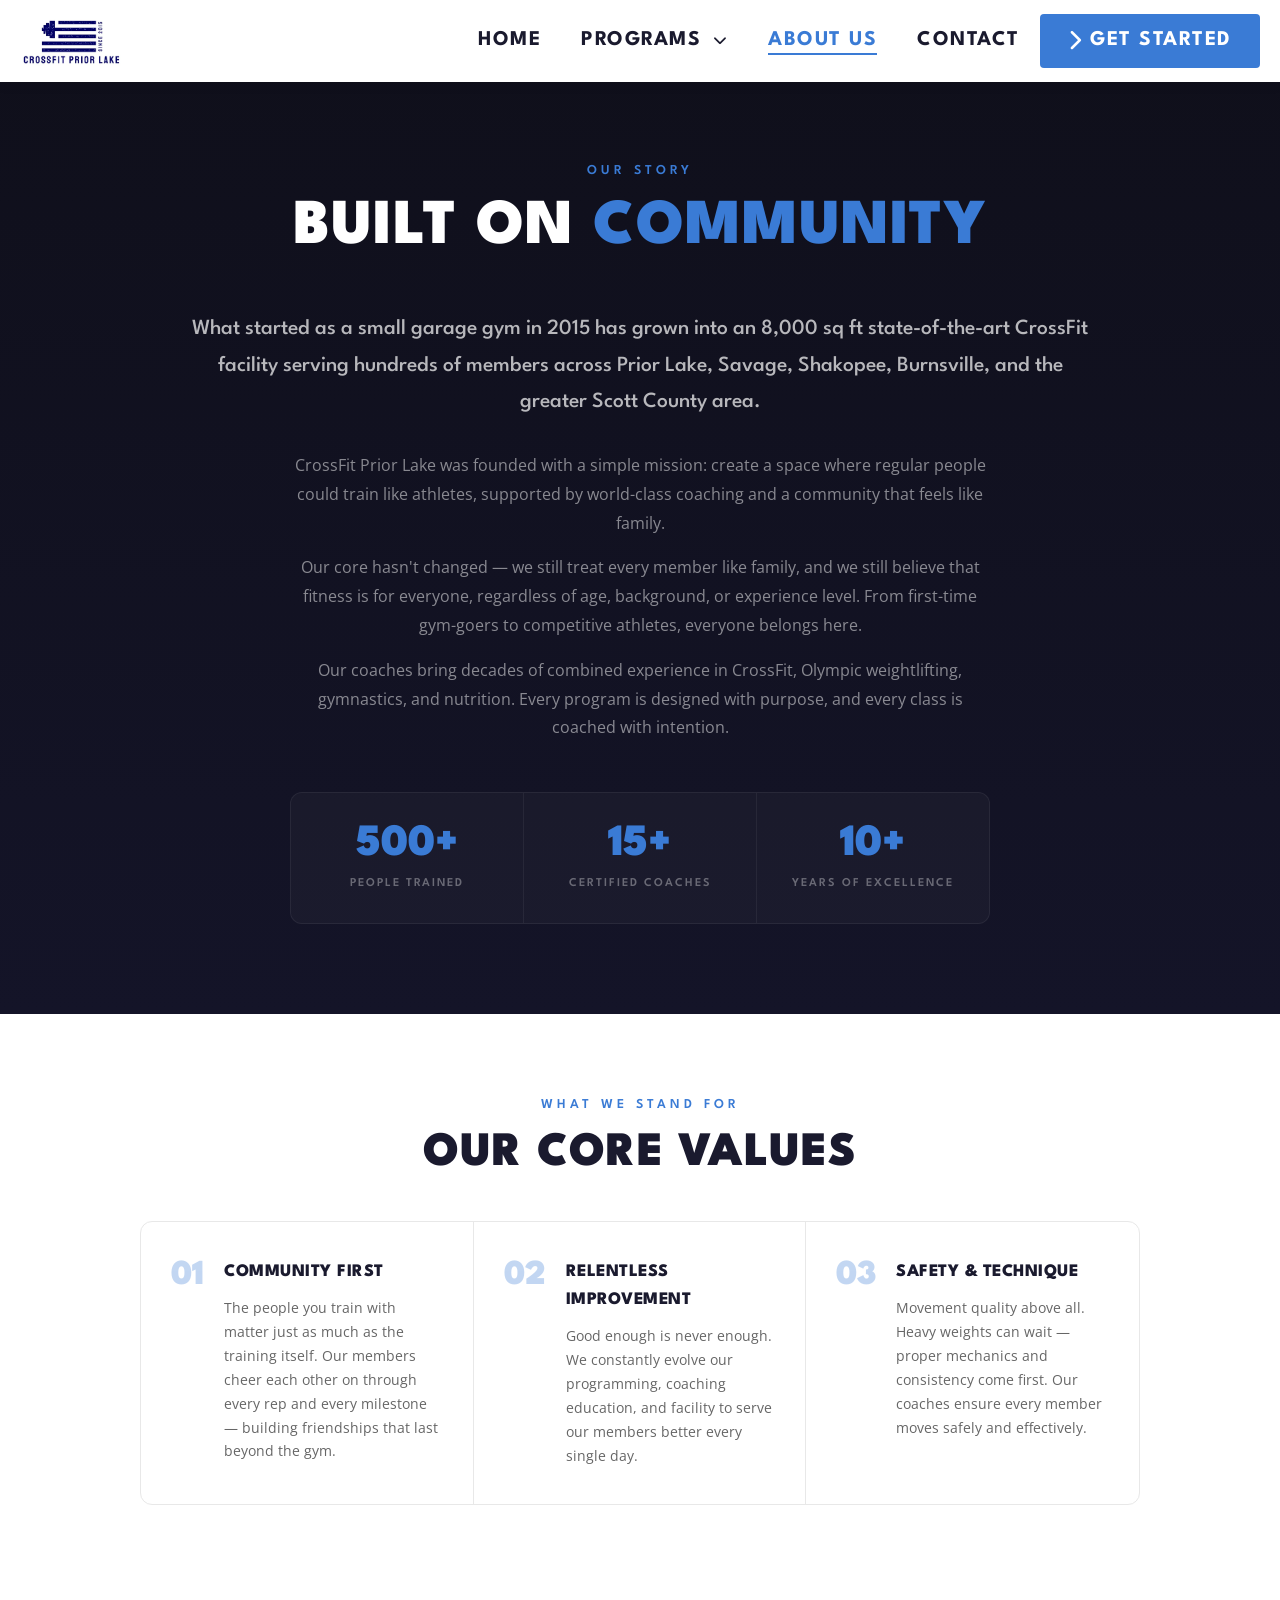
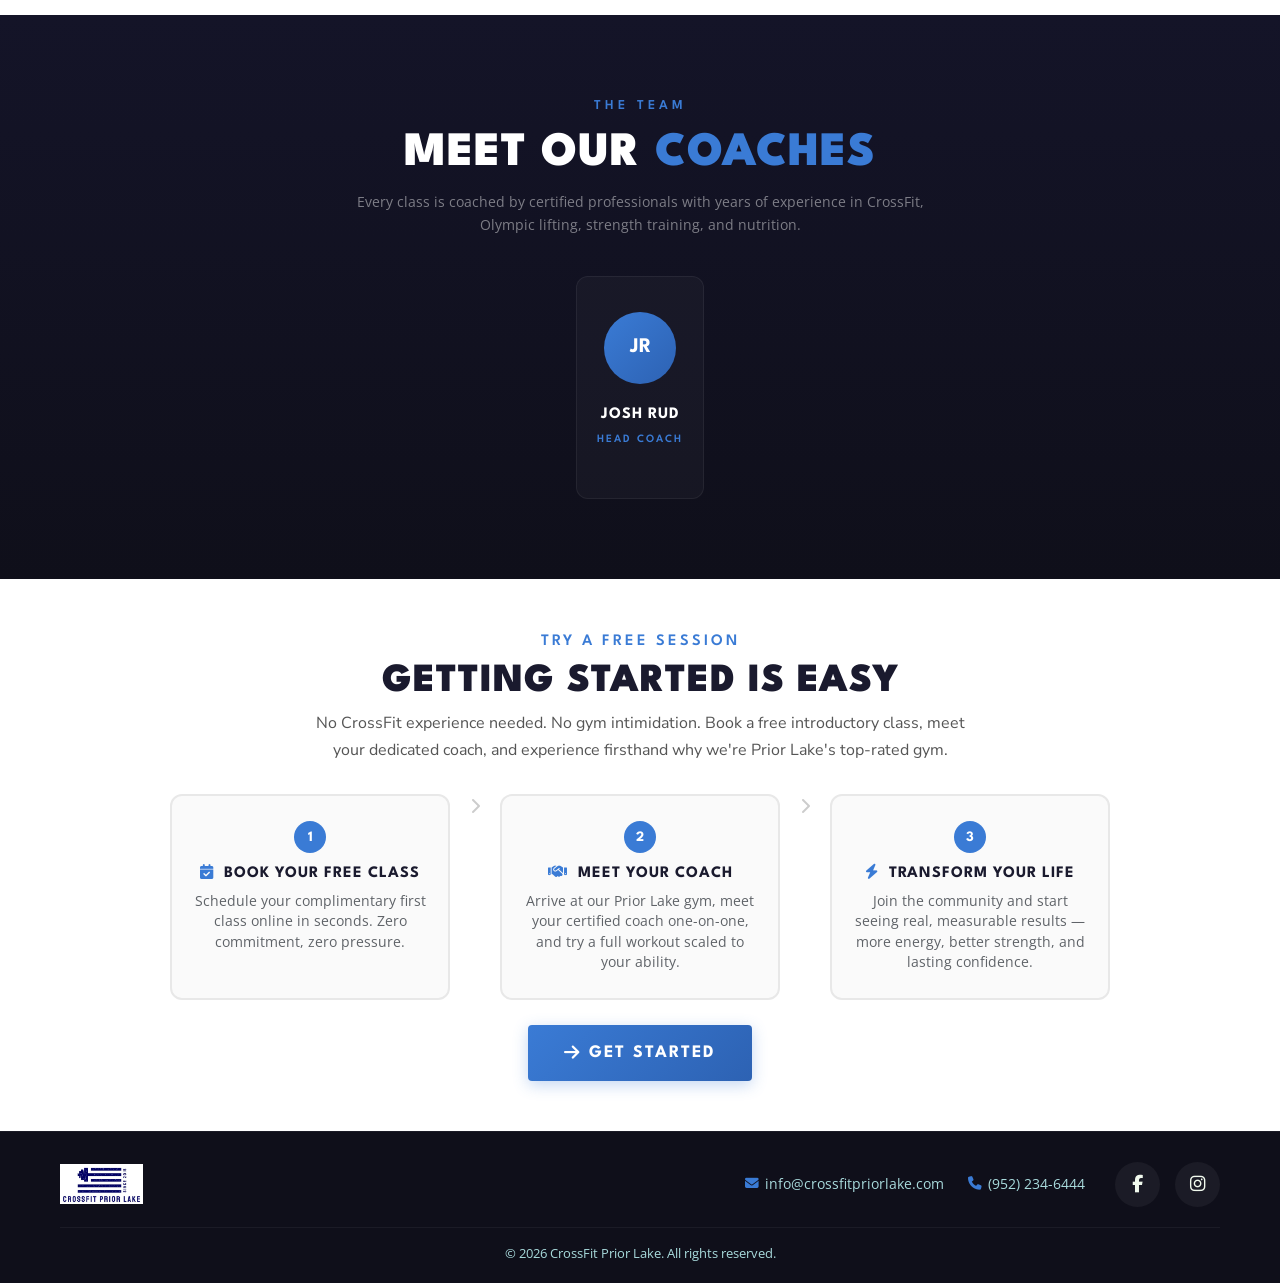
==== about.html @ 155ee69e "Initial commit" ====
<!DOCTYPE html>
<html lang="en">
<head>
  <meta charset="UTF-8">
  <meta name="viewport" content="width=device-width, initial-scale=1.0">
  <meta name="description" content="Meet the coaches and community behind CrossFit Prior Lake. Our story, training philosophy & why we're the top-rated gym in Prior Lake, MN.">
  <title>About Us | CrossFit Prior Lake</title>

  <!-- Preconnect to external origins -->
  <link rel="preconnect" href="https://fonts.googleapis.com">
  <link rel="preconnect" href="https://fonts.gstatic.com" crossorigin>
  <link rel="preconnect" href="https://cdnjs.cloudflare.com" crossorigin>

  <!-- Critical CSS -->
  <link rel="preload" href="css/style.css?v=2" as="style">
  <link rel="stylesheet" href="css/style.css?v=2">

  <!-- Google Fonts (non-render-blocking) -->
  <link rel="preload" as="style" href="https://fonts.googleapis.com/css2?family=League+Spartan:wght@400;500;600;700&family=Nunito+Sans:wght@400;500;600;700&family=Oswald:wght@400;500;600;700&family=Open+Sans:wght@400;500;600&display=swap">
  <link rel="stylesheet" href="https://fonts.googleapis.com/css2?family=League+Spartan:wght@400;500;600;700&family=Nunito+Sans:wght@400;500;600;700&family=Oswald:wght@400;500;600;700&family=Open+Sans:wght@400;500;600&display=swap" media="print" onload="this.media='all'">

  <!-- Font Awesome (non-render-blocking) -->
  <link rel="preload" as="style" href="https://cdnjs.cloudflare.com/ajax/libs/font-awesome/6.5.1/css/all.min.css">
  <link rel="stylesheet" href="https://cdnjs.cloudflare.com/ajax/libs/font-awesome/6.5.1/css/all.min.css" media="print" onload="this.media='all'">

  <!-- Fallback for no-JS -->
  <noscript>
    <link rel="stylesheet" href="https://fonts.googleapis.com/css2?family=League+Spartan:wght@400;500;600;700&family=Nunito+Sans:wght@400;500;600;700&family=Oswald:wght@400;500;600;700&family=Open+Sans:wght@400;500;600&display=swap">
    <link rel="stylesheet" href="https://cdnjs.cloudflare.com/ajax/libs/font-awesome/6.5.1/css/all.min.css">
  </noscript>

  <!-- Favicon -->
  <link rel="icon" type="image/webp" sizes="32x32" href="images/favicon-32x32.webp">
  <link rel="icon" type="image/webp" sizes="16x16" href="images/favicon-16x16.webp">
  <link rel="apple-touch-icon" sizes="180x180" href="images/apple-touch-icon.webp">
  <link rel="manifest" href="site.webmanifest">

  <!-- Canonical -->
  <link rel="canonical" href="https://crossfitpriorlake.com/about.html">

  <!-- Open Graph -->
  <meta property="og:type" content="website">
  <meta property="og:url" content="https://crossfitpriorlake.com/about.html">
  <meta property="og:title" content="About Us | CrossFit Prior Lake">
  <meta property="og:description" content="Meet the coaches and community behind CrossFit Prior Lake. Learn our story, our training philosophy, and why we're the top-rated CrossFit gym in Prior Lake, Savage & Shakopee, MN.">
  <meta property="og:image" content="https://crossfitpriorlake.com/images/Personal%20Training.webp">
  <meta property="og:locale" content="en_US">
  <meta property="og:site_name" content="CrossFit Prior Lake">

  <!-- Twitter Card -->
  <meta name="twitter:card" content="summary_large_image">
  <meta name="twitter:title" content="About Us | CrossFit Prior Lake">
  <meta name="twitter:description" content="Meet the coaches and community behind CrossFit Prior Lake. Learn our story, our training philosophy, and why we're the top-rated CrossFit gym in Prior Lake, Savage & Shakopee, MN.">
  <meta name="twitter:image" content="https://crossfitpriorlake.com/images/Personal%20Training.webp">
</head>
<body>

  <!-- ===== NAVIGATION ===== -->
  <nav class="navbar">
    <div class="container">
      <a href="index.html" class="logo"><img src="images/logo.webp" alt="CrossFit Prior Lake"></a>
      <ul class="nav-links">
        <li><a href="index.html">Home</a></li>
        <li class="nav-dropdown">
          <a href="#">Programs <i class="fas fa-chevron-down nav-dropdown-arrow"></i></a>
          <ul class="dropdown-menu">
            <li><a href="group-training.html">Group Training (CrossFit)</a></li>
            <li><a href="personal-training.html">Personal Training</a></li>
          </ul>
        </li>
        <li><a href="about.html" class="active">About Us</a></li>
        <li><a href="contact.html">Contact</a></li>
      </ul>
      <a href="contact.html" class="btn btn-nav-cta"><i class="fas fa-chevron-right"></i> Get Started</a>
      <div class="hamburger">
        <span></span>
        <span></span>
        <span></span>
      </div>
    </div>
  </nav>

  <!-- ===== OUR STORY ===== -->
  <section class="about-story">
    <div class="container">
      <div class="about-story-header">
        <p class="about-story-label">Our Story</p>
        <h2 class="about-story-heading">Built On <span>Community</span></h2>
      </div>
      <div class="about-story-body">
        <div class="about-story-lead">
          <p>What started as a small garage gym in 2015 has grown into an 8,000 sq ft state-of-the-art CrossFit facility serving hundreds of members across Prior Lake, Savage, Shakopee, Burnsville, and the greater Scott County area.</p>
        </div>
        <div class="about-story-text">
          <p>CrossFit Prior Lake was founded with a simple mission: create a space where regular people could train like athletes, supported by world-class coaching and a community that feels like family.</p>
          <p>Our core hasn't changed — we still treat every member like family, and we still believe that fitness is for everyone, regardless of age, background, or experience level. From first-time gym-goers to competitive athletes, everyone belongs here.</p>
          <p>Our coaches bring decades of combined experience in CrossFit, Olympic weightlifting, gymnastics, and nutrition. Every program is designed with purpose, and every class is coached with intention.</p>
        </div>
      </div>
      <div class="about-stats-bar">
        <div class="about-stat-item">
          <div class="about-stat-number">500+</div>
          <div class="about-stat-label">People Trained</div>
        </div>
        <div class="about-stat-item">
          <div class="about-stat-number">15+</div>
          <div class="about-stat-label">Certified Coaches</div>
        </div>
        <div class="about-stat-item">
          <div class="about-stat-number">10+</div>
          <div class="about-stat-label">Years of Excellence</div>
        </div>
      </div>
    </div>
  </section>

  <!-- ===== OUR VALUES ===== -->
  <section class="about-values">
    <div class="container">
      <p class="about-values-label">What We Stand For</p>
      <h2 class="about-values-heading">Our Core Values</h2>
      <div class="about-values-grid">
        <div class="about-value-card">
          <div class="about-value-number">01</div>
          <div class="about-value-content">
            <p class="about-value-title">Community First</p>
            <p class="about-value-desc">The people you train with matter just as much as the training itself. Our members cheer each other on through every rep and every milestone — building friendships that last beyond the gym.</p>
          </div>
        </div>
        <div class="about-value-card">
          <div class="about-value-number">02</div>
          <div class="about-value-content">
            <p class="about-value-title">Relentless Improvement</p>
            <p class="about-value-desc">Good enough is never enough. We constantly evolve our programming, coaching education, and facility to serve our members better every single day.</p>
          </div>
        </div>
        <div class="about-value-card">
          <div class="about-value-number">03</div>
          <div class="about-value-content">
            <p class="about-value-title">Safety &amp; Technique</p>
            <p class="about-value-desc">Movement quality above all. Heavy weights can wait — proper mechanics and consistency come first. Our coaches ensure every member moves safely and effectively.</p>
          </div>
        </div>
      </div>
    </div>
  </section>

  <!-- ===== COACHES ===== -->
  <section class="about-coaches">
    <div class="container">
      <p class="about-coaches-label">The Team</p>
      <h2 class="about-coaches-heading">Meet Our <span>Coaches</span></h2>
      <p class="about-coaches-sub">Every class is coached by certified professionals with years of experience in CrossFit, Olympic lifting, strength training, and nutrition.</p>
      <div class="about-coaches-grid">
        <div class="about-coach-card">
          <div class="about-coach-avatar">JR</div>
          <h3>Josh Rud</h3>
          <p class="about-coach-role">Head Coach</p>
        </div>
      </div>
    </div>
  </section>

  <!-- ===== HOW IT WORKS ===== -->
  <section class="how-it-works">
    <div class="container">
      <p class="how-it-works-label">Try A Free Session</p>
      <h2 class="how-it-works-heading">Getting Started Is Easy</h2>
      <p class="seo-blurb">No CrossFit experience needed. No gym intimidation. Book a free introductory class, meet your dedicated coach, and experience firsthand why we're Prior Lake's top-rated gym.</p>
      <div class="how-it-works-steps">
        <div class="how-it-works-step">
          <div class="how-it-works-number">1</div>
          <h3><i class="fas fa-calendar-check"></i> Book Your Free Class</h3>
          <p>Schedule your complimentary first class online in seconds. Zero commitment, zero pressure.</p>
        </div>
        <div class="how-it-works-connector"><i class="fas fa-chevron-right"></i></div>
        <div class="how-it-works-step">
          <div class="how-it-works-number">2</div>
          <h3><i class="fas fa-handshake"></i> Meet Your Coach</h3>
          <p>Arrive at our Prior Lake gym, meet your certified coach one-on-one, and try a full workout scaled to your ability.</p>
        </div>
        <div class="how-it-works-connector"><i class="fas fa-chevron-right"></i></div>
        <div class="how-it-works-step">
          <div class="how-it-works-number">3</div>
          <h3><i class="fas fa-bolt"></i> Transform Your Life</h3>
          <p>Join the community and start seeing real, measurable results — more energy, better strength, and lasting confidence.</p>
        </div>
      </div>
      <a href="contact.html" class="btn btn-blue how-it-works-btn"><i class="fas fa-arrow-right"></i> Get Started</a>
    </div>
  </section>

  <!-- ===== MOBILE STICKY CTA BAR ===== -->
  <div class="mobile-sticky-bar" id="mobileStickyBar">
    <a href="members.html" class="mobile-sticky-btn mobile-sticky-members">
      <i class="fas fa-user"></i>
      <span>Members</span>
    </a>
    <a href="contact.html" class="mobile-sticky-btn mobile-sticky-schedule">
      <i class="fas fa-calendar-alt"></i>
      <span>Schedule</span>
    </a>
    <a href="contact.html" class="mobile-sticky-btn mobile-sticky-free">
      <i class="fas fa-award"></i>
      <span>Free Session</span>
    </a>
  </div>

  <!-- ===== FOOTER ===== -->
  <footer class="footer">
    <div class="container">
      <div class="footer-compact">
        <a href="index.html" class="logo"><img src="images/logo.webp" alt="CrossFit Prior Lake"></a>
        <div class="footer-contact">
          <a href="mailto:info@crossfitpriorlake.com"><i class="fas fa-envelope"></i> info@crossfitpriorlake.com</a>
          <a href="tel:+19522346444"><i class="fas fa-phone"></i> (952) 234-6444</a>
        </div>
        <div class="social-links">
          <a href="https://www.facebook.com/p/CrossFit-Prior-Lake-100094153952353/"><i class="fab fa-facebook-f"></i></a>
          <a href="https://www.instagram.com/crossfitpriorlake/"><i class="fab fa-instagram"></i></a>
        </div>
      </div>
      <div class="footer-bottom">
        <p>&copy; 2026 CrossFit Prior Lake. All rights reserved.</p>
      </div>
    </div>
  </footer>

  <!-- ===== POPUP ===== -->
  <div class="popup-overlay" id="popupOverlay">
    <div class="popup-modal">
      <button class="popup-close" id="popupClose" aria-label="Close popup">&times;</button>
      <div class="popup-badge"><i class="fas fa-gift"></i> FREE CLASS — Limited Spots</div>
      <h2 class="popup-heading">Claim Free Class & See Schedule</h2>
      <p class="popup-sub">Try a workout on us — zero cost, zero commitment. Just show up and experience the best gym in Prior Lake.</p>
      <form class="popup-form" id="popupForm">
        <div class="popup-form-row">
          <input type="text" name="firstName" placeholder="First Name" required>
          <input type="text" name="lastName" placeholder="Last Name" required>
        </div>
        <input type="email" name="email" placeholder="Email Address" required>
        <input type="tel" name="phone" placeholder="Phone Number" required>
        <button type="submit" class="popup-submit"><i class="fas fa-bolt"></i> Reserve My Free Class</button>
      </form>
      <div class="popup-trust">
        <span><i class="fas fa-lock"></i> Your info is 100% private</span>
        <span><i class="fas fa-star"></i> 5-star rated gym</span>
      </div>
    </div>
  </div>

  <script src="js/main.js?v=2" defer></script>
  <script src="https://widgets.leadconnectorhq.com/loader.js" data-resources-url="https://widgets.leadconnectorhq.com/chat-widget/loader.js" data-widget-id="67d07bcbf71a1a4a21e40b2a"></script>
</body>
</html>
---- css/style.css ----
/* Reset */
*,
*::before,
*::after {
  margin: 0;
  padding: 0;
  box-sizing: border-box;
}

/* Variables */
:root {
  --primary: #e63946;
  --primary-dark: #c1121f;
  --dark: #1a1a2e;
  --darker: #0f0f1a;
  --light: #f1faee;
  --gray: #a8dadc;
  --white: #fff;
  --blue: #3a7bd5;
  --blue-dark: #2d62b3;
  --font-heading: 'Oswald', sans-serif;
  --font-body: 'Open Sans', sans-serif;
  --font-display: 'League Spartan', sans-serif;
  --shadow: 0 4px 20px rgba(0, 0, 0, 0.3);
  --transition: all .3s ease;
}

/* Base */
html {
  scroll-behavior: smooth;
  font-size: 16px;
}

body {
  font-family: var(--font-body);
  background-color: var(--darker);
  color: var(--light);
  line-height: 1.6;
  overflow-x: hidden;
}

a {
  text-decoration: none;
  color: inherit;
}

ul {
  list-style: none;
}

img {
  max-width: 100%;
  display: block;
}

/* Layout */
.container {
  max-width: 1200px;
  margin: 0 auto;
  padding: 0 20px;
}

/* Typography */
h1, h2, h3, h4 {
  font-family: var(--font-heading);
  text-transform: uppercase;
  letter-spacing: 1px;
}

h1 { font-size: 3.5rem; }
h2 { font-size: 2.5rem; }
h3 { font-size: 1.5rem; }

.section-title {
  text-align: center;
  margin-bottom: 60px;
  position: relative;
}

.section-title h2 {
  display: inline-block;
  position: relative;
  padding-bottom: 15px;
}

.section-title h2::after {
  content: '';
  position: absolute;
  bottom: 0;
  left: 50%;
  transform: translateX(-50%);
  width: 80px;
  height: 4px;
  background: var(--primary);
}

.section-title p {
  color: var(--gray);
  margin-top: 15px;
  font-size: 1.1rem;
}

/* Section Labels */
.tired-of-label,
.group-fitness-label,
.programs-label,
.how-it-works-label,
.reviews-label,
.faq-label {
  font-family: var(--font-display);
  font-size: 1rem;
  font-weight: 600;
  text-transform: uppercase;
  letter-spacing: 3px;
  margin-bottom: 5px;
}

.tired-of-label { color: var(--dark); margin-bottom: 10px; }
.group-fitness-label,
.programs-label { color: var(--dark); }
.how-it-works-label { color: var(--blue); }
.reviews-label { color: var(--gray); }
.faq-label { color: var(--blue); text-align: center; margin-bottom: 12px; }

/* Section Headings */
.tired-of-heading,
.group-fitness-heading,
.programs-heading,
.how-it-works-heading,
.reviews-heading,
.faq-heading {
  font-family: var(--font-display);
  font-weight: 900;
  text-transform: uppercase;
  line-height: 1.1;
}

.tired-of-heading {
  font-size: clamp(2rem, 4vw, 3rem);
  color: var(--dark);
  margin-bottom: 16px;
}

.group-fitness-heading {
  font-size: clamp(1.8rem, 4vw, 2.5rem);
  color: var(--blue);
  margin-bottom: 5px;
}

.programs-heading {
  font-size: clamp(2rem, 4vw, 3rem);
  color: var(--blue);
  margin-bottom: 5px;
}

.how-it-works-heading {
  font-size: clamp(1.8rem, 3.5vw, 2.5rem);
  color: var(--dark);
  margin-bottom: 6px;
}

.reviews-heading {
  font-size: clamp(2rem, 4vw, 3rem);
  color: var(--white);
  margin-bottom: 15px;
}

.faq-heading {
  font-size: clamp(1.8rem, 3.5vw, 2.5rem);
  color: var(--white);
  text-align: center;
  margin-bottom: 16px;
  line-height: 1.15;
}

/* Buttons */
.btn {
  display: inline-block;
  padding: 14px 36px;
  font-family: var(--font-heading);
  font-size: 1rem;
  text-transform: uppercase;
  letter-spacing: 2px;
  border: none;
  border-radius: 4px;
  cursor: pointer;
  transition: var(--transition);
  font-weight: 600;
  position: relative;
  overflow: hidden;
}

.btn::after {
  content: '';
  position: absolute;
  top: -50%;
  left: -75%;
  width: 50%;
  height: 200%;
  background: linear-gradient(90deg, transparent, rgba(255, 255, 255, 0.2), transparent);
  transform: skewX(-20deg);
  transition: left .6s ease;
  pointer-events: none;
}

.btn:hover::after {
  left: 125%;
}

.btn-primary {
  background: var(--primary);
  color: var(--white);
}

.btn-primary:hover {
  background: var(--primary-dark);
  transform: translateY(-2px);
  box-shadow: 0 6px 20px rgba(230, 57, 70, 0.4);
}

.btn-outline {
  background: transparent;
  color: var(--white);
  border: 2px solid var(--primary);
}

.btn-outline:hover {
  background: var(--primary);
  color: var(--white);
  transform: translateY(-2px);
}

.btn-blue {
  display: inline-flex;
  align-items: center;
  gap: 8px;
  padding: 14px 36px;
  font-family: var(--font-display);
  font-size: 1.1rem;
  font-weight: 700;
  text-transform: uppercase;
  letter-spacing: 2px;
  background: linear-gradient(135deg, var(--blue), var(--blue-dark));
  color: var(--white);
  border-radius: 4px;
  transition: var(--transition);
  box-shadow: 0 4px 15px rgba(58, 123, 213, 0.3);
}

.btn-blue:hover {
  background: linear-gradient(135deg, var(--blue-dark), #1e4d8e);
  transform: translateY(-3px);
  box-shadow: 0 8px 30px rgba(58, 123, 213, 0.5);
}

.how-it-works-btn {
  margin-top: 25px;
}

.btn-hero {
  display: inline-flex;
  align-items: center;
  gap: 12px;
  padding: 10px 28px;
  font-family: var(--font-display);
  font-size: 1.6rem;
  font-weight: 700;
  text-transform: uppercase;
  letter-spacing: 3px;
  background: var(--white);
  color: var(--blue);
  border: 2px solid var(--blue);
  transform: skewX(-5deg);
  transition: var(--transition);
}

.btn-hero span,
.btn-hero i {
  display: inline-block;
  transform: skewX(5deg);
}

.btn-hero:hover {
  background: var(--blue);
  color: var(--white);
  transform: skewX(-5deg) translateY(-2px);
  box-shadow: 0 6px 20px rgba(58, 123, 213, 0.4);
}

/* SEO Blurb */
.seo-blurb {
  font-family: 'Nunito Sans', sans-serif;
  font-size: 1rem;
  font-weight: 400;
  line-height: 1.7;
  color: #555;
  max-width: 680px;
  margin: 0 auto 30px;
  text-align: center;
}

.seo-blurb-light {
  color: rgba(255, 255, 255, 0.75);
}

.seo-blurb a {
  color: var(--blue);
  text-decoration: underline;
  text-underline-offset: 2px;
  transition: color .2s ease;
}

.seo-blurb a:hover {
  color: var(--blue-dark);
}

.seo-blurb-light a {
  color: rgba(255, 255, 255, 0.9);
}

.seo-blurb-light a:hover {
  color: #fff;
}

/* Navigation */
.navbar {
  position: fixed;
  top: 0;
  left: 0;
  width: 100%;
  z-index: 1000;
  padding: 14px 0;
  background: var(--white);
  box-shadow: 0 2px 12px rgba(0, 0, 0, 0.08);
  transition: var(--transition);
}

.navbar.scrolled {
  padding: 10px 0;
  box-shadow: 0 2px 20px rgba(0, 0, 0, 0.12);
}

.navbar .container {
  display: flex;
  align-items: center;
  max-width: 100%;
}

.logo {
  font-family: var(--font-heading);
  font-size: 1.8rem;
  font-weight: 700;
  text-transform: uppercase;
  letter-spacing: 2px;
  color: var(--dark);
  display: flex;
  align-items: center;
  margin-right: auto;
}

.logo img {
  height: 50px;
  width: auto;
}

.logo span {
  color: var(--primary);
}

.nav-links {
  display: flex;
  gap: 40px;
  align-items: center;
  margin-left: auto;
}

.nav-links a {
  font-family: var(--font-display);
  font-size: 21px;
  font-weight: 700;
  text-transform: uppercase;
  letter-spacing: 1.5px;
  color: var(--dark);
  position: relative;
  padding: 5px 0;
  transition: var(--transition);
}

.nav-links a::after {
  content: '';
  position: absolute;
  bottom: 0;
  left: 0;
  width: 0;
  height: 2px;
  background: var(--blue);
  transition: var(--transition);
}

.nav-links a:hover::after,
.nav-links a.active::after {
  width: 100%;
}

.nav-links a:hover,
.nav-links a.active {
  color: var(--blue);
}

.nav-dropdown {
  position: relative;
}

.nav-dropdown-arrow {
  font-size: .65em;
  margin-left: 4px;
  transition: transform .3s ease;
}

.nav-dropdown:hover .nav-dropdown-arrow {
  transform: rotate(180deg);
}

.dropdown-menu {
  position: absolute;
  top: 100%;
  left: 50%;
  transform: translateX(-50%) translateY(10px);
  background: var(--white);
  min-width: 260px;
  border-radius: 8px;
  box-shadow: 0 8px 30px rgba(0, 0, 0, 0.12);
  padding: 10px 0;
  opacity: 0;
  visibility: hidden;
  transition: opacity .25s ease, visibility .25s ease, transform .25s ease;
  z-index: 1001;
}

.nav-dropdown:hover .dropdown-menu {
  opacity: 1;
  visibility: visible;
  transform: translateX(-50%) translateY(0);
}

.dropdown-menu li {
  padding: 0;
}

.dropdown-menu li a {
  display: block;
  padding: 10px 20px;
  font-family: var(--font-display);
  font-size: 16px;
  font-weight: 600;
  text-transform: none;
  letter-spacing: .5px;
  color: var(--dark);
  transition: background .2s ease, color .2s ease;
  white-space: nowrap;
}

.dropdown-menu li a::after {
  display: none;
}

.dropdown-menu li a:hover {
  background: #f0f4ff;
  color: var(--blue);
}

.btn-nav-members {
  position: absolute;
  top: 90px;
  right: 20px;
  display: inline-flex;
  align-items: center;
  gap: 6px;
  font-family: var(--font-display);
  font-size: 13px;
  font-weight: 700;
  text-transform: uppercase;
  letter-spacing: 1.5px;
  color: rgba(255, 255, 255, 0.7);
  transition: var(--transition);
  white-space: nowrap;
  z-index: 10;
  padding: 5px 14px;
  border: 1px solid rgba(255, 255, 255, 0.3);
  border-radius: 4px;
}

.btn-nav-members:hover {
  color: #fff;
  border-color: rgba(255, 255, 255, 0.7);
  background: rgba(255, 255, 255, 0.1);
}

.btn-nav-cta {
  display: inline-flex;
  align-items: center;
  gap: 8px;
  padding: 10px 28px;
  font-family: var(--font-display);
  font-size: 21px;
  text-transform: uppercase;
  letter-spacing: 1.5px;
  font-weight: 700;
  background: var(--blue);
  color: var(--white);
  border-radius: 4px;
  transition: var(--transition);
  white-space: nowrap;
  margin-left: 20px;
  flex-shrink: 0;
}

.btn-nav-cta:hover {
  background: var(--blue-dark);
  transform: translateY(-1px);
  box-shadow: 0 4px 15px rgba(58, 123, 213, 0.4);
}

.hamburger {
  display: none;
  flex-direction: column;
  gap: 5px;
  cursor: pointer;
  z-index: 1001;
}

.hamburger span {
  display: block;
  width: 28px;
  height: 3px;
  background: var(--dark);
  transition: var(--transition);
  border-radius: 2px;
}

.hamburger.active span:nth-child(1) {
  transform: rotate(45deg) translate(5px, 6px);
}

.hamburger.active span:nth-child(2) {
  opacity: 0;
}

.hamburger.active span:nth-child(3) {
  transform: rotate(-45deg) translate(5px, -6px);
}

/* Hero */
.hero {
  min-height: 85vh;
  display: flex;
  align-items: center;
  position: relative;
  padding-top: 180px;
  padding-bottom: 140px;
  background: linear-gradient(to right, rgba(0, 0, 0, 0.7), rgba(0, 0, 0, 0.5)), url('../images/background.webp') center/cover no-repeat fixed;
}

.hero-mountain {
  position: absolute;
  bottom: 0;
  left: 0;
  width: 100%;
  overflow: hidden;
  line-height: 0;
}

.hero-mountain svg {
  position: relative;
  display: block;
  width: 100%;
  height: 80px;
}

.hero-container {
  max-width: 1200px;
  width: 100%;
  margin: 0 auto;
  padding: 0 20px;
}

.hero-content {
  position: relative;
  z-index: 1;
  max-width: 900px;
  padding: 0 20px 0 40px;
}

.hero-subtitle {
  font-family: var(--font-display);
  font-size: 1.1rem;
  font-weight: 700;
  text-transform: uppercase;
  letter-spacing: 3px;
  color: var(--white);
  margin-bottom: 20px;
}

.hero-content h1 {
  font-family: var(--font-display);
  font-size: clamp(3rem, 8vw, 6rem);
  font-weight: 900;
  line-height: 1.05;
  color: var(--white);
  text-transform: uppercase;
  margin-bottom: 30px;
}

.hero-content h1 .hero-rotate {
  color: var(--blue);
  display: inline-block;
}

.hero-tagline {
  font-family: var(--font-display);
  font-size: 1.3rem;
  font-weight: 500;
  color: rgba(255, 255, 255, 0.85);
  letter-spacing: 1.5px;
  text-transform: uppercase;
  margin-bottom: 30px;
  max-width: 600px;
}

.hero-rotate .letter {
  display: inline-block;
  transform: rotateY(-90deg);
  animation: letterFlip .45s ease-in-out forwards;
}

/* Tired Of */
.tired-of {
  position: relative;
  margin-top: -1px;
  padding: 20px 0 40px;
  background: var(--white);
  text-align: center;
}

.tired-of-grid {
  display: grid;
  grid-template-columns: repeat(3, 1fr);
  gap: 20px;
  max-width: 800px;
  margin: 0 auto 30px;
}

.tired-of-card {
  text-align: center;
}

.tired-of-icon {
  width: 60px;
  height: 60px;
  border-radius: 50%;
  background: linear-gradient(135deg, #1a1a2e, #2c3e50);
  display: flex;
  align-items: center;
  justify-content: center;
  margin: 0 auto 12px;
  transition: transform .3s ease, box-shadow .3s ease;
}

.tired-of-card:hover .tired-of-icon {
  transform: translateY(-3px) scale(1.08);
  box-shadow: 0 8px 25px rgba(58, 123, 213, 0.25);
}

.tired-of-icon i {
  font-size: 1.4rem;
  color: var(--white);
}

.tired-of-small,
.group-fitness-small {
  font-family: var(--font-display);
  font-size: .75rem;
  font-weight: 500;
  text-transform: uppercase;
  letter-spacing: 2px;
  margin-bottom: 2px;
}

.tired-of-small { color: #777; }
.group-fitness-small { color: rgba(255, 255, 255, 0.6); margin-bottom: 4px; }

.tired-of-bold,
.group-fitness-bold {
  font-family: var(--font-display);
  font-weight: 800;
  text-transform: uppercase;
  letter-spacing: 1px;
}

.tired-of-bold { font-size: .85rem; color: var(--dark); }
.group-fitness-bold { font-size: 16px; color: #fff; margin-bottom: 15px; }

/* Perfect Banner */
.perfect-banner {
  position: relative;
  margin-top: -1px;
  padding: 100px 0 120px;
  background: linear-gradient(to right, rgba(0, 0, 0, 0.6), rgba(0, 0, 0, 0.4)), url('../images/PERFECT%20PROGRAM.webp') center/cover no-repeat;
  text-align: center;
}

.perfect-banner-slant-top {
  position: absolute;
  top: -1px;
  left: 0;
  width: 100%;
  overflow: hidden;
  line-height: 0;
}

.perfect-banner-slant-top svg {
  display: block;
  width: 100%;
  height: 80px;
}

.perfect-banner-slant-bottom {
  position: absolute;
  bottom: -1px;
  left: 0;
  width: 100%;
  overflow: hidden;
  line-height: 0;
}

.perfect-banner-slant-bottom svg {
  display: block;
  width: 100%;
  height: 80px;
}

.perfect-banner-content {
  position: relative;
  z-index: 1;
}

.perfect-banner-sub {
  font-family: var(--font-display);
  font-size: clamp(1rem, 2vw, 1.3rem);
  font-weight: 600;
  text-transform: uppercase;
  letter-spacing: 3px;
  color: var(--white);
  text-shadow: 2px 2px 6px rgba(0, 0, 0, 0.7);
}

.perfect-banner-heading {
  font-family: var(--font-display);
  font-size: clamp(3rem, 6vw, 5rem);
  font-weight: 900;
  text-transform: uppercase;
  color: var(--white);
  line-height: 1.1;
  margin: 10px 0;
  text-shadow: 2px 3px 8px rgba(0, 0, 0, 0.7);
}

.perfect-banner-heading span {
  color: var(--blue);
}

/* Group Fitness */
.group-fitness {
  position: relative;
  margin-top: -1px;
  padding: 20px 0 30px;
  background: #fff;
  text-align: center;
}

.group-fitness-grid {
  display: grid;
  grid-template-columns: repeat(3, 1fr);
  gap: 20px;
  max-width: 1100px;
  margin: 0 auto 20px;
}

.group-fitness-card {
  background: linear-gradient(145deg, var(--blue), #1a4fa0);
  backdrop-filter: blur(20px);
  -webkit-backdrop-filter: blur(20px);
  border-radius: 16px;
  padding: 30px 24px;
  text-align: center;
  border: 1px solid rgba(255, 255, 255, 0.15);
  box-shadow: 0 8px 32px rgba(58, 123, 213, 0.25), inset 0 1px 0 rgba(255, 255, 255, 0.2);
  transition: transform .3s ease, box-shadow .3s ease, border-color .3s ease;
}

.group-fitness-card:hover {
  transform: translateY(-5px);
  border-color: rgba(255, 255, 255, 0.3);
  box-shadow: 0 20px 50px rgba(58, 123, 213, 0.35), inset 0 1px 0 rgba(255, 255, 255, 0.25);
}

.group-fitness-icon {
  width: 60px;
  height: 60px;
  border-radius: 50%;
  background: rgba(255, 255, 255, 0.15);
  border: 1px solid rgba(255, 255, 255, 0.2);
  display: flex;
  align-items: center;
  justify-content: center;
  margin: 0 auto 20px;
  transition: transform .3s ease, background .3s ease;
}

.group-fitness-card:hover .group-fitness-icon {
  transform: translateY(-3px) scale(1.08);
  background: rgba(255, 255, 255, 0.25);
}

.group-fitness-icon i {
  font-size: 1.5rem;
  color: var(--white);
}

.group-fitness-desc {
  font-family: var(--font-body);
  font-size: 14px;
  line-height: 1.7;
  color: rgba(255, 255, 255, 0.8);
}

/* Programs */
.programs {
  padding: 60px 0 80px;
  background: var(--white);
  text-align: center;
  border-top: 1px solid #e0e0e0;
}

.programs-grid {
  display: grid;
  grid-template-columns: repeat(2, 1fr);
  gap: 30px;
  max-width: 900px;
  margin: 0 auto;
}

.program-card {
  position: relative;
  border-radius: 12px;
  overflow: hidden;
  background: var(--dark);
  box-shadow: 0 10px 40px rgba(0, 0, 0, 0.2);
  transition: all .4s cubic-bezier(0.25, 0.46, 0.45, 0.94);
}

.program-card:hover {
  transform: translateY(-8px);
  box-shadow: 0 25px 60px rgba(0, 0, 0, 0.35);
}

.program-card-img {
  height: 100%;
  min-height: 450px;
  overflow: hidden;
  position: relative;
}

.program-card-img img {
  width: 100%;
  height: 100%;
  object-fit: cover;
  transition: transform .6s cubic-bezier(0.25, 0.46, 0.45, 0.94);
}

.program-card:hover .program-card-img img {
  transform: scale(1.08);
}

.program-card-content {
  position: absolute;
  bottom: 0;
  left: 0;
  right: 0;
  padding: 30px;
  background: linear-gradient(to top, rgba(15, 15, 26, 0.95) 0, rgba(15, 15, 26, 0.7) 50%, transparent 100%);
}

.program-card-content h3 {
  font-family: var(--font-display);
  font-size: 1.3rem;
  font-weight: 800;
  text-transform: uppercase;
  letter-spacing: 1px;
  color: var(--white);
  margin-bottom: 8px;
  text-shadow: 1px 1px 4px rgba(0, 0, 0, 0.5);
}

.program-card-content p {
  color: rgba(255, 255, 255, 0.85);
  font-size: .9rem;
  line-height: 1.5;
  margin-bottom: 15px;
}

.program-link {
  font-family: var(--font-display);
  font-size: .85rem;
  font-weight: 700;
  text-transform: uppercase;
  letter-spacing: 1px;
  color: var(--blue);
  transition: var(--transition);
}

.program-link:hover {
  color: #5a9bef;
  letter-spacing: 2px;
}

.program-link i {
  margin-left: 5px;
  font-size: .75rem;
}

/* Reviews */
.reviews {
  padding: 80px 0 60px;
  background: var(--darker);
  text-align: center;
  overflow: hidden;
  position: relative;
}

.reviews::before {
  content: '';
  position: absolute;
  width: 500px;
  height: 500px;
  background: radial-gradient(circle, rgba(58, 123, 213, 0.06) 0, transparent 70%);
  top: -100px;
  right: -100px;
  border-radius: 50%;
  pointer-events: none;
  animation: floatOrb 8s ease-in-out infinite;
}

.reviews-google {
  display: inline-flex;
  align-items: center;
  justify-content: center;
  gap: 14px;
  margin-bottom: 40px;
  vertical-align: middle;
}

.reviews-google .fa-google {
  font-size: 1.5rem;
  color: #4285f4;
  line-height: 1;
}

.reviews-rating {
  font-family: var(--font-display);
  font-size: 1.5rem;
  font-weight: 800;
  color: var(--white);
  line-height: 1;
}

.reviews-stars {
  display: inline-flex;
  align-items: center;
  gap: 2px;
  line-height: 1;
}

.reviews-stars i {
  color: #fbbc04;
  font-size: 1rem;
  line-height: 1;
}

.reviews-count {
  font-family: var(--font-body);
  font-size: .9rem;
  color: var(--gray);
  line-height: 1;
}

.reviews-carousel-wrapper {
  position: relative;
  width: 100%;
  padding: 20px 0;
  mask-image: linear-gradient(to right, transparent 0, black 10%, black 90%, transparent 100%);
  -webkit-mask-image: linear-gradient(to right, transparent 0, black 10%, black 90%, transparent 100%);
  cursor: grab;
}

.reviews-carousel-wrapper.dragging {
  cursor: grabbing;
}

.reviews-carousel-wrapper.dragging .reviews-carousel {
  transition: none;
}

.reviews-carousel {
  display: flex;
  gap: 20px;
  transition: transform .8s cubic-bezier(0.25, 0.46, 0.45, 0.94);
  will-change: transform;
  padding: 10px 0;
}

.review-card {
  flex: 0 0 320px;
  background: #fff;
  border: 1px solid #e0e0e0;
  border-radius: 8px;
  padding: 20px 22px;
  text-align: left;
  opacity: .4;
  transform: scale(0.92);
  transition: opacity .8s ease, transform .8s ease, box-shadow .8s ease;
}

.review-card.active {
  opacity: 1;
  transform: scale(1.02);
  box-shadow: 0 4px 20px rgba(0, 0, 0, 0.15);
}

.review-card.near {
  opacity: .7;
  transform: scale(0.96);
}

.review-card-header {
  display: flex;
  align-items: center;
  gap: 12px;
  margin-bottom: 12px;
}

.review-card-google {
  margin-left: auto;
  font-size: 1.2rem;
  color: #4285f4;
}

.review-author-info {
  display: flex;
  flex-direction: column;
  gap: 2px;
}

.review-author-info strong {
  font-family: var(--font-body);
  font-size: .88rem;
  font-weight: 600;
  color: #202124;
  letter-spacing: 0;
}

.review-stars {
  display: flex;
  gap: 1px;
}

.review-stars i {
  color: #fbbc04;
  font-size: .75rem;
}

.review-text {
  font-family: var(--font-body);
  font-size: .88rem;
  line-height: 1.6;
  color: #3c4043;
  margin: 0;
  font-style: normal;
  display: -webkit-box;
  -webkit-line-clamp: 6;
  -webkit-box-orient: vertical;
  overflow: hidden;
}

.review-author-photo,
.review-author-initial {
  width: 36px;
  height: 36px;
  border-radius: 50%;
  flex-shrink: 0;
}

.review-author-photo {
  object-fit: cover;
  border: none;
}

.review-author-initial {
  display: flex;
  align-items: center;
  justify-content: center;
  background: #5f6368;
  color: #fff;
  font-family: var(--font-body);
  font-size: .9rem;
  font-weight: 600;
}

.reviews-cta {
  margin-top: 30px;
  text-align: center;
}

.reviews-cta-sub {
  font-family: var(--font-body);
  font-size: .8rem;
  color: var(--gray);
  margin-top: 8px;
  letter-spacing: .5px;
}

/* How It Works */
.how-it-works {
  padding: 50px 0;
  background: #fff;
  text-align: center;
}

.how-it-works-steps {
  display: flex;
  align-items: stretch;
  justify-content: center;
  gap: 20px;
}

.how-it-works-step {
  flex: 1 1 0;
  max-width: 280px;
  display: flex;
  flex-direction: column;
  align-items: center;
  text-align: center;
  padding: 25px 20px;
  border-radius: 12px;
  border: 2px solid #e8e8e8;
  background: #fafafa;
  animation: stepPulse 4.5s ease-in-out infinite;
}

.how-it-works-step:nth-child(1) { animation-delay: 0s; }
.how-it-works-step:nth-child(3) { animation-delay: 1.5s; }
.how-it-works-step:nth-child(5) { animation-delay: 3s; }

.how-it-works-number {
  width: 32px;
  height: 32px;
  border-radius: 50%;
  background: var(--blue);
  color: #fff;
  font-family: var(--font-display);
  font-size: .9rem;
  font-weight: 700;
  display: inline-flex;
  align-items: center;
  justify-content: center;
  margin-bottom: 8px;
}

.how-it-works-step h3 {
  font-family: var(--font-display);
  font-size: 1rem;
  font-weight: 700;
  color: var(--dark);
  text-transform: uppercase;
  margin-bottom: 4px;
}

.how-it-works-step h3 i {
  color: var(--blue);
  margin-right: 5px;
  font-size: .95rem;
}

.how-it-works-step p {
  font-family: var(--font-body);
  font-size: .85rem;
  color: #5f6368;
  line-height: 1.5;
}

.how-it-works-connector {
  color: #ccc;
  font-size: 1rem;
  flex-shrink: 0;
}

/* FAQ */
.faq {
  padding: 100px 0;
  background: linear-gradient(180deg, var(--darker) 0, #112 50%, var(--darker) 100%);
  position: relative;
  overflow: hidden;
}

.faq::before {
  content: '';
  position: absolute;
  width: 600px;
  height: 600px;
  background: radial-gradient(circle, rgba(58, 123, 213, 0.06) 0, transparent 70%);
  top: -200px;
  right: -200px;
  border-radius: 50%;
  pointer-events: none;
}

.faq::after {
  content: '';
  position: absolute;
  width: 500px;
  height: 500px;
  background: radial-gradient(circle, rgba(58, 123, 213, 0.04) 0, transparent 70%);
  bottom: -150px;
  left: -150px;
  border-radius: 50%;
  pointer-events: none;
}

.faq-subtext {
  font-family: var(--font-body);
  font-size: 1rem;
  line-height: 1.6;
  color: rgba(255, 255, 255, 0.45);
  text-align: center;
  max-width: 520px;
  margin: 0 auto 50px;
}

.faq-list {
  max-width: 760px;
  margin: 0 auto;
  display: flex;
  flex-direction: column;
  gap: 10px;
  counter-reset: faq-counter;
}

.faq-item {
  counter-increment: faq-counter;
  background: rgba(255, 255, 255, 0.035);
  backdrop-filter: blur(12px);
  -webkit-backdrop-filter: blur(12px);
  border-radius: 14px;
  border: 1px solid rgba(255, 255, 255, 0.07);
  padding: 0;
  box-shadow: 0 1px 4px rgba(0, 0, 0, 0.2);
  transition: box-shadow .35s ease, border-color .35s ease, background .35s ease, transform .35s ease;
}

.faq-item:hover {
  box-shadow: 0 8px 32px rgba(58, 123, 213, 0.1);
  border-color: rgba(58, 123, 213, 0.2);
  background: rgba(255, 255, 255, 0.055);
  transform: translateY(-2px);
}

.faq-item[open] {
  border-color: rgba(58, 123, 213, 0.3);
  box-shadow: 0 8px 32px rgba(58, 123, 213, 0.12), inset 0 1px 0 rgba(58, 123, 213, 0.08);
  background: rgba(255, 255, 255, 0.055);
}

.faq-item summary {
  font-family: var(--font-display);
  font-size: 1.05rem;
  font-weight: 600;
  color: rgba(255, 255, 255, 0.92);
  padding: 20px 22px;
  cursor: pointer;
  list-style: none;
  display: flex;
  align-items: center;
  gap: 16px;
  transition: color .25s ease;
}

.faq-item summary::-webkit-details-marker {
  display: none;
}

.faq-item summary::before {
  content: counter(faq-counter, decimal-leading-zero);
  font-family: var(--font-display);
  font-size: .75rem;
  font-weight: 700;
  letter-spacing: .5px;
  color: var(--blue);
  background: rgba(58, 123, 213, 0.08);
  border: 1px solid rgba(58, 123, 213, 0.15);
  width: 34px;
  height: 34px;
  border-radius: 10px;
  display: flex;
  align-items: center;
  justify-content: center;
  flex-shrink: 0;
  transition: background .3s ease, color .3s ease, border-color .3s ease;
}

.faq-item[open] summary::before {
  background: var(--blue);
  color: #fff;
  border-color: var(--blue);
}

.faq-item summary .faq-question-text {
  flex: 1;
  white-space: nowrap;
  overflow: hidden;
  text-overflow: ellipsis;
}

.faq-item summary::after {
  content: '\f078';
  font-family: 'Font Awesome 6 Free';
  font-weight: 900;
  font-size: .6rem;
  color: rgba(255, 255, 255, 0.25);
  width: 30px;
  height: 30px;
  display: flex;
  align-items: center;
  justify-content: center;
  border-radius: 50%;
  background: rgba(255, 255, 255, 0.04);
  border: 1px solid rgba(255, 255, 255, 0.08);
  transition: transform .35s ease, color .35s ease, background .35s ease, border-color .35s ease;
  flex-shrink: 0;
  margin-left: auto;
}

.faq-item:hover summary::after {
  color: var(--blue);
  background: rgba(58, 123, 213, 0.08);
  border-color: rgba(58, 123, 213, 0.2);
}

.faq-item[open] summary::after {
  transform: rotate(180deg);
  color: #fff;
  background: var(--blue);
  border-color: var(--blue);
}

.faq-item summary:hover {
  color: #fff;
}

.faq-item p {
  font-family: var(--font-body);
  font-size: .95rem;
  line-height: 1.75;
  color: rgba(255, 255, 255, 0.55);
  padding: 0 22px 22px 72px;
  border-top: 1px solid rgba(255, 255, 255, 0.05);
  padding-top: 16px;
  margin-top: -4px;
}

/* Program Detail Pages */
.program-detail {
  padding: 80px 0;
  background: var(--white);
  position: relative;
}

.program-hero {
  padding: 160px 0 80px;
  background: linear-gradient(180deg, #f0f4f8 0%, #ffffff 100%);
}

.program-hero .group-fitness-label {
  font-size: .95rem;
  letter-spacing: 3px;
}

.program-hero .group-fitness-heading {
  font-size: 2.8rem;
  line-height: 1.1;
  margin-bottom: 20px;
}

.program-hero .seo-blurb {
  font-size: 16px;
  max-width: 800px;
  margin-left: auto;
  margin-right: auto;
  margin-bottom: 40px;
}

.program-detail-grid {
  display: grid;
  grid-template-columns: 1fr 1fr;
  gap: 50px;
  align-items: start;
}

.program-detail-image img {
  width: 100%;
  border-radius: 12px;
  box-shadow: 0 8px 30px rgba(0, 0, 0, 0.12);
}

.program-detail-text {
  color: var(--dark);
}

.program-detail-text h2 {
  font-size: 2rem;
  margin-bottom: 20px;
  color: var(--dark);
}

.program-detail-text h2 span {
  color: var(--blue);
}

.program-detail-text h3 {
  font-size: 1.3rem;
  margin-top: 30px;
  margin-bottom: 15px;
  color: var(--dark);
}

.program-detail-text p {
  font-size: 16px;
  line-height: 1.7;
  color: #444;
  margin-bottom: 10px;
}

.program-detail-list {
  list-style: none;
  padding: 0;
  margin-bottom: 30px;
}

.program-detail-list li {
  padding: 8px 0;
  font-size: 16px;
  color: #444;
  display: flex;
  align-items: flex-start;
  gap: 10px;
}

.program-detail-list li i {
  color: var(--blue);
  margin-top: 4px;
  flex-shrink: 0;
}

/* Section Dividers */
.reviews + .faq::before {
  content: '';
  display: block;
  max-width: 200px;
  height: 4px;
  background: linear-gradient(135deg, var(--primary), #ff6b7a);
  margin: 0 auto 60px;
  border-radius: 2px;
}

.program-detail + .how-it-works::before,
.how-it-works + .group-fitness::before,
.program-detail + .group-fitness::before {
  content: '';
  display: block;
  width: 80px;
  height: 4px;
  background: linear-gradient(135deg, var(--blue), var(--blue-dark));
  margin: 0 auto 60px;
  border-radius: 2px;
}

.group-fitness + .reviews::before,
.how-it-works + .reviews::before {
  content: '';
  display: block;
  width: 80px;
  height: 4px;
  background: linear-gradient(135deg, var(--blue), var(--blue-dark));
  margin: 0 auto 60px;
  border-radius: 2px;
}

/* Pricing */
.pricing {
  padding: 100px 0;
  background: var(--dark);
}

.pricing-grid {
  display: grid;
  grid-template-columns: repeat(auto-fit, minmax(300px, 1fr));
  gap: 30px;
  align-items: stretch;
}

.pricing-card {
  background: var(--darker);
  border-radius: 12px;
  padding: 50px 35px;
  text-align: center;
  transition: var(--transition);
  border: 2px solid transparent;
  position: relative;
}

.pricing-card.featured {
  border-color: var(--primary);
  transform: scale(1.05);
}

.pricing-card.featured::before {
  content: 'MOST POPULAR';
  position: absolute;
  top: -1px;
  left: 50%;
  transform: translateX(-50%);
  background: var(--primary);
  color: var(--white);
  padding: 6px 24px;
  font-family: var(--font-heading);
  font-size: .75rem;
  letter-spacing: 2px;
  border-radius: 0 0 8px 8px;
}

.pricing-card:hover {
  transform: translateY(-10px);
  border-color: var(--primary);
}

.pricing-card.featured:hover {
  transform: scale(1.05) translateY(-10px);
}

.pricing-card h3 {
  font-size: 1.3rem;
  margin-bottom: 20px;
  color: var(--gray);
}

.pricing-card .price {
  font-family: var(--font-heading);
  font-size: 3.5rem;
  font-weight: 700;
  margin-bottom: 5px;
}

.pricing-card .price span {
  font-size: 1rem;
  color: var(--gray);
}

.pricing-card .period {
  color: var(--gray);
  margin-bottom: 30px;
  font-size: .9rem;
}

.pricing-card ul {
  margin-bottom: 35px;
  text-align: left;
}

.pricing-card ul li {
  padding: 10px 0;
  border-bottom: 1px solid rgba(255, 255, 255, 0.05);
  color: var(--gray);
  font-size: .95rem;
}

.pricing-card ul li i {
  color: var(--primary);
  margin-right: 10px;
}

/* CTA */
.cta {
  padding: 100px 0;
  text-align: center;
  background: linear-gradient(135deg, var(--primary-dark), var(--primary));
  position: relative;
  overflow: hidden;
}

.cta::before {
  content: '';
  position: absolute;
  top: -50%;
  left: -50%;
  width: 200%;
  height: 200%;
  background: radial-gradient(circle, rgba(255, 255, 255, 0.05) 0, transparent 60%);
}

.cta h2 {
  position: relative;
  margin-bottom: 20px;
}

.cta p {
  position: relative;
  font-size: 1.1rem;
  margin-bottom: 35px;
  opacity: .9;
  max-width: 600px;
  margin-left: auto;
  margin-right: auto;
}

.cta .btn {
  position: relative;
  background: var(--white);
  color: var(--primary);
}

.cta .btn:hover {
  background: var(--dark);
  color: var(--white);
}

/* Page Hero */
.page-hero {
  padding: 160px 0 80px;
  text-align: center;
  background: linear-gradient(135deg, rgba(15, 15, 26, 0.95), rgba(26, 26, 46, 0.9)), url('../images/hero-bg.webp') center/cover no-repeat;
}

.page-hero h1 {
  margin-bottom: 15px;
  font-size: 3.2rem;
}

.page-hero h1 span {
  color: var(--primary);
}

.page-hero p {
  color: var(--gray);
  font-size: 1.15rem;
  max-width: 700px;
  margin: 0 auto;
  line-height: 1.6;
}

.breadcrumb {
  margin-top: 20px;
  display: flex;
  justify-content: center;
  gap: 10px;
  font-size: .9rem;
}

.breadcrumb a {
  color: var(--gray);
  transition: var(--transition);
}

.breadcrumb a:hover {
  color: var(--primary);
}

.breadcrumb span {
  color: var(--primary);
}

/* About - Story */
.about-story {
  padding: 160px 0 60px;
  background: linear-gradient(180deg, #0f0f1a 0%, #141428 100%);
  text-align: center;
}

.about-story-header {
  margin-bottom: 50px;
}

.about-story-label {
  font-family: var(--font-display);
  font-size: .85rem;
  font-weight: 600;
  text-transform: uppercase;
  letter-spacing: 4px;
  color: var(--blue);
  margin-bottom: 12px;
}

.about-story-heading {
  font-family: var(--font-display);
  font-size: clamp(2.5rem, 5vw, 4rem);
  font-weight: 900;
  text-transform: uppercase;
  color: #fff;
  line-height: 1.05;
}

.about-story-heading span {
  color: var(--blue);
}

.about-story-body {
  max-width: 900px;
  margin: 0 auto;
}

.about-story-lead {
  margin-bottom: 30px;
}

.about-story-lead p {
  font-family: var(--font-display);
  font-size: clamp(1.1rem, 2vw, 1.35rem);
  font-weight: 500;
  line-height: 1.7;
  color: rgba(255, 255, 255, 0.7);
}

.about-story-text {
  max-width: 700px;
  margin: 0 auto;
}

.about-story-text p {
  font-size: 1rem;
  line-height: 1.8;
  color: rgba(255, 255, 255, 0.5);
  margin-bottom: 16px;
}

.about-stats-bar {
  display: flex;
  justify-content: center;
  gap: 0;
  margin: 50px auto 30px;
  max-width: 700px;
  background: rgba(255, 255, 255, 0.03);
  border: 1px solid rgba(255, 255, 255, 0.06);
  border-radius: 12px;
  overflow: hidden;
}

.about-stat-item {
  flex: 1;
  text-align: center;
  padding: 30px 20px;
  border-right: 1px solid rgba(255, 255, 255, 0.06);
}

.about-stat-item:last-child {
  border-right: none;
}

.about-stat-number {
  font-family: var(--font-display);
  font-size: 2.8rem;
  font-weight: 900;
  color: var(--blue);
  line-height: 1;
  margin-bottom: 6px;
}

.about-stat-label {
  font-family: var(--font-display);
  font-size: .75rem;
  font-weight: 600;
  text-transform: uppercase;
  letter-spacing: 2px;
  color: rgba(255, 255, 255, 0.35);
}

/* About - Values */
.about-values {
  padding: 80px 0;
  background: #fff;
  text-align: center;
}

.about-values-label {
  font-family: var(--font-display);
  font-size: .85rem;
  font-weight: 600;
  text-transform: uppercase;
  letter-spacing: 4px;
  color: var(--blue);
  margin-bottom: 12px;
}

.about-values-heading {
  font-family: var(--font-display);
  font-size: clamp(2rem, 4vw, 3rem);
  font-weight: 900;
  text-transform: uppercase;
  color: var(--dark);
  margin-bottom: 40px;
  line-height: 1.1;
}

.about-values-grid {
  display: grid;
  grid-template-columns: repeat(3, 1fr);
  gap: 0;
  max-width: 1000px;
  margin: 0 auto 30px;
  border: 1px solid #e8e8e8;
  border-radius: 12px;
  overflow: hidden;
}

.about-value-card {
  display: flex;
  align-items: flex-start;
  gap: 20px;
  padding: 36px 30px;
  text-align: left;
  border-right: 1px solid #e8e8e8;
  transition: background .3s ease;
}

.about-value-card:last-child {
  border-right: none;
}

.about-value-card:hover {
  background: #f8faff;
}

.about-value-number {
  font-family: var(--font-display);
  font-size: 2.2rem;
  font-weight: 900;
  color: var(--blue);
  line-height: 1;
  flex-shrink: 0;
  opacity: .3;
}

.about-value-content {
  flex: 1;
}

.about-value-title {
  font-family: var(--font-display);
  font-size: 1.1rem;
  font-weight: 800;
  text-transform: uppercase;
  letter-spacing: .5px;
  color: var(--dark);
  margin-bottom: 10px;
}

.about-value-desc {
  font-family: var(--font-body);
  font-size: .88rem;
  line-height: 1.7;
  color: #666;
}

/* About - Coaches */
.about-coaches {
  padding: 80px 0;
  background: linear-gradient(180deg, #141428 0%, #0f0f1a 100%);
  text-align: center;
}

.about-coaches-label {
  font-family: var(--font-display);
  font-size: .85rem;
  font-weight: 600;
  text-transform: uppercase;
  letter-spacing: 4px;
  color: var(--blue);
  margin-bottom: 12px;
}

.about-coaches-heading {
  font-family: var(--font-display);
  font-size: clamp(2rem, 4vw, 3rem);
  font-weight: 900;
  text-transform: uppercase;
  color: #fff;
  margin-bottom: 10px;
  line-height: 1.1;
}

.about-coaches-heading span {
  color: var(--blue);
}

.about-coaches-sub {
  font-family: var(--font-body);
  font-size: .875rem;
  color: rgba(255, 255, 255, 0.45);
  max-width: 600px;
  margin: 0 auto 40px;
  line-height: 1.6;
}

.about-coaches-grid {
  display: flex;
  justify-content: center;
  gap: 20px;
  max-width: 1100px;
  margin: 0 auto;
}

.about-coach-card {
  background: rgba(255, 255, 255, 0.03);
  border: 1px solid rgba(255, 255, 255, 0.06);
  border-radius: 12px;
  padding: 35px 20px;
  text-align: center;
  transition: var(--transition);
}

.about-coach-card:hover {
  background: rgba(58, 123, 213, 0.06);
  border-color: rgba(58, 123, 213, 0.15);
  transform: translateY(-4px);
}

.about-coach-avatar {
  width: 72px;
  height: 72px;
  border-radius: 50%;
  background: linear-gradient(135deg, var(--blue), var(--blue-dark));
  display: flex;
  align-items: center;
  justify-content: center;
  margin: 0 auto 18px;
  font-family: var(--font-display);
  font-size: 1.3rem;
  font-weight: 700;
  color: #fff;
}

.about-coach-card h3 {
  font-family: var(--font-display);
  font-size: 1rem;
  font-weight: 700;
  color: #fff;
  text-transform: uppercase;
  margin-bottom: 4px;
}

.about-coach-role {
  font-family: var(--font-display);
  font-size: .7rem;
  font-weight: 600;
  text-transform: uppercase;
  letter-spacing: 2px;
  color: var(--blue);
  margin-bottom: 14px;
}

/* Contact */
.contact-clean {
  padding: 160px 0 60px;
  background: #fff;
}

.contact-clean-grid {
  display: grid;
  grid-template-columns: 1fr 1fr;
  gap: 60px;
  align-items: start;
  max-width: 1000px;
  margin: 0 auto;
}

.contact-clean-info {
  padding: 20px 0;
}

.contact-clean-heading {
  font-family: var(--font-display);
  font-size: .95rem;
  font-weight: 800;
  text-transform: uppercase;
  letter-spacing: 1px;
  color: var(--dark);
  margin-bottom: 6px;
  margin-top: 28px;
}

.contact-clean-heading:first-child {
  margin-top: 0;
}

.contact-clean-text {
  font-family: var(--font-body);
  font-size: 1rem;
  color: #555;
  line-height: 1.6;
}

.contact-clean-text a {
  color: #555;
  transition: color .2s ease;
}

.contact-clean-text a:hover {
  color: var(--blue);
}

.contact-clean-social {
  display: flex;
  gap: 16px;
  margin-top: 30px;
}

.contact-clean-social a {
  font-size: 1.3rem;
  color: var(--dark);
  transition: color .2s ease;
}

.contact-clean-social a:hover {
  color: var(--blue);
}

.contact-clean-hours {
  padding: 20px 0;
}

.contact-hours-table {
  width: 100%;
  border-collapse: collapse;
  border: 1px solid #e0e0e0;
  border-radius: 8px;
  overflow: hidden;
}

.contact-hours-table tr {
  border-bottom: 1px solid #f0f0f0;
}

.contact-hours-table tr:last-child {
  border-bottom: none;
}

.contact-hours-table td {
  padding: 14px 20px;
  font-family: var(--font-display);
  font-size: .9rem;
}

.contact-hours-day {
  font-weight: 700;
  text-transform: uppercase;
  letter-spacing: .5px;
  color: var(--dark);
}

.contact-hours-time {
  text-align: right;
  color: #555;
  font-weight: 500;
}

.contact-map {
  line-height: 0;
}

.contact-map iframe {
  width: 100%;
  height: 450px;
  display: block;
}

/* Login */
.login-page {
  min-height: 100vh;
  display: flex;
  flex-direction: column;
  align-items: center;
  justify-content: center;
  background: #eef1f5;
  padding: 40px 20px;
}

.login-logo {
  margin-bottom: 40px;
}

.login-logo img {
  width: 140px;
  height: 140px;
  object-fit: contain;
  border-radius: 50%;
  background: var(--dark);
  padding: 10px;
  box-shadow: 0 4px 20px rgba(0, 0, 0, 0.15);
}

.login-card {
  background: #fff;
  border-radius: 12px;
  box-shadow: 0 2px 20px rgba(0, 0, 0, 0.08);
  padding: 48px 40px;
  max-width: 480px;
  width: 100%;
  text-align: center;
}

.login-heading {
  font-family: var(--font-display);
  font-size: 2rem;
  font-weight: 700;
  color: var(--dark);
  margin: 0 0 12px;
}

.login-sub {
  font-family: var(--font-body);
  font-size: .95rem;
  color: #666;
  line-height: 1.6;
  margin: 0 0 32px;
}

.login-form {
  display: flex;
  flex-direction: column;
  gap: 16px;
}

.login-form input[type="password"],
.login-form input[type="email"],
.login-form input[type="text"] {
  width: 100%;
  padding: 14px 16px;
  border: 1.5px solid #ddd;
  border-radius: 8px;
  font-family: var(--font-body);
  font-size: 1rem;
  color: #333;
  background: #fafafa;
  transition: border-color .3s ease;
  box-sizing: border-box;
}

.login-form input[type="password"]:focus,
.login-form input[type="email"]:focus,
.login-form input[type="text"]:focus {
  outline: none;
  border-color: var(--blue);
  box-shadow: 0 0 0 3px rgba(58, 123, 213, 0.1);
}

.login-error {
  display: none;
  color: #e74c3c;
  font-family: var(--font-body);
  font-size: .85rem;
  margin: 0;
  text-align: left;
}

.login-btn {
  width: 100%;
  padding: 14px;
  border: none;
  border-radius: 8px;
  background: linear-gradient(135deg, var(--blue), var(--blue-dark));
  color: #fff;
  font-family: var(--font-display);
  font-size: 1rem;
  font-weight: 700;
  text-transform: uppercase;
  letter-spacing: 2px;
  cursor: pointer;
  transition: var(--transition);
}

.login-btn:hover {
  background: linear-gradient(135deg, var(--blue-dark), #1e4d8e);
  transform: translateY(-1px);
  box-shadow: 0 4px 15px rgba(58, 123, 213, 0.4);
}

.login-hint {
  font-family: var(--font-body);
  font-size: .75rem;
  color: #999;
  text-transform: uppercase;
  letter-spacing: 1.5px;
  margin: 20px 0 0;
}

.login-return {
  margin-top: 32px;
  font-family: var(--font-display);
  font-size: .85rem;
  font-weight: 700;
  color: var(--dark);
  text-transform: uppercase;
  letter-spacing: 2px;
  text-decoration: none;
  transition: color .3s ease;
}

.login-return:hover {
  color: var(--blue);
}

.login-toggle {
  margin-top: 20px;
  font-family: var(--font-body);
  font-size: .9rem;
  color: #666;
}

.login-toggle-btn {
  background: none;
  border: none;
  color: var(--blue);
  font-family: var(--font-body);
  font-size: .9rem;
  font-weight: 600;
  cursor: pointer;
  text-decoration: underline;
  padding: 0;
}

.login-toggle-btn:hover {
  color: var(--blue-dark);
}

.login-forgot {
  margin-top: 12px;
}

.login-forgot-btn {
  background: none;
  border: none;
  color: #999;
  font-family: var(--font-body);
  font-size: .8rem;
  cursor: pointer;
  padding: 0;
}

.login-forgot-btn:hover {
  color: var(--blue);
  text-decoration: underline;
}

.members-signout-btn {
  background: none;
  border: 1.5px solid rgba(255,255,255,0.3);
  color: #fff;
  font-family: var(--font-display);
  font-size: .75rem;
  font-weight: 600;
  text-transform: uppercase;
  letter-spacing: 1.5px;
  padding: 8px 16px;
  border-radius: 6px;
  cursor: pointer;
  transition: var(--transition);
  margin-top: 12px;
}

.members-signout-btn:hover {
  background: rgba(255,255,255,0.1);
  border-color: rgba(255,255,255,0.6);
}

.members-signout-link {
  background: none;
  border: none;
  color: var(--dark);
  font-family: var(--font-display);
  font-size: .85rem;
  font-weight: 700;
  text-transform: uppercase;
  letter-spacing: 2px;
  cursor: pointer;
  transition: color .3s ease;
  padding: 0;
  margin-bottom: 12px;
}

.members-signout-link:hover {
  color: var(--blue);
}

.login-btn:disabled {
  opacity: 0.6;
  cursor: not-allowed;
  transform: none;
  box-shadow: none;
}

/* Members Area */
.members-area {
  min-height: 100vh;
  background: #eef1f5;
  display: flex;
  flex-direction: column;
  align-items: center;
  padding: 40px 20px;
}

.members-area-header {
  text-align: center;
  margin-bottom: 32px;
}

/* Refer a Friend Banner */
.refer-banner {
  display: block;
  width: 100%;
  max-width: 1100px;
  margin: 0 0 16px;
  padding: 10px 20px;
  border-radius: 10px;
  background: linear-gradient(135deg, #92400e 0%, #d97706 50%, #f59e0b 100%);
  cursor: pointer;
  position: relative;
  overflow: hidden;
  transition: transform 0.2s ease, box-shadow 0.2s ease;
}

.refer-banner:hover {
  transform: translateY(-2px);
  box-shadow: 0 12px 40px rgba(245, 158, 11, 0.3);
}

.refer-banner-glow {
  position: absolute;
  top: -50%;
  right: -20%;
  width: 300px;
  height: 300px;
  background: radial-gradient(circle, rgba(255,255,255,0.1) 0%, transparent 70%);
  pointer-events: none;
}

.refer-banner-content {
  display: flex;
  align-items: center;
  gap: 12px;
  position: relative;
  z-index: 1;
}

.refer-banner-icon {
  width: 32px;
  height: 32px;
  border-radius: 8px;
  background: rgba(255, 255, 255, 0.2);
  display: flex;
  align-items: center;
  justify-content: center;
  font-size: 0.9rem;
  color: #fff;
  flex-shrink: 0;
}

.refer-banner-text {
  flex: 1;
  display: flex;
  align-items: baseline;
  gap: 10px;
}

.refer-banner-text h2 {
  font-family: var(--font-display);
  font-size: 0.88rem;
  font-weight: 700;
  color: #fff;
  margin: 0;
  white-space: nowrap;
}

.refer-banner-text p {
  font-family: var(--font-body);
  font-size: 0.78rem;
  color: rgba(255, 255, 255, 0.8);
  margin: 0;
  white-space: nowrap;
}

.refer-banner-arrow {
  width: 28px;
  height: 28px;
  border-radius: 50%;
  background: rgba(255, 255, 255, 0.15);
  display: flex;
  align-items: center;
  justify-content: center;
  color: #fff;
  font-size: 0.7rem;
  flex-shrink: 0;
  transition: transform 0.2s ease, background 0.2s ease;
}

.refer-banner:hover .refer-banner-arrow {
  background: rgba(255, 255, 255, 0.25);
  transform: translateX(3px);
}

/* Refer Modal */
.refer-modal-overlay {
  display: none;
  position: fixed;
  inset: 0;
  background: rgba(0, 0, 0, 0.5);
  z-index: 9999;
  align-items: center;
  justify-content: center;
  padding: 20px;
}

.refer-modal-overlay.is-open {
  display: flex;
}

.refer-modal {
  background: #fff;
  border-radius: 16px;
  padding: 32px;
  max-width: 440px;
  width: 100%;
  position: relative;
  box-shadow: 0 20px 60px rgba(0, 0, 0, 0.2);
  animation: referModalIn 0.25s ease;
}

@keyframes referModalIn {
  from { opacity: 0; transform: scale(0.95) translateY(10px); }
  to { opacity: 1; transform: scale(1) translateY(0); }
}

.refer-modal-close {
  position: absolute;
  top: 12px;
  right: 12px;
  width: 32px;
  height: 32px;
  border-radius: 50%;
  border: none;
  background: #f0f0f0;
  color: #555;
  cursor: pointer;
  display: flex;
  align-items: center;
  justify-content: center;
  font-size: 0.9rem;
  transition: background 0.2s ease;
}

.refer-modal-close:hover {
  background: #e0e0e0;
}

.refer-modal h2 {
  font-family: var(--font-display);
  font-size: 1.3rem;
  font-weight: 700;
  color: var(--dark);
  margin: 0 0 8px;
  display: flex;
  align-items: center;
  gap: 8px;
}

.refer-modal h2 i {
  color: var(--blue);
}

.refer-modal > p {
  font-family: var(--font-body);
  font-size: 0.88rem;
  color: #666;
  line-height: 1.5;
  margin: 0 0 20px;
}

.refer-form {
  display: flex;
  flex-direction: column;
  gap: 14px;
}

.refer-name-row {
  display: grid;
  grid-template-columns: 1fr 1fr;
  gap: 14px;
}

.refer-section-label {
  font-family: var(--font-display);
  font-size: 0.72rem;
  font-weight: 700;
  color: var(--blue);
  text-transform: uppercase;
  letter-spacing: 1.5px;
  padding-bottom: 4px;
  border-bottom: 2px solid rgba(58, 123, 213, 0.15);
  margin-top: 6px;
  display: flex;
  align-items: center;
  gap: 6px;
}

.refer-section-label i {
  font-size: 0.68rem;
}

.refer-form label {
  font-family: var(--font-display);
  font-size: 0.78rem;
  font-weight: 600;
  color: var(--dark);
  display: flex;
  flex-direction: column;
  gap: 4px;
}

.refer-optional {
  font-weight: 400;
  color: #999;
  font-size: 0.72rem;
}

.refer-form input {
  padding: 10px 12px;
  border: 1px solid #ddd;
  border-radius: 8px;
  font-family: var(--font-body);
  font-size: 0.88rem;
  transition: border-color 0.2s ease, box-shadow 0.2s ease;
}

.refer-form input:focus {
  outline: none;
  border-color: var(--blue);
  box-shadow: 0 0 0 3px rgba(58, 123, 213, 0.12);
}

.refer-form-submit {
  padding: 12px;
  background: linear-gradient(135deg, var(--blue) 0%, var(--blue-dark) 100%);
  color: #fff;
  border: none;
  border-radius: 8px;
  font-family: var(--font-display);
  font-size: 0.9rem;
  font-weight: 600;
  cursor: pointer;
  display: flex;
  align-items: center;
  justify-content: center;
  gap: 8px;
  transition: transform 0.2s ease, box-shadow 0.2s ease;
  margin-top: 4px;
}

.refer-form-submit:hover {
  transform: translateY(-1px);
  box-shadow: 0 4px 16px rgba(58, 123, 213, 0.4);
}

.members-area-logo {
  display: inline-block;
  margin-bottom: 24px;
}

.members-area-logo img {
  width: 80px;
  height: 80px;
  object-fit: contain;
  border-radius: 50%;
  background: var(--dark);
  padding: 8px;
}

.members-area-heading {
  font-family: var(--font-display);
  font-size: 2.2rem;
  font-weight: 700;
  color: var(--dark);
  margin: 0 0 8px;
}

.members-area-sub {
  font-family: var(--font-body);
  font-size: 1rem;
  color: #666;
  margin: 0;
}

.members-area-calendar {
  width: 100%;
  max-width: 1100px;
  background: #fff;
  border-radius: 12px;
  box-shadow: 0 2px 20px rgba(0, 0, 0, 0.08);
  overflow: hidden;
}

.members-area-calendar iframe {
  width: 100%;
  height: 700px;
  border: none;
  display: block;
}

/* ── Tracker & Challenge Banners ── */
.tracker-banner {
  display: block;
  width: 100%;
  max-width: 1100px;
  margin: 0 0 16px;
  padding: 10px 20px;
  border-radius: 10px;
  background: linear-gradient(135deg, #065f46 0%, #10b981 100%);
  cursor: pointer;
  position: relative;
  overflow: hidden;
  transition: transform 0.2s ease, box-shadow 0.2s ease;
  text-decoration: none;
}

.tracker-banner:hover {
  transform: translateY(-2px);
  box-shadow: 0 12px 40px rgba(16, 185, 129, 0.3);
}

.tracker-banner-icon {
  width: 32px;
  height: 32px;
  border-radius: 8px;
  background: rgba(255, 255, 255, 0.2);
  display: flex;
  align-items: center;
  justify-content: center;
  font-size: 0.9rem;
  color: #fff;
  flex-shrink: 0;
}

.tracker-back {
  font-family: var(--font-display);
  font-size: 0.82rem;
  font-weight: 600;
  color: var(--blue);
  text-decoration: none;
  display: inline-flex;
  align-items: center;
  gap: 6px;
  margin-bottom: 24px;
  transition: color 0.2s ease;
}

.tracker-back:hover { color: var(--blue-dark); }

/* ── Goal & Accountability Tracker ── */
.tracker-section {
  width: 100%;
  max-width: 1100px;
  margin: 48px auto 0;
}

.tracker-heading {
  font-family: var(--font-display);
  font-size: 1.5rem;
  font-weight: 700;
  color: var(--dark);
  margin: 0 0 20px;
  display: flex;
  align-items: center;
  gap: 10px;
}

.tracker-heading i { color: var(--blue); }

.tracker-setup-text {
  font-family: var(--font-body);
  font-size: 0.9rem;
  color: #666;
  margin-bottom: 16px;
}

.tracker-setup-form { max-width: 500px; }
.tracker-setup-form label {
  font-family: var(--font-display);
  font-size: 0.78rem;
  font-weight: 600;
  color: var(--dark);
  display: flex;
  flex-direction: column;
  gap: 4px;
  margin-bottom: 12px;
}

.tracker-setup-form input {
  padding: 10px 12px;
  border: 1px solid #ddd;
  border-radius: 8px;
  font-family: var(--font-body);
  font-size: 0.88rem;
  transition: border-color 0.2s ease;
}

.tracker-setup-form input:focus {
  outline: none;
  border-color: var(--blue);
  box-shadow: 0 0 0 3px rgba(58, 123, 213, 0.12);
}

.tracker-setup-form select {
  padding: 10px 12px;
  border: 1px solid #ddd;
  border-radius: 8px;
  font-family: var(--font-body);
  font-size: 0.88rem;
  background: #fff;
  transition: border-color 0.2s ease;
}

.tracker-setup-form select:focus {
  outline: none;
  border-color: var(--blue);
  box-shadow: 0 0 0 3px rgba(58, 123, 213, 0.12);
}

.tracker-welcome {
  font-family: var(--font-display);
  font-size: 1rem;
  font-weight: 600;
  color: var(--dark);
  margin-bottom: 20px;
}

.tracker-card {
  background: #fff;
  border: 1px solid #e5e7eb;
  border-radius: 14px;
  padding: 20px 24px;
  margin-bottom: 16px;
}

.tracker-card-header {
  display: flex;
  align-items: center;
  justify-content: space-between;
  margin-bottom: 16px;
}

.tracker-card-header h3 {
  font-family: var(--font-display);
  font-size: 0.95rem;
  font-weight: 700;
  color: var(--dark);
  margin: 0;
  display: flex;
  align-items: center;
  gap: 8px;
}

.tracker-card-header h3 i { color: var(--blue); font-size: 0.85rem; }

.tracker-btn-primary {
  display: flex;
  align-items: center;
  justify-content: center;
  gap: 8px;
  width: 100%;
  padding: 12px;
  background: linear-gradient(135deg, var(--blue) 0%, var(--blue-dark) 100%);
  color: #fff;
  border: none;
  border-radius: 8px;
  font-family: var(--font-display);
  font-size: 0.88rem;
  font-weight: 600;
  cursor: pointer;
  transition: transform 0.2s ease, box-shadow 0.2s ease;
}

.tracker-btn-primary:hover {
  transform: translateY(-1px);
  box-shadow: 0 4px 16px rgba(58, 123, 213, 0.35);
}

.tracker-btn-small {
  background: none;
  border: 1px solid #ddd;
  border-radius: 6px;
  padding: 4px 10px;
  font-family: var(--font-display);
  font-size: 0.68rem;
  font-weight: 600;
  color: #999;
  cursor: pointer;
  transition: color 0.2s ease, border-color 0.2s ease;
}

.tracker-btn-small:hover { color: #dc2626; border-color: #dc2626; }

.tracker-btn-goal {
  background: linear-gradient(135deg, var(--blue), var(--blue-dark));
  border: none;
  border-radius: 20px;
  padding: 6px 14px;
  font-family: var(--font-display);
  font-size: 0.7rem;
  font-weight: 700;
  color: #fff;
  cursor: pointer;
  letter-spacing: 0.3px;
  transition: transform 0.2s ease, box-shadow 0.2s ease;
  display: inline-flex;
  align-items: center;
  gap: 5px;
}

.tracker-btn-goal:hover {
  transform: translateY(-1px);
  box-shadow: 0 4px 12px rgba(58, 123, 213, 0.35);
}

.tracker-btn-goal i {
  font-size: 0.6rem;
}

/* Attendance dots */

.tracker-week-visual {
  display: flex;
  align-items: center;
  gap: 20px;
  margin-bottom: 16px;
}

.tracker-ring-wrap {
  position: relative;
  width: 80px;
  height: 80px;
  flex-shrink: 0;
}

.tracker-ring { width: 100%; height: 100%; }
.tracker-ring-bg { stroke: #e5e7eb; }
.tracker-ring-fill { stroke: #16a34a; transition: stroke-dashoffset 0.6s ease; }

.tracker-ring-label {
  position: absolute;
  inset: 0;
  display: flex;
  flex-direction: column;
  align-items: center;
  justify-content: center;
}

.tracker-ring-num {
  font-family: var(--font-display);
  font-size: 1.4rem;
  font-weight: 700;
  color: var(--dark);
  line-height: 1;
}

.tracker-ring-goal {
  font-family: var(--font-display);
  font-size: 0.65rem;
  font-weight: 600;
  color: #999;
}

.tracker-week-dots {
  display: flex;
  flex: 1;
  gap: 6px;
}

.tracker-dot {
  flex: 1;
  height: 40px;
  border-radius: 8px;
  background: #f3f4f6;
  border: 2px solid #e5e7eb;
  display: flex;
  align-items: center;
  justify-content: center;
  transition: all 0.2s ease;
}

.tracker-dot span {
  font-family: var(--font-display);
  font-size: 0.62rem;
  font-weight: 600;
  color: #aaa;
  text-transform: uppercase;
  letter-spacing: 0.5px;
}

.tracker-dot.filled {
  background: linear-gradient(135deg, #16a34a, #22c55e);
  border-color: #16a34a;
}

.tracker-dot.filled span { color: #fff; }

/* Stats dashboard */
.tracker-stats-row {
  display: grid;
  grid-template-columns: repeat(3, 1fr);
  gap: 12px;
  margin-bottom: 20px;
}

.tracker-stat-box {
  background: #f9fafb;
  border: 1px solid #e5e7eb;
  border-radius: 12px;
  padding: 16px 10px;
  text-align: center;
}

.tracker-stat-box.accent {
  background: linear-gradient(135deg, #fef3c7, #fde68a);
  border-color: #f59e0b;
}

.tracker-stat-value {
  font-family: var(--font-display);
  font-size: 1.6rem;
  font-weight: 700;
  color: var(--dark);
  line-height: 1;
  margin-bottom: 4px;
}

.tracker-stat-box.accent .tracker-stat-value { color: #92400e; }

.tracker-stat-label {
  font-family: var(--font-display);
  font-size: 0.65rem;
  font-weight: 600;
  color: #999;
  text-transform: uppercase;
  letter-spacing: 0.5px;
}

.tracker-stat-box.accent .tracker-stat-label { color: #92400e; }

/* Weight journey */
.tracker-weight-summary {
  display: flex;
  align-items: center;
  justify-content: center;
  gap: 12px;
  padding: 8px 0 16px;
  flex-wrap: wrap;
}

.tracker-weight-stat {
  display: flex;
  flex-direction: column;
  align-items: center;
  text-align: center;
}

.tracker-weight-stat.change { margin-left: auto; }
.tracker-weight-stat.goal .tracker-weight-value { color: #f59e0b; }

.tracker-weight-label {
  font-family: var(--font-display);
  font-size: 0.62rem;
  font-weight: 600;
  color: #999;
  text-transform: uppercase;
  letter-spacing: 0.5px;
  margin-bottom: 2px;
}

.tracker-weight-value {
  font-family: var(--font-display);
  font-size: 1.1rem;
  font-weight: 700;
  color: var(--dark);
}

.tracker-weight-value.down { color: #16a34a; }
.tracker-weight-value.up { color: #ef4444; }

.tracker-weight-arrow {
  color: #ccc;
  font-size: 0.8rem;
}

/* Weight chart */
.tracker-chart-wrap {
  width: 100%;
  overflow: hidden;
  border-radius: 8px;
}

.tracker-chart-wrap canvas {
  display: block;
  width: 100%;
}

.tracker-chart-empty {
  text-align: center;
  padding: 32px 16px;
  color: #ccc;
}

.tracker-chart-empty i {
  font-size: 2rem;
  margin-bottom: 8px;
  display: block;
}

.tracker-chart-empty p {
  font-family: var(--font-body);
  font-size: 0.82rem;
  color: #aaa;
  margin: 0;
}

/* Motivational quote */
.tracker-quote {
  font-family: var(--font-body);
  font-size: 0.78rem;
  font-style: italic;
  color: #999;
  text-align: center;
  margin: -8px 0 20px;
  line-height: 1.5;
}

/* Milestones */
.tracker-milestones-card { border: 1px solid #fde68a; }

.tracker-milestones {
  display: flex;
  flex-direction: column;
  gap: 10px;
  margin-bottom: 16px;
}

.tracker-milestone {
  display: flex;
  align-items: center;
  gap: 12px;
  padding: 10px 14px;
  border-radius: 10px;
  background: #f9fafb;
  border: 1px solid #e5e7eb;
  transition: all 0.3s ease;
}

.tracker-milestone.reached {
  background: linear-gradient(135deg, #fefce8, #fef9c3);
  border-color: #fde68a;
}

.tracker-milestone-icon {
  width: 36px;
  height: 36px;
  border-radius: 50%;
  display: flex;
  align-items: center;
  justify-content: center;
  flex-shrink: 0;
  color: #fff;
  font-size: 0.85rem;
  transition: all 0.3s ease;
}

.tracker-milestone:not(.reached) .tracker-milestone-icon {
  filter: grayscale(1);
  opacity: 0.5;
}

.tracker-milestone-info { flex: 1; min-width: 0; }

.tracker-milestone-label {
  font-family: var(--font-display);
  font-size: 0.75rem;
  font-weight: 700;
  color: var(--dark);
}

.tracker-milestone-reward {
  font-family: var(--font-body);
  font-size: 0.72rem;
  color: #666;
}

.tracker-milestone-reward i { color: #16a34a; margin-left: 4px; }

.tracker-milestone-badge {
  font-family: var(--font-display);
  font-size: 0.58rem;
  font-weight: 700;
  color: #f59e0b;
  background: rgba(245, 158, 11, 0.1);
  padding: 3px 8px;
  border-radius: 20px;
  text-transform: uppercase;
  letter-spacing: 1px;
  flex-shrink: 0;
}

.tracker-milestone-remaining {
  font-family: var(--font-display);
  font-size: 0.65rem;
  font-weight: 600;
  color: #bbb;
  flex-shrink: 0;
}

.tracker-milestone-next {
  margin-top: 4px;
}

.tracker-next-bar {
  width: 100%;
  height: 8px;
  background: #f3f4f6;
  border-radius: 4px;
  overflow: hidden;
  margin-bottom: 6px;
}

.tracker-next-fill {
  height: 100%;
  background: linear-gradient(90deg, #f59e0b, #fbbf24);
  border-radius: 4px;
  transition: width 0.5s ease;
}

.tracker-next-text {
  font-family: var(--font-display);
  font-size: 0.7rem;
  font-weight: 600;
  color: #999;
  text-align: center;
}

/* Personal Records */
.tracker-records-grid {
  display: grid;
  grid-template-columns: repeat(auto-fill, minmax(130px, 1fr));
  gap: 10px;
}

.tracker-record {
  text-align: center;
  padding: 14px 8px;
  background: #f9fafb;
  border-radius: 10px;
  border: 1px solid #f3f4f6;
}

.tracker-record-icon {
  width: 32px;
  height: 32px;
  border-radius: 50%;
  display: flex;
  align-items: center;
  justify-content: center;
  margin: 0 auto 8px;
  color: #fff;
  font-size: 0.75rem;
}

.tracker-record-value {
  font-family: var(--font-display);
  font-size: 1rem;
  font-weight: 700;
  color: var(--dark);
  line-height: 1;
  margin-bottom: 2px;
}

.tracker-record-label {
  font-family: var(--font-display);
  font-size: 0.6rem;
  font-weight: 600;
  color: #999;
  text-transform: uppercase;
  letter-spacing: 0.5px;
}

.tracker-checkin-hint {
  font-size: 0.72rem;
  color: #94a3b8;
  text-align: center;
  margin: 0 0 8px;
}
.tracker-checkin-hint i {
  margin-right: 4px;
}

.tracker-btn-checkin {
  display: flex;
  align-items: center;
  justify-content: center;
  gap: 8px;
  width: 100%;
  padding: 14px;
  background: linear-gradient(135deg, #16a34a, #22c55e);
  color: #fff;
  border: none;
  border-radius: 10px;
  font-family: var(--font-display);
  font-size: 0.95rem;
  font-weight: 700;
  cursor: pointer;
  transition: transform 0.2s ease, box-shadow 0.2s ease;
}

.tracker-btn-checkin:hover {
  transform: translateY(-1px);
  box-shadow: 0 4px 16px rgba(22, 163, 74, 0.4);
}

.tracker-btn-checkin.checked {
  background: #e5e7eb;
  color: #16a34a;
  cursor: default;
}

.tracker-btn-checkin:disabled { opacity: 0.9; }

/* Log form */
.tracker-log-form label {
  font-family: var(--font-display);
  font-size: 0.78rem;
  font-weight: 600;
  color: var(--dark);
  display: flex;
  flex-direction: column;
  gap: 4px;
}

.tracker-log-form input {
  padding: 10px 12px;
  border: 1px solid #ddd;
  border-radius: 8px;
  font-family: var(--font-body);
  font-size: 0.88rem;
  transition: border-color 0.2s ease;
}

.tracker-log-form input:focus {
  outline: none;
  border-color: var(--blue);
  box-shadow: 0 0 0 3px rgba(58, 123, 213, 0.12);
}

.tracker-log-form .refer-name-row { margin-bottom: 14px; }

/* History */
.tracker-history { max-height: 300px; overflow-y: auto; }

.tracker-history-item {
  display: flex;
  align-items: center;
  gap: 10px;
  padding: 10px 0;
  border-bottom: 1px solid #f3f4f6;
  font-family: var(--font-body);
  font-size: 0.82rem;
  color: var(--dark);
}

.tracker-history-item:last-child { border-bottom: none; }

.tracker-history-icon {
  width: 28px;
  height: 28px;
  border-radius: 50%;
  display: flex;
  align-items: center;
  justify-content: center;
  font-size: 0.7rem;
  flex-shrink: 0;
}

.tracker-history-item.checkin .tracker-history-icon { background: #dcfce7; color: #16a34a; }
.tracker-history-item.log .tracker-history-icon { background: #dbeafe; color: var(--blue); }

.tracker-history-date {
  margin-left: auto;
  color: #999;
  font-size: 0.72rem;
  flex-shrink: 0;
}

.tracker-empty {
  font-family: var(--font-body);
  font-size: 0.82rem;
  color: #aaa;
  text-align: center;
  padding: 20px 0;
}

/* Inline goal editors */
.tracker-inline-editor {
  background: #f9fafb;
  border: 1px solid #e5e7eb;
  border-radius: 8px;
  padding: 10px 14px;
  margin-bottom: 12px;
  animation: trackerSlideDown 0.2s ease;
}

@keyframes trackerSlideDown {
  from { opacity: 0; transform: translateY(-8px); }
  to { opacity: 1; transform: translateY(0); }
}

.tracker-inline-label {
  font-family: var(--font-display);
  font-size: 0.68rem;
  font-weight: 600;
  color: #999;
  text-transform: uppercase;
  letter-spacing: 0.5px;
  margin-bottom: 6px;
  display: block;
}

.tracker-inline-row {
  display: flex;
  align-items: center;
  gap: 8px;
}

.tracker-inline-select,
.tracker-inline-input {
  flex: 1;
  padding: 8px 10px;
  border: 1px solid #ddd;
  border-radius: 6px;
  font-family: var(--font-body);
  font-size: 0.85rem;
  background: #fff;
  transition: border-color 0.2s ease;
}

.tracker-inline-select:focus,
.tracker-inline-input:focus {
  outline: none;
  border-color: var(--blue);
  box-shadow: 0 0 0 3px rgba(58, 123, 213, 0.12);
}

.tracker-inline-save {
  width: 34px;
  height: 34px;
  border-radius: 50%;
  border: none;
  background: #16a34a;
  color: #fff;
  font-size: 0.75rem;
  cursor: pointer;
  display: flex;
  align-items: center;
  justify-content: center;
  transition: background 0.2s ease, transform 0.2s ease;
  flex-shrink: 0;
}

.tracker-inline-save:hover {
  background: #15803d;
  transform: scale(1.05);
}

.tracker-inline-cancel {
  width: 34px;
  height: 34px;
  border-radius: 50%;
  border: 1px solid #ddd;
  background: #fff;
  color: #999;
  font-size: 0.75rem;
  cursor: pointer;
  display: flex;
  align-items: center;
  justify-content: center;
  transition: all 0.2s ease;
  flex-shrink: 0;
}

.tracker-inline-cancel:hover {
  color: #ef4444;
  border-color: #ef4444;
}

/* Delete last weight entry */
.tracker-btn-delete-entry {
  display: flex;
  align-items: center;
  justify-content: center;
  gap: 6px;
  width: 100%;
  padding: 8px;
  margin-top: 10px;
  background: none;
  border: 1px dashed #e5e7eb;
  border-radius: 8px;
  font-family: var(--font-display);
  font-size: 0.68rem;
  font-weight: 600;
  color: #bbb;
  cursor: pointer;
  transition: all 0.2s ease;
}

.tracker-btn-delete-entry:hover {
  color: #ef4444;
  border-color: #ef4444;
}

/* Inline editor stacked fields */
.tracker-inline-row-stack {
  display: flex;
  gap: 10px;
}

.tracker-inline-field {
  flex: 1;
  display: flex;
  flex-direction: column;
  gap: 4px;
}

/* AI Coach Insight */
.tracker-ai-insight {
  margin-top: 14px;
  padding: 16px;
  background: linear-gradient(135deg, #f0f9ff, #e0f2fe);
  border: 1px solid #bae6fd;
  border-radius: 12px;
  animation: trackerSlideDown 0.3s ease;
}

.tracker-ai-header {
  font-family: var(--font-display);
  font-size: 0.78rem;
  font-weight: 700;
  color: #0369a1;
  margin-bottom: 10px;
  display: flex;
  align-items: center;
  gap: 6px;
}

.tracker-ai-header i {
  font-size: 0.9rem;
}

.tracker-ai-status {
  display: inline-flex;
  align-items: center;
  gap: 6px;
  padding: 5px 12px;
  border-radius: 20px;
  font-family: var(--font-display);
  font-size: 0.72rem;
  font-weight: 700;
  margin-bottom: 10px;
}

.tracker-ai-status.on-track {
  background: #dcfce7;
  color: #166534;
}

.tracker-ai-status.behind {
  background: #fef3c7;
  color: #92400e;
}

.tracker-ai-status.neutral {
  background: #e0e7ff;
  color: #3730a3;
}

.tracker-ai-body {
  font-family: var(--font-body);
  font-size: 0.82rem;
  color: #334155;
  line-height: 1.6;
}

.tracker-ai-body strong {
  color: #0f172a;
}

.tracker-ai-body em {
  background: linear-gradient(135deg, var(--blue), var(--blue-dark));
  -webkit-background-clip: text;
  -webkit-text-fill-color: transparent;
  font-style: normal;
  font-weight: 700;
}

.tracker-ai-tips {
  margin-top: 12px;
  padding-top: 12px;
  border-top: 1px solid #bae6fd;
}

.tracker-ai-tip-header {
  font-family: var(--font-display);
  font-size: 0.7rem;
  font-weight: 700;
  color: #0369a1;
  margin-bottom: 8px;
  display: flex;
  align-items: center;
  gap: 6px;
}

.tracker-ai-tip-header i {
  color: #f59e0b;
}

.tracker-ai-tip {
  font-family: var(--font-body);
  font-size: 0.78rem;
  color: #475569;
  padding: 6px 0;
  display: flex;
  align-items: flex-start;
  gap: 8px;
  line-height: 1.4;
}

.tracker-ai-tip i {
  color: #3b82f6;
  width: 16px;
  text-align: center;
  flex-shrink: 0;
  margin-top: 2px;
  font-size: 0.7rem;
}

/* Check-in Popup */
.checkin-overlay {
  position: fixed;
  inset: 0;
  background: rgba(0, 0, 0, 0.6);
  z-index: 9998;
  display: flex;
  align-items: center;
  justify-content: center;
  padding: 16px;
}
.checkin-popup {
  background: #fff;
  border-radius: 16px;
  width: 100%;
  max-width: 400px;
  box-shadow: 0 20px 60px rgba(0, 0, 0, 0.3);
  overflow: hidden;
}
.checkin-popup-header {
  display: flex;
  align-items: center;
  justify-content: space-between;
  padding: 16px 20px;
  background: var(--blue);
  color: #fff;
}
.checkin-popup-header h3 {
  margin: 0;
  font-family: var(--font-display);
  font-size: 1rem;
  display: flex;
  align-items: center;
  gap: 8px;
}
.checkin-popup-close {
  background: rgba(255, 255, 255, 0.2);
  border: none;
  color: #fff;
  width: 32px;
  height: 32px;
  border-radius: 50%;
  cursor: pointer;
  font-size: 0.85rem;
  display: flex;
  align-items: center;
  justify-content: center;
}
.checkin-popup-close:hover { background: rgba(255, 255, 255, 0.35); }
.checkin-popup-body {
  padding: 20px;
}
.checkin-popup-label {
  display: block;
  font-family: var(--font-display);
  font-size: 0.8rem;
  font-weight: 600;
  color: var(--dark);
  margin-bottom: 6px;
}
.checkin-popup-label:not(:first-child) { margin-top: 14px; }
.checkin-required { color: #ef4444; }
.checkin-optional { font-weight: 400; color: #94a3b8; font-size: 0.72rem; }
.checkin-popup-input {
  width: 100%;
  padding: 10px 12px;
  border: 1.5px solid #e2e8f0;
  border-radius: 10px;
  font-size: 0.9rem;
  font-family: var(--font-body);
  box-sizing: border-box;
}
.checkin-popup-input:focus { border-color: var(--blue); outline: none; }
.checkin-popup-textarea {
  width: 100%;
  padding: 10px 12px;
  border: 1.5px solid #e2e8f0;
  border-radius: 10px;
  font-size: 0.85rem;
  font-family: var(--font-body);
  resize: vertical;
  box-sizing: border-box;
}
.checkin-popup-textarea:focus { border-color: var(--blue); outline: none; }
.checkin-popup-actions {
  padding: 0 20px 20px;
}
.checkin-popup-submit {
  width: 100%;
  padding: 12px;
  font-size: 0.9rem;
  border-radius: 10px;
}

/* AI Mood Summary */
.tracker-ai-mood {
  margin-top: 16px;
  padding-top: 16px;
  border-top: 1px solid #e2e8f0;
}
.tracker-ai-mood-header {
  font-family: var(--font-display);
  font-size: 0.78rem;
  font-weight: 700;
  color: var(--dark);
  margin-bottom: 8px;
  display: flex;
  align-items: center;
  gap: 6px;
}
.tracker-ai-mood-header i { color: #a855f7; }
.tracker-ai-mood-body {
  font-size: 0.78rem;
  color: #475569;
  line-height: 1.5;
}
.tracker-ai-mood-body strong { color: var(--dark); }

/* Activity Heatmap */
.tracker-heatmap-nav {
  display: flex;
  align-items: center;
  gap: 8px;
}

.tracker-heatmap-month {
  font-family: var(--font-display);
  font-size: 0.72rem;
  font-weight: 600;
  color: var(--dark);
  min-width: 100px;
  text-align: center;
}

.tracker-heatmap-grid {
  display: grid;
  grid-template-columns: repeat(7, 1fr);
  gap: 3px;
  margin-bottom: 10px;
}

.tracker-heatmap-label {
  font-family: var(--font-display);
  font-size: 0.55rem;
  font-weight: 600;
  color: #bbb;
  text-align: center;
  padding: 2px 0;
  text-transform: uppercase;
}

.tracker-heatmap-cell {
  aspect-ratio: 1;
  border-radius: 4px;
  display: flex;
  align-items: center;
  justify-content: center;
  font-family: var(--font-display);
  font-size: 0.6rem;
  font-weight: 500;
  transition: transform 0.15s ease;
}

.tracker-heatmap-cell:not(.empty):hover {
  transform: scale(1.15);
}

.tracker-heatmap-cell.empty {
  background: transparent;
}

.tracker-heatmap-cell.l0 {
  background: #f3f4f6;
  color: #bbb;
}

.tracker-heatmap-cell.l1 {
  background: #bbf7d0;
  color: #166534;
}

.tracker-heatmap-cell.l2 {
  background: #16a34a;
  color: #fff;
}

.tracker-heatmap-cell.today {
  outline: 2px solid var(--blue);
  outline-offset: -1px;
}

.tracker-heatmap-legend {
  display: flex;
  align-items: center;
  justify-content: flex-end;
  gap: 4px;
}

.tracker-heatmap-legend-label {
  font-family: var(--font-display);
  font-size: 0.55rem;
  font-weight: 600;
  color: #bbb;
  text-transform: uppercase;
}

.tracker-heatmap-legend-box {
  width: 14px;
  height: 14px;
  border-radius: 3px;
}

.tracker-heatmap-legend-box.l0 { background: #f3f4f6; }
.tracker-heatmap-legend-box.l1 { background: #bbf7d0; }
.tracker-heatmap-legend-box.l2 { background: #16a34a; }

/* Weekly Trend */
.tracker-trend-wrap {
  width: 100%;
  overflow: hidden;
  border-radius: 8px;
}

.tracker-trend-wrap canvas {
  display: block;
  width: 100%;
}

.tracker-trend-empty {
  text-align: center;
  padding: 32px 16px;
  color: #ccc;
}

.tracker-trend-empty i {
  font-size: 2rem;
  margin-bottom: 8px;
  display: block;
}

.tracker-trend-empty p {
  font-family: var(--font-body);
  font-size: 0.82rem;
  color: #aaa;
  margin: 0;
}

/* Member Profile Card */
.tracker-member-card {
  border: 1px solid #e0e7ff;
  background: linear-gradient(135deg, #f8faff, #fff);
}

.tracker-member-since {
  display: flex;
  align-items: center;
  gap: 8px;
  margin-bottom: 12px;
  padding: 8px 12px;
  background: linear-gradient(135deg, #eff6ff, #dbeafe);
  border-radius: 8px;
  font-family: var(--font-display);
  font-size: 0.72rem;
  font-weight: 600;
  color: #1d4ed8;
}

.tracker-member-since i {
  font-size: 0.85rem;
  color: #3b82f6;
}

.tracker-member-details {
  display: flex;
  flex-direction: column;
  gap: 6px;
}

.tracker-member-detail {
  font-family: var(--font-body);
  font-size: 0.8rem;
  color: #666;
}

.tracker-member-detail strong {
  color: var(--dark);
  font-weight: 600;
}

/* Edit profile form */
.tracker-edit-profile {
  margin-top: 12px;
  animation: trackerSlideDown 0.2s ease;
}

.tracker-edit-profile label {
  font-family: var(--font-display);
  font-size: 0.78rem;
  font-weight: 600;
  color: var(--dark);
  display: flex;
  flex-direction: column;
  gap: 4px;
  margin-bottom: 10px;
}

.tracker-edit-profile input {
  padding: 8px 10px;
  border: 1px solid #ddd;
  border-radius: 6px;
  font-family: var(--font-body);
  font-size: 0.85rem;
  transition: border-color 0.2s ease;
}

.tracker-edit-profile input:focus {
  outline: none;
  border-color: var(--blue);
  box-shadow: 0 0 0 3px rgba(58, 123, 213, 0.12);
}

.tracker-edit-actions {
  display: flex;
  gap: 8px;
  margin-top: 4px;
}

.tracker-edit-actions .tracker-btn-primary {
  flex: 1;
  padding: 10px;
  font-size: 0.82rem;
}

.tracker-btn-secondary {
  flex: 1;
  padding: 10px;
  background: #f3f4f6;
  border: 1px solid #e5e7eb;
  border-radius: 8px;
  font-family: var(--font-display);
  font-size: 0.82rem;
  font-weight: 600;
  color: #666;
  cursor: pointer;
  transition: all 0.2s ease;
}

.tracker-btn-secondary:hover {
  background: #e5e7eb;
}


.members-area-footer {
  margin-top: 32px;
}

/* Nutrition Kickstart — Banner */
.nk-banner {
  display: block;
  width: 100%;
  max-width: 1100px;
  margin: 0 0 16px;
  padding: 10px 20px;
  border-radius: 10px;
  background: linear-gradient(135deg, #1a1a2e 0%, #2d62b3 100%);
  cursor: pointer;
  position: relative;
  overflow: hidden;
  transition: transform 0.2s ease, box-shadow 0.2s ease;
  text-decoration: none;
}

.nk-banner:hover {
  transform: translateY(-2px);
  box-shadow: 0 12px 40px rgba(58, 123, 213, 0.3);
}

.nk-banner-glow {
  position: absolute;
  top: -50%;
  right: -20%;
  width: 300px;
  height: 300px;
  background: radial-gradient(circle, rgba(255,255,255,0.08) 0%, transparent 70%);
  pointer-events: none;
}

.nk-banner-content {
  display: flex;
  align-items: center;
  gap: 12px;
  position: relative;
  z-index: 1;
}

.nk-banner-icon {
  width: 32px;
  height: 32px;
  border-radius: 8px;
  background: rgba(255, 255, 255, 0.15);
  display: flex;
  align-items: center;
  justify-content: center;
  font-size: 0.9rem;
  color: #6ee7a0;
  flex-shrink: 0;
}

.nk-banner-text {
  flex: 1;
  display: flex;
  align-items: baseline;
  gap: 10px;
}

.nk-banner-text h2 {
  font-family: var(--font-display);
  font-size: 0.88rem;
  font-weight: 700;
  color: #fff;
  margin: 0;
  white-space: nowrap;
}

.nk-banner-text p {
  font-family: var(--font-body);
  font-size: 0.78rem;
  color: rgba(255, 255, 255, 0.7);
  margin: 0;
  white-space: nowrap;
}

.nk-banner-arrow {
  width: 28px;
  height: 28px;
  border-radius: 50%;
  background: rgba(255, 255, 255, 0.1);
  display: flex;
  align-items: center;
  justify-content: center;
  color: #fff;
  font-size: 0.7rem;
  flex-shrink: 0;
  transition: transform 0.2s ease, background 0.2s ease;
}

.nk-banner:hover .nk-banner-arrow {
  background: rgba(255, 255, 255, 0.2);
  transform: translateX(3px);
}

.nutrition-cards {
  display: grid;
  grid-template-columns: repeat(3, 1fr);
  gap: 24px;
  margin-top: 28px;
}

.nutrition-cards-vertical {
  grid-template-columns: 1fr;
  max-width: 960px;
}

.nutrition-card {
  background: #fff;
  border-radius: 14px;
  padding: 28px 24px;
  text-align: center;
  text-decoration: none;
  color: inherit;
  box-shadow: 0 2px 16px rgba(0, 0, 0, 0.06);
  border: 1px solid rgba(58, 123, 213, 0.08);
  transition: transform 0.25s ease, box-shadow 0.25s ease, border-color 0.25s ease;
  display: flex;
  flex-direction: column;
  align-items: center;
  position: relative;
}

.nutrition-card-wide {
  flex-direction: row;
  text-align: left;
  align-items: flex-start;
  gap: 20px;
  padding: 28px 28px;
}

.nutrition-card-wide .nutrition-card-icon {
  margin-bottom: 0;
  flex-shrink: 0;
}

.nutrition-card-wide .nutrition-card-body {
  flex: 1;
  min-width: 0;
}

.nutrition-card-wide .nutrition-card-body h3 {
  margin: 0 0 6px;
}

.nutrition-card-wide .nutrition-card-body p {
  margin: 0 0 12px;
}

.nutrition-card-wide .nutrition-card-link {
  flex-shrink: 0;
  align-self: center;
}

.nutrition-card-wide .meal-plan-links {
  margin-top: 12px;
}



.nutrition-card-wide.nutrition-card-meal-plans {
  flex-direction: row;
  align-items: flex-start;
}

.nutrition-card:hover {
  transform: translateY(-3px);
  box-shadow: 0 8px 32px rgba(58, 123, 213, 0.15), 0 2px 8px rgba(0, 0, 0, 0.06);
  border-color: rgba(58, 123, 213, 0.2);
}

.nutrition-card-icon {
  width: 56px;
  height: 56px;
  border-radius: 50%;
  background: var(--blue);
  color: #fff;
  display: flex;
  align-items: center;
  justify-content: center;
  font-size: 1.3rem;
  margin-bottom: 16px;
}

/* Recipe Book Thumbnail */
.nutrition-card-thumb {
  display: flex;
  width: 80px;
  height: 105px;
  border-radius: 3px 8px 8px 3px;
  overflow: hidden;
  box-shadow: 0 4px 16px rgba(0, 0, 0, 0.15), 2px 2px 6px rgba(0, 0, 0, 0.1);
  flex-shrink: 0;
  align-self: center;
  transition: transform 0.25s ease, box-shadow 0.25s ease;
}

.nutrition-card:hover .nutrition-card-thumb {
  transform: scale(1.03) rotate(-1deg);
  box-shadow: 0 8px 24px rgba(58, 123, 213, 0.25);
}

.nutrition-card-thumb-spine {
  width: 10px;
  background: var(--blue-dark);
  flex-shrink: 0;
}

.nutrition-card-thumb-cover {
  flex: 1;
  background: linear-gradient(145deg, var(--blue) 0%, var(--blue-dark) 100%);
  display: flex;
  flex-direction: column;
  align-items: center;
  justify-content: center;
  color: #fff;
  gap: 4px;
  padding: 8px;
}

.nutrition-card-thumb-cover i {
  font-size: 1.5rem;
  opacity: 0.9;
}

.nutrition-card-thumb-cover span {
  font-family: var(--font-display);
  font-size: 0.85rem;
  font-weight: 700;
  letter-spacing: 1px;
  text-transform: uppercase;
}

.nutrition-card-thumb-cover small {
  font-family: var(--font-body);
  font-size: 0.65rem;
  opacity: 0.8;
  letter-spacing: 0.5px;
}

.nutrition-card h3 {
  font-family: var(--font-display);
  font-size: 1.2rem;
  font-weight: 700;
  color: var(--dark);
  margin: 0 0 8px;
}

.nutrition-card p {
  font-family: var(--font-body);
  font-size: 0.9rem;
  color: #666;
  margin: 0 0 16px;
  line-height: 1.5;
}

.nutrition-card-link {
  font-family: var(--font-display);
  font-size: 0.85rem;
  font-weight: 600;
  color: var(--blue);
  margin-top: auto;
  display: inline-flex;
  align-items: center;
  gap: 6px;
}

.nutrition-card-meal-plans {
  cursor: default;
}

.meal-plan-links {
  display: flex;
  flex-direction: column;
  gap: 8px;
  width: 100%;
  margin-top: auto;
}

.meal-plan-links a {
  display: flex;
  align-items: center;
  justify-content: space-between;
  padding: 10px 16px;
  background: linear-gradient(135deg, #f0f4f8 0%, #e8edf4 100%);
  border-radius: 8px;
  font-family: var(--font-display);
  font-size: 0.85rem;
  font-weight: 600;
  color: var(--dark);
  text-decoration: none;
  border: 1px solid transparent;
  transition: all 0.2s ease;
}

.meal-plan-links a:hover {
  background: linear-gradient(135deg, var(--blue) 0%, var(--blue-dark) 100%);
  color: #fff;
  transform: translateX(3px);
  box-shadow: 0 3px 12px rgba(58, 123, 213, 0.2);
}

.meal-plan-links a i {
  font-size: 0.75rem;
  opacity: 0.6;
}

/* Nutrition Paired Row (two cards + connector arrow) */
.nutrition-paired-row {
  display: grid;
  grid-template-columns: 1fr auto 1fr;
  gap: 0;
  align-items: start;
  position: relative;
}

.nutrition-paired-row .nutrition-card,
.nutrition-paired-row .nutrition-howto {
  margin: 0;
}

.nutrition-paired-connector {
  display: flex;
  align-items: center;
  justify-content: center;
  width: 56px;
  position: relative;
  align-self: stretch;
}

.nutrition-paired-connector i {
  width: 36px;
  height: 36px;
  display: flex;
  align-items: center;
  justify-content: center;
  background: var(--blue);
  color: #fff;
  border-radius: 50%;
  font-size: 0.8rem;
  box-shadow: 0 4px 16px rgba(58, 123, 213, 0.3);
  animation: connectorPulse 2s ease-in-out infinite;
}

@keyframes connectorPulse {
  0%, 100% { box-shadow: 0 4px 16px rgba(58, 123, 213, 0.3); }
  50% { box-shadow: 0 4px 24px rgba(58, 123, 213, 0.5); }
}

.nutrition-paired-row .nutrition-card-wide {
  flex-direction: column;
  text-align: left;
  align-items: flex-start;
}

.nutrition-paired-row .nutrition-card-link {
  margin-top: auto;
}

.nutrition-card-videos {
  text-align: left;
  align-items: flex-start;
  padding: 16px;
}

.nutrition-card-videos .nutrition-videos-grid {
  width: 100%;
  margin-top: 4px;
}

.nutrition-card-videos .nutrition-video-placeholder {
  box-shadow: none;
  background: linear-gradient(135deg, #f0f4f8 0%, #e8edf4 100%);
  padding: 24px 16px;
  border-radius: 10px;
  border: 1px dashed rgba(58, 123, 213, 0.15);
}

/* Video Category Accordions */
.nutrition-video-category {
  width: 100%;
  margin-top: 6px;
}

.nutrition-video-category summary {
  display: flex;
  align-items: center;
  gap: 10px;
  padding: 12px 16px;
  background: linear-gradient(135deg, #f0f4f8 0%, #e4ebf5 100%);
  border-radius: 10px;
  border-left: 4px solid var(--blue);
  font-family: var(--font-display);
  font-size: 1rem;
  font-weight: 700;
  color: var(--dark);
  cursor: pointer;
  list-style: none;
  transition: background 0.2s ease, box-shadow 0.2s ease;
  box-shadow: 0 1px 4px rgba(0, 0, 0, 0.04);
}

.nutrition-video-category summary::-webkit-details-marker {
  display: none;
}

.nutrition-video-category summary::after {
  content: '\f078';
  font-family: 'Font Awesome 6 Free';
  font-weight: 900;
  font-size: 0.7rem;
  margin-left: auto;
  color: var(--blue);
  transition: transform 0.2s ease;
}

.nutrition-video-category[open] summary::after {
  transform: rotate(180deg);
}

.nutrition-video-category summary:hover {
  background: linear-gradient(135deg, #e4ebf5 0%, #d9e3f0 100%);
  box-shadow: 0 2px 8px rgba(58, 123, 213, 0.12);
}

.nutrition-video-category summary i {
  color: var(--blue);
  width: 20px;
  font-size: 1rem;
  text-align: center;
}

.nutrition-video-category .nutrition-videos-grid {
  margin-top: 4px;
  margin-bottom: 2px;
  padding: 0 4px;
}

/* Inline icons in card headings */
.nutrition-card h3 i,
.nutrition-card-videos h3 i {
  color: var(--blue);
  margin-right: 8px;
  font-size: 0.95em;
}

/* Nutrition How-To (compact) */
.nutrition-howto {
  background: #fff;
  border-radius: 14px;
  padding: 24px;
  box-shadow: 0 2px 16px rgba(0, 0, 0, 0.06);
  border: 1px solid rgba(58, 123, 213, 0.08);
  transition: border-color 0.25s ease, box-shadow 0.25s ease;
}

.nutrition-howto:hover {
  border-color: rgba(58, 123, 213, 0.2);
  box-shadow: 0 8px 32px rgba(58, 123, 213, 0.12);
}

.nutrition-howto > h3 {
  font-family: var(--font-display);
  font-size: 1.1rem;
  font-weight: 700;
  color: var(--dark);
  margin: 0 0 16px;
  display: flex;
  align-items: center;
  gap: 8px;
}

.nutrition-howto > h3 i {
  color: #f9a825;
}

.nutrition-howto-list {
  display: flex;
  flex-direction: column;
  gap: 10px;
}

.nutrition-howto-item {
  display: flex;
  align-items: center;
  gap: 10px;
  padding: 10px 12px;
  background: linear-gradient(135deg, #f8f9fb 0%, #f0f4f8 100%);
  border-radius: 8px;
  border-left: 3px solid var(--blue);
  transition: background 0.2s ease;
}

.nutrition-howto-item:hover {
  background: linear-gradient(135deg, #edf2f9 0%, #e4ebf5 100%);
}

.nutrition-howto-badge {
  font-family: var(--font-display);
  font-size: 0.65rem;
  font-weight: 700;
  letter-spacing: 0.3px;
  text-transform: uppercase;
  padding: 3px 8px;
  border-radius: 20px;
  white-space: nowrap;
  flex-shrink: 0;
}

.nutrition-howto-item div {
  line-height: 1.3;
}

.nutrition-howto-item strong {
  font-family: var(--font-display);
  font-size: 0.85rem;
  color: var(--dark);
}

.nutrition-howto-item span {
  font-family: var(--font-body);
  font-size: 0.78rem;
  color: #888;
  margin-left: 4px;
}

.nutrition-howto-tip {
  font-family: var(--font-body);
  font-size: 0.8rem;
  color: #777;
  line-height: 1.5;
  margin: 10px 0 0;
}

.nutrition-howto-tip i,
.nutrition-howto-note i {
  color: var(--blue);
  margin-right: 3px;
}

.nutrition-howto-note {
  font-family: var(--font-body);
  font-size: 0.8rem;
  color: #555;
  line-height: 1.5;
  background: #f8f9fb;
  border-radius: 8px;
  padding: 10px 14px;
  margin: 14px 0 0;
}

/* Additional Resources Grid */
.nutrition-resources-section {
  background: #fff;
  border-radius: 14px;
  padding: 28px;
  box-shadow: 0 2px 16px rgba(0, 0, 0, 0.06);
  border: 1px solid rgba(58, 123, 213, 0.08);
  transition: border-color 0.25s ease;
}

.nutrition-resources-section:hover {
  border-color: rgba(58, 123, 213, 0.15);
}

.nutrition-resources-heading {
  font-family: var(--font-display);
  font-size: 1.1rem;
  font-weight: 700;
  color: var(--dark);
  margin: 0 0 16px;
  display: flex;
  align-items: center;
  gap: 8px;
}

.nutrition-resources-heading i {
  color: var(--blue);
}

.nutrition-resources-grid {
  display: grid;
  grid-template-columns: repeat(2, 1fr);
  gap: 10px;
}

.nutrition-resource-item {
  display: flex;
  align-items: center;
  gap: 12px;
  padding: 13px 16px;
  background: linear-gradient(135deg, #f8f9fb 0%, #f0f4f8 100%);
  border-radius: 10px;
  text-decoration: none;
  color: var(--dark);
  border: 1px solid transparent;
  transition: all 0.25s ease;
}

.nutrition-resource-item:hover {
  background: linear-gradient(135deg, var(--blue) 0%, var(--blue-dark) 100%);
  color: #fff;
  transform: translateY(-2px);
  box-shadow: 0 4px 16px rgba(58, 123, 213, 0.25);
}

.nutrition-resource-item > i:first-child {
  font-size: 0.95rem;
  width: 20px;
  text-align: center;
  flex-shrink: 0;
}

.nutrition-resource-item span {
  flex: 1;
  font-family: var(--font-display);
  font-size: 0.85rem;
  font-weight: 600;
}

.nutrition-resource-dl {
  font-size: 0.7rem;
  opacity: 0.4;
  flex-shrink: 0;
}

.nutrition-videos-heading {
  font-family: var(--font-display);
  font-size: 1.5rem;
  font-weight: 700;
  color: var(--dark);
  margin: 48px 0 8px;
}

.nutrition-videos-grid {
  display: flex;
  flex-direction: column;
  gap: 0;
}

.nutrition-video-item {
  display: flex;
  align-items: center;
  padding: 4px 10px;
  cursor: pointer;
  border-radius: 0;
  border-bottom: 1px solid rgba(0, 0, 0, 0.04);
  transition: all 0.15s ease;
}

.nutrition-video-item::after {
  content: '\f054';
  font-family: 'Font Awesome 6 Free';
  font-weight: 900;
  font-size: 0.5rem;
  color: rgba(58, 123, 213, 0.35);
  margin-left: auto;
  padding-left: 8px;
  transition: color 0.15s ease, transform 0.15s ease;
}

.nutrition-video-item:hover::after {
  color: var(--blue);
  transform: translateX(2px);
}

.nutrition-video-item:last-child {
  border-bottom: none;
}

.nutrition-video-item:hover {
  background: rgba(58, 123, 213, 0.05);
}

.nutrition-video-item.is-playing {
  flex-direction: column;
  align-items: stretch;
  padding: 0;
  background: #fff;
  border-radius: 8px;
  border-bottom: none;
  box-shadow: 0 4px 20px rgba(0, 0, 0, 0.08);
  overflow: hidden;
  margin: 6px 0;
}

.nutrition-video-item.is-playing::after {
  display: none;
}

.nutrition-video-close {
  position: absolute;
  top: 8px;
  right: 8px;
  width: 28px;
  height: 28px;
  border-radius: 50%;
  background: rgba(0, 0, 0, 0.6);
  color: #fff;
  border: none;
  cursor: pointer;
  display: flex;
  align-items: center;
  justify-content: center;
  font-size: 0.75rem;
  z-index: 10;
  transition: background 0.2s ease;
}

.nutrition-video-close:hover {
  background: rgba(0, 0, 0, 0.85);
}

.nutrition-video-thumb-mini {
  display: none;
}

.nutrition-video-item:hover .nutrition-video-thumb-mini,
.nutrition-video-item.is-playing .nutrition-video-thumb-mini {
  display: none;
}

.nutrition-video-thumb-mini i {
  display: none;
}

.nutrition-video-wrap {
  position: relative;
  width: 100%;
  padding-bottom: 56.25%;
  border-radius: 8px 8px 0 0;
  overflow: hidden;
}

.nutrition-video-wrap video {
  position: absolute;
  top: 0;
  left: 0;
  width: 100%;
  height: 100%;
  border: none;
  object-fit: cover;
}

.nutrition-video-wrap iframe,
.nutrition-video-wrap video {
  position: absolute;
  top: 0;
  left: 0;
  width: 100%;
  height: 100%;
  border: none;
  border-radius: 8px 8px 0 0;
  object-fit: cover;
}

.nutrition-video-label {
  font-family: var(--font-display);
  font-size: 0.65rem;
  font-weight: 500;
  color: var(--dark);
  margin: 0;
  flex: 1;
}

.is-playing .nutrition-video-label {
  padding: 6px 10px;
  font-size: 0.75rem;
}

.nutrition-video-placeholder {
  grid-column: 1 / -1;
  background: #fff;
  border-radius: 12px;
  padding: 48px 24px;
  text-align: center;
  color: #999;
  box-shadow: 0 2px 20px rgba(0, 0, 0, 0.08);
}

.nutrition-video-placeholder i {
  font-size: 2rem;
  margin-bottom: 12px;
  display: block;
}

.nutrition-video-placeholder p {
  font-family: var(--font-body);
  font-size: 0.95rem;
  margin: 0;
}

/* Section Connector (Meal Plans → Progression) */
.nutrition-section-connector {
  display: flex;
  align-items: center;
  gap: 16px;
  padding: 8px 0;
}

.nutrition-section-connector-line {
  flex: 1;
  height: 1px;
  background: linear-gradient(90deg, transparent, rgba(58, 123, 213, 0.2), transparent);
}

.nutrition-section-connector-badge {
  font-family: var(--font-display);
  font-size: 0.78rem;
  font-weight: 600;
  color: var(--blue);
  background: rgba(58, 123, 213, 0.06);
  border: 1px solid rgba(58, 123, 213, 0.12);
  border-radius: 20px;
  padding: 6px 16px;
  white-space: nowrap;
  display: flex;
  align-items: center;
  gap: 6px;
}

.nutrition-section-connector-badge i {
  font-size: 0.7rem;
  animation: connectorBounce 2s ease-in-out infinite;
}

@keyframes connectorBounce {
  0%, 100% { transform: translateY(0); }
  50% { transform: translateY(3px); }
}

/* 4-Week Progression Card */
.nutrition-progression {
  background: #fff;
  border-radius: 14px;
  padding: 28px;
  box-shadow: 0 2px 16px rgba(0, 0, 0, 0.06);
  border: 1px solid rgba(58, 123, 213, 0.08);
  transition: border-color 0.25s ease;
}

.nutrition-progression:hover {
  border-color: rgba(58, 123, 213, 0.2);
}

.nutrition-progression > h3 {
  font-family: var(--font-display);
  font-size: 1.2rem;
  font-weight: 700;
  color: var(--dark);
  margin: 0 0 6px;
}

.nutrition-progression > h3 i {
  color: var(--blue);
  margin-right: 8px;
}

.nutrition-progression-sub {
  font-family: var(--font-body);
  font-size: 0.88rem;
  color: #666;
  margin: 0 0 24px;
  line-height: 1.5;
}

.nutrition-progression-steps {
  display: grid;
  grid-template-columns: 1fr auto 1fr auto 1fr;
  gap: 0;
  align-items: stretch;
}

.nutrition-progression-step {
  background: linear-gradient(135deg, #f8f9fb 0%, #f0f4f8 100%);
  border-radius: 12px;
  padding: 20px;
  text-align: center;
  border: 1px solid rgba(58, 123, 213, 0.06);
  transition: border-color 0.2s ease, box-shadow 0.2s ease;
}

.nutrition-progression-step:hover {
  border-color: rgba(58, 123, 213, 0.15);
  box-shadow: 0 4px 16px rgba(58, 123, 213, 0.1);
}

.nutrition-progression-step-num {
  font-family: var(--font-display);
  font-size: 2rem;
  font-weight: 700;
  color: var(--blue);
  line-height: 1;
}

.nutrition-progression-step-label {
  font-family: var(--font-body);
  font-size: 0.75rem;
  font-weight: 600;
  color: #999;
  text-transform: uppercase;
  letter-spacing: 1px;
  margin-bottom: 10px;
}

.nutrition-progression-step h4 {
  font-family: var(--font-display);
  font-size: 0.95rem;
  font-weight: 700;
  color: var(--dark);
  margin: 0 0 6px;
}

.nutrition-progression-step p {
  font-family: var(--font-body);
  font-size: 0.82rem;
  color: #666;
  line-height: 1.5;
  margin: 0;
}

.nutrition-progression-arrow {
  display: flex;
  align-items: center;
  justify-content: center;
  width: 40px;
}

.nutrition-progression-arrow i {
  width: 28px;
  height: 28px;
  display: flex;
  align-items: center;
  justify-content: center;
  background: var(--blue);
  color: #fff;
  border-radius: 50%;
  font-size: 0.65rem;
  box-shadow: 0 3px 12px rgba(58, 123, 213, 0.25);
}

/* Hand-measure portion guide */
.nutrition-progression-hands {
  display: grid;
  grid-template-columns: repeat(4, 1fr);
  gap: 8px;
  margin-top: 14px;
}

.nutrition-hand {
  display: flex;
  flex-direction: column;
  align-items: center;
  gap: 4px;
  padding: 10px 6px 8px;
  background: #fff;
  border-radius: 10px;
  border: 1px solid rgba(58, 123, 213, 0.08);
}

.nutrition-hand-macro {
  font-size: 0.6rem;
  font-weight: 600;
  margin-top: 2px;
  display: flex;
  align-items: center;
  gap: 4px;
  padding: 2px 8px;
  border-radius: 10px;
}

.nutrition-hand-macro i {
  font-size: 0.55rem;
}

.nutrition-hand-macro--protein { background: #fce4ec; color: #c62828; }
.nutrition-hand-macro--protein i { color: #c62828; }
.nutrition-hand-macro--fats { background: #e8f5e9; color: #2e7d32; }
.nutrition-hand-macro--fats i { color: #2e7d32; }
.nutrition-hand-macro--carbs { background: #e3f2fd; color: #1565c0; }
.nutrition-hand-macro--carbs i { color: #1565c0; }
.nutrition-hand-macro--veggies { background: #fff3e0; color: #e65100; }
.nutrition-hand-macro--veggies i { color: #e65100; }

.nutrition-hand-icon {
  width: 36px;
  height: 36px;
  border-radius: 50%;
  background: linear-gradient(135deg, rgba(58, 123, 213, 0.1) 0%, rgba(58, 123, 213, 0.05) 100%);
  display: flex;
  align-items: center;
  justify-content: center;
  color: var(--blue);
  font-size: 0.95rem;
}

.nutrition-hand strong {
  font-family: var(--font-display);
  font-size: 0.72rem;
  color: var(--dark);
}

.nutrition-hand span:not(.nutrition-hand-icon) {
  font-family: var(--font-body);
  font-size: 0.68rem;
  color: #888;
}

/* Footer */
.footer {
  padding: 30px 0 20px;
  background: var(--darker);
  border-top: 1px solid rgba(255, 255, 255, 0.05);
}

.footer-compact {
  display: flex;
  align-items: center;
  justify-content: space-between;
  gap: 30px;
  margin-bottom: 20px;
}

.footer-compact .logo img {
  height: 40px;
  width: auto;
}

.footer-contact {
  display: flex;
  align-items: center;
  gap: 24px;
}

.footer-contact a {
  color: var(--gray);
  font-size: .85rem;
  transition: var(--transition);
  display: inline-flex;
  align-items: center;
  gap: 6px;
}

.footer-contact a:hover {
  color: var(--blue);
}

.footer-contact i {
  color: var(--blue);
  font-size: .85rem;
}

.social-links {
  display: flex;
  gap: 15px;
}

.social-links a {
  width: 45px;
  height: 45px;
  background: rgba(255, 255, 255, 0.05);
  border-radius: 50%;
  display: flex;
  align-items: center;
  justify-content: center;
  font-size: 1.1rem;
  transition: var(--transition);
}

.social-links a:hover {
  background: var(--blue);
  transform: translateY(-3px);
  box-shadow: 0 6px 20px rgba(58, 123, 213, 0.4);
}

.footer .social-links {
  margin-top: 0;
}

.footer-bottom {
  text-align: center;
  padding-top: 15px;
  border-top: 1px solid rgba(255, 255, 255, 0.05);
}

.footer-bottom p {
  color: var(--gray);
  font-size: .8rem;
}

/* Mobile Sticky Bar */
.mobile-sticky-bar {
  display: none;
}

/* Popup */
.popup-overlay {
  position: fixed;
  top: 0;
  left: 0;
  width: 100%;
  height: 100%;
  background: rgba(10, 10, 20, 0.7);
  backdrop-filter: blur(8px);
  -webkit-backdrop-filter: blur(8px);
  z-index: 9999;
  display: flex;
  align-items: center;
  justify-content: center;
  opacity: 0;
  visibility: hidden;
  transition: opacity .3s ease, visibility .3s ease;
}

.popup-overlay.active {
  opacity: 1;
  visibility: visible;
}

.popup-modal {
  background: #fff;
  border-radius: 20px;
  padding: 44px 40px 36px;
  max-width: 440px;
  width: 90%;
  position: relative;
  transform: translateY(20px) scale(.97);
  transition: transform .3s ease;
  box-shadow: 0 24px 80px rgba(0, 0, 0, 0.25), 0 0 0 1px rgba(255, 255, 255, 0.05);
}

.popup-overlay.active .popup-modal {
  transform: translateY(0) scale(1);
}

.popup-close {
  position: absolute;
  top: 16px;
  right: 20px;
  background: none;
  border: none;
  font-size: 1.6rem;
  color: #ccc;
  cursor: pointer;
  line-height: 1;
  width: 32px;
  height: 32px;
  display: flex;
  align-items: center;
  justify-content: center;
  border-radius: 50%;
  transition: all .2s ease;
}

.popup-close:hover {
  color: #666;
  background: rgba(0, 0, 0, 0.05);
}

.popup-badge {
  display: flex;
  align-items: center;
  justify-content: center;
  gap: 8px;
  background: linear-gradient(135deg, #e8f4fd, #dbeafe);
  color: #2563eb;
  font-family: var(--font-display);
  font-size: .7rem;
  font-weight: 700;
  text-transform: uppercase;
  letter-spacing: 2px;
  padding: 8px 18px;
  border-radius: 50px;
  margin: 0 auto 20px;
  width: fit-content;
}

.popup-badge i {
  font-size: .65rem;
}

.popup-heading {
  font-family: var(--font-display);
  font-size: 1.65rem;
  font-weight: 800;
  text-transform: none;
  color: #111;
  margin: 0 0 8px;
  text-align: center;
  letter-spacing: -.02em;
  line-height: 1.2;
}

.popup-sub {
  font-family: var(--font-body);
  font-size: .85rem;
  color: #888;
  text-align: center;
  margin: 0 0 28px;
  line-height: 1.65;
}

.popup-form {
  display: flex;
  flex-direction: column;
  gap: 14px;
}

.popup-form-row {
  display: grid;
  grid-template-columns: 1fr 1fr;
  gap: 12px;
}

.popup-form input,
.popup-form select,
.popup-form textarea {
  width: 100%;
  padding: 14px 18px;
  border: 1.5px solid #e8e8e8;
  border-radius: 10px;
  font-family: var(--font-body);
  font-size: .9rem;
  color: #222;
  outline: none;
  transition: all .25s ease;
  background: #f8f9fa;
  box-sizing: border-box;
}

.popup-form input::placeholder,
.popup-form textarea::placeholder {
  color: #aaa;
  font-weight: 400;
}

.popup-form input:focus,
.popup-form select:focus,
.popup-form textarea:focus {
  border-color: var(--blue);
  background: #fff;
  box-shadow: 0 0 0 4px rgba(58, 123, 213, 0.08);
}

.popup-form textarea {
  resize: vertical;
  min-height: 80px;
}

.popup-submit {
  width: 100%;
  padding: 16px;
  border: none;
  border-radius: 10px;
  background: var(--blue);
  color: #fff;
  font-family: var(--font-display);
  font-size: 1rem;
  font-weight: 700;
  text-transform: uppercase;
  letter-spacing: 1.5px;
  cursor: pointer;
  transition: var(--transition);
  display: flex;
  align-items: center;
  justify-content: center;
  gap: 8px;
  margin-top: 4px;
  box-shadow: 0 4px 14px rgba(58, 123, 213, 0.3);
}

.popup-submit:hover {
  background: var(--blue-dark);
  transform: translateY(-1px);
  box-shadow: 0 6px 20px rgba(58, 123, 213, 0.4);
}

.popup-trust {
  display: flex;
  justify-content: center;
  gap: 24px;
  margin-top: 20px;
  padding-top: 18px;
  border-top: 1px solid #f0f0f0;
}

.popup-trust span {
  display: flex;
  align-items: center;
  gap: 6px;
  font-family: var(--font-body);
  font-size: .72rem;
  color: #aaa;
  letter-spacing: .3px;
}

.popup-trust i {
  font-size: .6rem;
  color: #ccc;
}

/* Keyframes */
@keyframes letterFlip {
  0% { transform: rotateY(-90deg); }
  100% { transform: rotateY(0deg); }
}

@keyframes stepPulse {
  0%, 100% {
    border-color: #e8e8e8;
    box-shadow: 0 2px 8px rgba(0, 0, 0, 0.04);
    background: #fafafa;
    transform: scale(1);
  }
  25% {
    border-color: var(--blue);
    box-shadow: 0 6px 30px rgba(58, 123, 213, 0.3), 0 0 0 4px rgba(58, 123, 213, 0.08);
    background: #f0f6ff;
    transform: scale(1.03);
  }
  50% {
    border-color: #e8e8e8;
    box-shadow: 0 2px 8px rgba(0, 0, 0, 0.04);
    background: #fafafa;
    transform: scale(1);
  }
}

@keyframes floatOrb {
  0%, 100% { transform: translate(0, 0); }
  50% { transform: translate(-40px, 30px); }
}

/* Media Queries */
@media (max-width: 992px) {
  h1 { font-size: 2.8rem; }
  h2 { font-size: 2rem; }

  .nav-links { gap: 24px; }
  .nav-links a { font-size: 17px; }
  .btn-nav-cta { font-size: 17px; padding: 8px 20px; margin-left: 12px; }

  .footer-compact { flex-wrap: wrap; justify-content: center; gap: 20px; }

  .pricing-card.featured { transform: scale(1); }
  .pricing-card.featured:hover { transform: translateY(-10px); }
}

@media (max-width: 768px) {
  h1 { font-size: 2.4rem; }

  .hero { min-height: 90vh; padding-top: 140px; padding-bottom: 100px; }
  .hero-content { padding: 0 20px; }
  .hero-subtitle { font-size: .85rem; letter-spacing: 2.5px; margin-bottom: 14px; text-shadow: 0 1px 3px rgba(0,0,0,0.4); }
  .hero-content h1 { font-size: clamp(2.8rem, 9vw, 4rem); line-height: 1.08; margin-bottom: 20px; text-shadow: 0 2px 8px rgba(0,0,0,0.35); }
  .hero-tagline { font-size: 1.1rem; line-height: 1.5; margin-bottom: 24px; text-shadow: 0 1px 3px rgba(0,0,0,0.3); }

  .tired-of-label,
  .group-fitness-label,
  .programs-label,
  .how-it-works-label,
  .reviews-label,
  .faq-label {
    font-size: .8rem;
    letter-spacing: 2px;
    margin-bottom: 6px;
  }

  .tired-of-heading,
  .group-fitness-heading,
  .programs-heading,
  .how-it-works-heading,
  .reviews-heading,
  .faq-heading {
    line-height: 1.1;
    margin-bottom: 12px;
  }

  .tired-of-heading,
  .programs-heading {
    font-size: clamp(1.6rem, 5.5vw, 2.2rem);
  }

  .seo-blurb { font-size: .9rem; margin-bottom: 20px; }
  .tired-of-grid { grid-template-columns: 1fr 1fr; }

  .nav-links {
    position: fixed;
    top: 0;
    right: -100%;
    width: 280px;
    height: 100vh;
    background: var(--white);
    flex-direction: column;
    justify-content: center;
    align-items: center;
    padding: 40px;
    transition: var(--transition);
    box-shadow: -5px 0 30px rgba(0, 0, 0, 0.15);
  }

  .nav-links a { font-size: 18px; }

  .nav-dropdown { position: relative; width: 100%; text-align: center; }

  .dropdown-menu {
    position: static;
    transform: none;
    opacity: 1;
    visibility: visible;
    box-shadow: none;
    background: transparent;
    min-width: auto;
    padding: 5px 0 0 0;
    max-height: 0;
    overflow: hidden;
    transition: max-height .3s ease;
  }

  .nav-dropdown.open .dropdown-menu { max-height: 200px; }
  .dropdown-menu li a { font-size: 15px; padding: 8px 15px; color: var(--dark); }
  .dropdown-menu li a:hover { background: transparent; color: var(--blue); }
  .nav-dropdown:hover .dropdown-menu { opacity: 1; visibility: visible; transform: none; }

  .program-detail-grid { grid-template-columns: 1fr; gap: 30px; }
  .btn-nav-cta { display: none; }
  .btn-nav-members { display: none; }
  .nav-links.active { right: 0; }
  .hamburger { display: flex; }

  .group-fitness-heading { font-size: 1.8rem; line-height: 1.1; }
  .group-fitness-grid { grid-template-columns: 1fr; gap: 15px; padding: 0 10px; }
  .programs-grid { grid-template-columns: 1fr; gap: 20px; }

  .how-it-works-step { flex: 1; padding: 15px; align-items: center; text-align: center; }
  .how-it-works-steps { flex-direction: column; gap: 10px; align-items: center; }
  .how-it-works-connector { display: none; }

  .faq { padding: 60px 0; }
  .faq-heading { font-size: 1.3rem; padding: 0 10px; }
  .faq-subtext { font-size: .85rem; margin-bottom: 30px; padding: 0 10px; }
  .faq-list { gap: 8px; }
  .faq-item summary { font-size: .88rem; padding: 16px 14px; gap: 10px; }
  .faq-item summary::before { width: 28px; height: 28px; font-size: .65rem; border-radius: 8px; }
  .faq-item summary::after { width: 26px; height: 26px; font-size: .5rem; }
  .faq-item p { font-size: .85rem; padding: 14px 14px 18px 52px; line-height: 1.65; }

  .features-grid { grid-template-columns: 1fr; }

  .footer-compact { flex-direction: column; text-align: center; gap: 16px; }
  .footer-contact { flex-direction: column; gap: 10px; }
  .footer .social-links { justify-content: center; }

  .navbar { transform: translateY(0); transition: transform .3s ease, padding .3s ease; }
  .navbar.hide-on-mobile { transform: translateY(-100%); }

  .mobile-sticky-bar {
    display: flex;
    position: fixed;
    top: 0;
    left: 0;
    width: 100%;
    z-index: 1001;
    background: var(--dark);
    box-shadow: 0 2px 10px rgba(0, 0, 0, 0.3);
    transform: translateY(-100%);
    transition: transform .3s ease;
  }

  .mobile-sticky-bar.visible { transform: translateY(0); }

  .mobile-sticky-btn {
    flex: 1;
    display: flex;
    flex-direction: column;
    align-items: center;
    justify-content: center;
    gap: 4px;
    padding: 10px 5px;
    color: #fff;
    font-family: var(--font-display);
    font-size: 11px;
    font-weight: 700;
    text-transform: uppercase;
    letter-spacing: 1px;
    transition: background .2s ease;
    text-align: center;
  }

  .mobile-sticky-btn i { font-size: 18px; }
  .mobile-sticky-btn + .mobile-sticky-btn { border-left: 1px solid rgba(255, 255, 255, 0.1); }
  .mobile-sticky-btn:active { background: rgba(255, 255, 255, 0.1); }

  .mobile-sticky-schedule,
  .mobile-sticky-free { background: var(--primary); }

  .mobile-sticky-schedule:active,
  .mobile-sticky-free:active { background: var(--primary-dark); }

  .mobile-sticky-members { flex: .7; background: var(--dark); }

  .about-story { padding: 120px 0 50px; }
  .about-story-lead p { font-size: 1.0625rem; }
  .about-story-text p { font-size: .875rem; }
  .about-values-grid { grid-template-columns: 1fr; border: none; gap: 12px; padding: 0 10px; }
  .about-value-card { border-right: none; border: 1px solid #e8e8e8; border-radius: 10px; padding: 24px 20px; }
  .about-coaches-grid { grid-template-columns: 1fr 1fr; gap: 14px; padding: 0 10px; }
  .about-stats-bar { flex-direction: row; margin: 30px auto 20px; }
  .about-stat-number { font-size: 2rem; }
  .about-stat-item { padding: 20px 12px; }

  .contact-clean { padding: 120px 0 40px; }
  .contact-clean-grid { grid-template-columns: 1fr; gap: 30px; }
  .contact-hours-table td { padding: 10px 14px; font-size: .82rem; }
  .contact-map iframe { height: 300px; }

  .members-area-heading { font-size: 1.8rem; }
  .members-area-calendar iframe { height: 500px; }
  .nutrition-cards { grid-template-columns: 1fr 1fr; }
  .nutrition-cards-vertical { grid-template-columns: 1fr; }
  .refer-banner,
  .nk-banner,
  .tracker-banner { padding: 10px 16px; }
  .refer-banner-text,
  .nk-banner-text { flex-direction: column; gap: 2px; }
  .refer-banner-text h2,
  .nk-banner-text h2 { font-size: 0.85rem; white-space: normal; }
  .refer-banner-text p,
  .nk-banner-text p { font-size: 0.75rem; white-space: normal; }
}

@media (max-width: 480px) {
  h1 { font-size: 2rem; }
  h2 { font-size: 1.5rem; }

  .hero { min-height: 92vh; padding-top: 120px; }
  .hero-subtitle { font-size: .78rem; letter-spacing: 2px; }
  .hero-content h1 { font-size: clamp(2.4rem, 10vw, 3.2rem); }
  .hero-tagline { font-size: 1.05rem; }

  .pricing-grid { grid-template-columns: 1fr; }

  .tired-of-label,
  .group-fitness-label,
  .programs-label,
  .how-it-works-label,
  .reviews-label,
  .faq-label {
    font-size: .75rem;
    letter-spacing: 1.5px;
  }

  .tired-of-heading,
  .group-fitness-heading,
  .programs-heading,
  .how-it-works-heading,
  .reviews-heading {
    font-size: clamp(1.4rem, 5.5vw, 1.8rem);
    line-height: 1.1;
  }

  .faq-item summary { font-size: .82rem; padding: 14px 12px; gap: 8px; }
  .faq-item summary::before { width: 26px; height: 26px; font-size: .6rem; border-radius: 7px; }
  .faq-item summary::after { width: 24px; height: 24px; font-size: .45rem; }
  .faq-item p { padding: 12px 12px 16px 46px; font-size: .82rem; }

  .about-coaches-grid { grid-template-columns: 1fr; }
  .about-stats-bar { flex-direction: column; }
  .about-stat-item { border-right: none; border-bottom: 1px solid rgba(255, 255, 255, 0.06); padding: 16px 20px; }
  .about-stat-item:last-child { border-bottom: none; }

  .members-area { padding: 24px 12px; }
  .members-area-heading { font-size: 1.5rem; }
  .members-area-calendar iframe { height: 400px; }
  .members-area-logo img { width: 60px; height: 60px; }
  .tracker-heading { font-size: 1.2rem; }
  .tracker-card { padding: 16px; }
  .tracker-dot { height: 34px; }
  .tracker-dot span { font-size: 0.55rem; }
  .tracker-stats-row { gap: 8px; }
  .tracker-stat-value { font-size: 1.3rem; }
  .tracker-stat-box { padding: 12px 8px; }
  .tracker-ring-wrap { width: 64px; height: 64px; }
  .tracker-ring-num { font-size: 1.1rem; }
  .tracker-weight-summary { gap: 8px; }
  .tracker-weight-value { font-size: 0.95rem; }
  .tracker-milestone { padding: 8px 10px; gap: 8px; }
  .tracker-milestone-icon { width: 30px; height: 30px; font-size: 0.7rem; }
  .tracker-milestone-label { font-size: 0.68rem; }
  .tracker-milestone-reward { font-size: 0.65rem; }
  .tracker-records-grid { grid-template-columns: repeat(2, 1fr); }
  .tracker-record { padding: 10px 6px; }
  .tracker-record-value { font-size: 0.88rem; }
  .tracker-quote { font-size: 0.72rem; }
  .tracker-heatmap-cell { font-size: 0.5rem; }
  .tracker-heatmap-month { font-size: 0.65rem; min-width: 80px; }
  .tracker-heatmap-label { font-size: 0.48rem; }
  .tracker-heatmap-grid { gap: 2px; }
  .tracker-member-since { font-size: 0.65rem; padding: 6px 10px; }
  .tracker-member-detail { font-size: 0.75rem; }
  .tracker-inline-select,
  .tracker-inline-input { font-size: 0.8rem; padding: 7px 8px; }
  .tracker-inline-save,
  .tracker-inline-cancel { width: 30px; height: 30px; font-size: 0.65rem; }
  .tracker-btn-goal { font-size: 0.62rem; padding: 5px 10px; }
  .tracker-inline-row-stack { flex-direction: column; gap: 8px; }
  .tracker-ai-insight { padding: 12px; }
  .tracker-ai-body { font-size: 0.78rem; }
  .tracker-ai-tip { font-size: 0.72rem; }
  .nutrition-cards { grid-template-columns: 1fr; }
  .nutrition-kickstart { margin-top: 40px; }
  .nutrition-card { padding: 24px 20px; }
  .nutrition-card-wide { flex-direction: column; text-align: center; align-items: center; }
  .nutrition-card-wide .nutrition-card-link { align-self: center; }
  .nutrition-paired-row { grid-template-columns: 1fr; }
  .nutrition-paired-connector { width: auto; height: 44px; }
  .nutrition-paired-connector i { transform: rotate(90deg); }
  .nutrition-howto-item span { display: block; margin-left: 0; }
  .nutrition-resources-grid { grid-template-columns: 1fr; }
  .nutrition-progression-steps { grid-template-columns: 1fr; gap: 0; }
  .nutrition-progression-arrow { width: auto; height: 36px; }
  .nutrition-progression-arrow i { transform: rotate(90deg); }
  .nutrition-progression-hands { grid-template-columns: repeat(2, 1fr); }
  .refer-banner,
  .nk-banner,
  .tracker-banner { padding: 10px 14px; border-radius: 10px; }
  .refer-banner-text,
  .nk-banner-text { flex-direction: column; gap: 2px; }
  .refer-banner-text h2,
  .nk-banner-text h2 { font-size: 0.82rem; white-space: normal; }
  .refer-banner-text p,
  .nk-banner-text p { font-size: 0.72rem; white-space: normal; }
  .refer-banner-content,
  .nk-banner-content { gap: 10px; }
  .refer-banner-icon,
  .nk-banner-icon,
  .tracker-banner-icon { width: 28px; height: 28px; font-size: 0.8rem; }
  .refer-banner-arrow,
  .nk-banner-arrow { width: 26px; height: 26px; font-size: 0.65rem; }

  .popup-modal { padding: 32px 24px 28px; border-radius: 16px; }
  .popup-heading { font-size: 1.4rem; }
  .popup-form-row { grid-template-columns: 1fr; }
  .popup-trust { gap: 16px; }
  .popup-trust span { font-size: .65rem; }

  .login-card { padding: 36px 24px; }
  .login-heading { font-size: 1.6rem; }
  .login-logo img { width: 110px; height: 110px; }
}
---- css/style.css ----
/* Reset */
*,
*::before,
*::after {
  margin: 0;
  padding: 0;
  box-sizing: border-box;
}

/* Variables */
:root {
  --primary: #e63946;
  --primary-dark: #c1121f;
  --dark: #1a1a2e;
  --darker: #0f0f1a;
  --light: #f1faee;
  --gray: #a8dadc;
  --white: #fff;
  --blue: #3a7bd5;
  --blue-dark: #2d62b3;
  --font-heading: 'Oswald', sans-serif;
  --font-body: 'Open Sans', sans-serif;
  --font-display: 'League Spartan', sans-serif;
  --shadow: 0 4px 20px rgba(0, 0, 0, 0.3);
  --transition: all .3s ease;
}

/* Base */
html {
  scroll-behavior: smooth;
  font-size: 16px;
}

body {
  font-family: var(--font-body);
  background-color: var(--darker);
  color: var(--light);
  line-height: 1.6;
  overflow-x: hidden;
}

a {
  text-decoration: none;
  color: inherit;
}

ul {
  list-style: none;
}

img {
  max-width: 100%;
  display: block;
}

/* Layout */
.container {
  max-width: 1200px;
  margin: 0 auto;
  padding: 0 20px;
}

/* Typography */
h1, h2, h3, h4 {
  font-family: var(--font-heading);
  text-transform: uppercase;
  letter-spacing: 1px;
}

h1 { font-size: 3.5rem; }
h2 { font-size: 2.5rem; }
h3 { font-size: 1.5rem; }

.section-title {
  text-align: center;
  margin-bottom: 60px;
  position: relative;
}

.section-title h2 {
  display: inline-block;
  position: relative;
  padding-bottom: 15px;
}

.section-title h2::after {
  content: '';
  position: absolute;
  bottom: 0;
  left: 50%;
  transform: translateX(-50%);
  width: 80px;
  height: 4px;
  background: var(--primary);
}

.section-title p {
  color: var(--gray);
  margin-top: 15px;
  font-size: 1.1rem;
}

/* Section Labels */
.tired-of-label,
.group-fitness-label,
.programs-label,
.how-it-works-label,
.reviews-label,
.faq-label {
  font-family: var(--font-display);
  font-size: 1rem;
  font-weight: 600;
  text-transform: uppercase;
  letter-spacing: 3px;
  margin-bottom: 5px;
}

.tired-of-label { color: var(--dark); margin-bottom: 10px; }
.group-fitness-label,
.programs-label { color: var(--dark); }
.how-it-works-label { color: var(--blue); }
.reviews-label { color: var(--gray); }
.faq-label { color: var(--blue); text-align: center; margin-bottom: 12px; }

/* Section Headings */
.tired-of-heading,
.group-fitness-heading,
.programs-heading,
.how-it-works-heading,
.reviews-heading,
.faq-heading {
  font-family: var(--font-display);
  font-weight: 900;
  text-transform: uppercase;
  line-height: 1.1;
}

.tired-of-heading {
  font-size: clamp(2rem, 4vw, 3rem);
  color: var(--dark);
  margin-bottom: 16px;
}

.group-fitness-heading {
  font-size: clamp(1.8rem, 4vw, 2.5rem);
  color: var(--blue);
  margin-bottom: 5px;
}

.programs-heading {
  font-size: clamp(2rem, 4vw, 3rem);
  color: var(--blue);
  margin-bottom: 5px;
}

.how-it-works-heading {
  font-size: clamp(1.8rem, 3.5vw, 2.5rem);
  color: var(--dark);
  margin-bottom: 6px;
}

.reviews-heading {
  font-size: clamp(2rem, 4vw, 3rem);
  color: var(--white);
  margin-bottom: 15px;
}

.faq-heading {
  font-size: clamp(1.8rem, 3.5vw, 2.5rem);
  color: var(--white);
  text-align: center;
  margin-bottom: 16px;
  line-height: 1.15;
}

/* Buttons */
.btn {
  display: inline-block;
  padding: 14px 36px;
  font-family: var(--font-heading);
  font-size: 1rem;
  text-transform: uppercase;
  letter-spacing: 2px;
  border: none;
  border-radius: 4px;
  cursor: pointer;
  transition: var(--transition);
  font-weight: 600;
  position: relative;
  overflow: hidden;
}

.btn::after {
  content: '';
  position: absolute;
  top: -50%;
  left: -75%;
  width: 50%;
  height: 200%;
  background: linear-gradient(90deg, transparent, rgba(255, 255, 255, 0.2), transparent);
  transform: skewX(-20deg);
  transition: left .6s ease;
  pointer-events: none;
}

.btn:hover::after {
  left: 125%;
}

.btn-primary {
  background: var(--primary);
  color: var(--white);
}

.btn-primary:hover {
  background: var(--primary-dark);
  transform: translateY(-2px);
  box-shadow: 0 6px 20px rgba(230, 57, 70, 0.4);
}

.btn-outline {
  background: transparent;
  color: var(--white);
  border: 2px solid var(--primary);
}

.btn-outline:hover {
  background: var(--primary);
  color: var(--white);
  transform: translateY(-2px);
}

.btn-blue {
  display: inline-flex;
  align-items: center;
  gap: 8px;
  padding: 14px 36px;
  font-family: var(--font-display);
  font-size: 1.1rem;
  font-weight: 700;
  text-transform: uppercase;
  letter-spacing: 2px;
  background: linear-gradient(135deg, var(--blue), var(--blue-dark));
  color: var(--white);
  border-radius: 4px;
  transition: var(--transition);
  box-shadow: 0 4px 15px rgba(58, 123, 213, 0.3);
}

.btn-blue:hover {
  background: linear-gradient(135deg, var(--blue-dark), #1e4d8e);
  transform: translateY(-3px);
  box-shadow: 0 8px 30px rgba(58, 123, 213, 0.5);
}

.how-it-works-btn {
  margin-top: 25px;
}

.btn-hero {
  display: inline-flex;
  align-items: center;
  gap: 12px;
  padding: 10px 28px;
  font-family: var(--font-display);
  font-size: 1.6rem;
  font-weight: 700;
  text-transform: uppercase;
  letter-spacing: 3px;
  background: var(--white);
  color: var(--blue);
  border: 2px solid var(--blue);
  transform: skewX(-5deg);
  transition: var(--transition);
}

.btn-hero span,
.btn-hero i {
  display: inline-block;
  transform: skewX(5deg);
}

.btn-hero:hover {
  background: var(--blue);
  color: var(--white);
  transform: skewX(-5deg) translateY(-2px);
  box-shadow: 0 6px 20px rgba(58, 123, 213, 0.4);
}

/* SEO Blurb */
.seo-blurb {
  font-family: 'Nunito Sans', sans-serif;
  font-size: 1rem;
  font-weight: 400;
  line-height: 1.7;
  color: #555;
  max-width: 680px;
  margin: 0 auto 30px;
  text-align: center;
}

.seo-blurb-light {
  color: rgba(255, 255, 255, 0.75);
}

.seo-blurb a {
  color: var(--blue);
  text-decoration: underline;
  text-underline-offset: 2px;
  transition: color .2s ease;
}

.seo-blurb a:hover {
  color: var(--blue-dark);
}

.seo-blurb-light a {
  color: rgba(255, 255, 255, 0.9);
}

.seo-blurb-light a:hover {
  color: #fff;
}

/* Navigation */
.navbar {
  position: fixed;
  top: 0;
  left: 0;
  width: 100%;
  z-index: 1000;
  padding: 14px 0;
  background: var(--white);
  box-shadow: 0 2px 12px rgba(0, 0, 0, 0.08);
  transition: var(--transition);
}

.navbar.scrolled {
  padding: 10px 0;
  box-shadow: 0 2px 20px rgba(0, 0, 0, 0.12);
}

.navbar .container {
  display: flex;
  align-items: center;
  max-width: 100%;
}

.logo {
  font-family: var(--font-heading);
  font-size: 1.8rem;
  font-weight: 700;
  text-transform: uppercase;
  letter-spacing: 2px;
  color: var(--dark);
  display: flex;
  align-items: center;
  margin-right: auto;
}

.logo img {
  height: 50px;
  width: auto;
}

.logo span {
  color: var(--primary);
}

.nav-links {
  display: flex;
  gap: 40px;
  align-items: center;
  margin-left: auto;
}

.nav-links a {
  font-family: var(--font-display);
  font-size: 21px;
  font-weight: 700;
  text-transform: uppercase;
  letter-spacing: 1.5px;
  color: var(--dark);
  position: relative;
  padding: 5px 0;
  transition: var(--transition);
}

.nav-links a::after {
  content: '';
  position: absolute;
  bottom: 0;
  left: 0;
  width: 0;
  height: 2px;
  background: var(--blue);
  transition: var(--transition);
}

.nav-links a:hover::after,
.nav-links a.active::after {
  width: 100%;
}

.nav-links a:hover,
.nav-links a.active {
  color: var(--blue);
}

.nav-dropdown {
  position: relative;
}

.nav-dropdown-arrow {
  font-size: .65em;
  margin-left: 4px;
  transition: transform .3s ease;
}

.nav-dropdown:hover .nav-dropdown-arrow {
  transform: rotate(180deg);
}

.dropdown-menu {
  position: absolute;
  top: 100%;
  left: 50%;
  transform: translateX(-50%) translateY(10px);
  background: var(--white);
  min-width: 260px;
  border-radius: 8px;
  box-shadow: 0 8px 30px rgba(0, 0, 0, 0.12);
  padding: 10px 0;
  opacity: 0;
  visibility: hidden;
  transition: opacity .25s ease, visibility .25s ease, transform .25s ease;
  z-index: 1001;
}

.nav-dropdown:hover .dropdown-menu {
  opacity: 1;
  visibility: visible;
  transform: translateX(-50%) translateY(0);
}

.dropdown-menu li {
  padding: 0;
}

.dropdown-menu li a {
  display: block;
  padding: 10px 20px;
  font-family: var(--font-display);
  font-size: 16px;
  font-weight: 600;
  text-transform: none;
  letter-spacing: .5px;
  color: var(--dark);
  transition: background .2s ease, color .2s ease;
  white-space: nowrap;
}

.dropdown-menu li a::after {
  display: none;
}

.dropdown-menu li a:hover {
  background: #f0f4ff;
  color: var(--blue);
}

.btn-nav-members {
  position: absolute;
  top: 90px;
  right: 20px;
  display: inline-flex;
  align-items: center;
  gap: 6px;
  font-family: var(--font-display);
  font-size: 13px;
  font-weight: 700;
  text-transform: uppercase;
  letter-spacing: 1.5px;
  color: rgba(255, 255, 255, 0.7);
  transition: var(--transition);
  white-space: nowrap;
  z-index: 10;
  padding: 5px 14px;
  border: 1px solid rgba(255, 255, 255, 0.3);
  border-radius: 4px;
}

.btn-nav-members:hover {
  color: #fff;
  border-color: rgba(255, 255, 255, 0.7);
  background: rgba(255, 255, 255, 0.1);
}

.btn-nav-cta {
  display: inline-flex;
  align-items: center;
  gap: 8px;
  padding: 10px 28px;
  font-family: var(--font-display);
  font-size: 21px;
  text-transform: uppercase;
  letter-spacing: 1.5px;
  font-weight: 700;
  background: var(--blue);
  color: var(--white);
  border-radius: 4px;
  transition: var(--transition);
  white-space: nowrap;
  margin-left: 20px;
  flex-shrink: 0;
}

.btn-nav-cta:hover {
  background: var(--blue-dark);
  transform: translateY(-1px);
  box-shadow: 0 4px 15px rgba(58, 123, 213, 0.4);
}

.hamburger {
  display: none;
  flex-direction: column;
  gap: 5px;
  cursor: pointer;
  z-index: 1001;
}

.hamburger span {
  display: block;
  width: 28px;
  height: 3px;
  background: var(--dark);
  transition: var(--transition);
  border-radius: 2px;
}

.hamburger.active span:nth-child(1) {
  transform: rotate(45deg) translate(5px, 6px);
}

.hamburger.active span:nth-child(2) {
  opacity: 0;
}

.hamburger.active span:nth-child(3) {
  transform: rotate(-45deg) translate(5px, -6px);
}

/* Hero */
.hero {
  min-height: 85vh;
  display: flex;
  align-items: center;
  position: relative;
  padding-top: 180px;
  padding-bottom: 140px;
  background: linear-gradient(to right, rgba(0, 0, 0, 0.7), rgba(0, 0, 0, 0.5)), url('../images/background.webp') center/cover no-repeat fixed;
}

.hero-mountain {
  position: absolute;
  bottom: 0;
  left: 0;
  width: 100%;
  overflow: hidden;
  line-height: 0;
}

.hero-mountain svg {
  position: relative;
  display: block;
  width: 100%;
  height: 80px;
}

.hero-container {
  max-width: 1200px;
  width: 100%;
  margin: 0 auto;
  padding: 0 20px;
}

.hero-content {
  position: relative;
  z-index: 1;
  max-width: 900px;
  padding: 0 20px 0 40px;
}

.hero-subtitle {
  font-family: var(--font-display);
  font-size: 1.1rem;
  font-weight: 700;
  text-transform: uppercase;
  letter-spacing: 3px;
  color: var(--white);
  margin-bottom: 20px;
}

.hero-content h1 {
  font-family: var(--font-display);
  font-size: clamp(3rem, 8vw, 6rem);
  font-weight: 900;
  line-height: 1.05;
  color: var(--white);
  text-transform: uppercase;
  margin-bottom: 30px;
}

.hero-content h1 .hero-rotate {
  color: var(--blue);
  display: inline-block;
}

.hero-tagline {
  font-family: var(--font-display);
  font-size: 1.3rem;
  font-weight: 500;
  color: rgba(255, 255, 255, 0.85);
  letter-spacing: 1.5px;
  text-transform: uppercase;
  margin-bottom: 30px;
  max-width: 600px;
}

.hero-rotate .letter {
  display: inline-block;
  transform: rotateY(-90deg);
  animation: letterFlip .45s ease-in-out forwards;
}

/* Tired Of */
.tired-of {
  position: relative;
  margin-top: -1px;
  padding: 20px 0 40px;
  background: var(--white);
  text-align: center;
}

.tired-of-grid {
  display: grid;
  grid-template-columns: repeat(3, 1fr);
  gap: 20px;
  max-width: 800px;
  margin: 0 auto 30px;
}

.tired-of-card {
  text-align: center;
}

.tired-of-icon {
  width: 60px;
  height: 60px;
  border-radius: 50%;
  background: linear-gradient(135deg, #1a1a2e, #2c3e50);
  display: flex;
  align-items: center;
  justify-content: center;
  margin: 0 auto 12px;
  transition: transform .3s ease, box-shadow .3s ease;
}

.tired-of-card:hover .tired-of-icon {
  transform: translateY(-3px) scale(1.08);
  box-shadow: 0 8px 25px rgba(58, 123, 213, 0.25);
}

.tired-of-icon i {
  font-size: 1.4rem;
  color: var(--white);
}

.tired-of-small,
.group-fitness-small {
  font-family: var(--font-display);
  font-size: .75rem;
  font-weight: 500;
  text-transform: uppercase;
  letter-spacing: 2px;
  margin-bottom: 2px;
}

.tired-of-small { color: #777; }
.group-fitness-small { color: rgba(255, 255, 255, 0.6); margin-bottom: 4px; }

.tired-of-bold,
.group-fitness-bold {
  font-family: var(--font-display);
  font-weight: 800;
  text-transform: uppercase;
  letter-spacing: 1px;
}

.tired-of-bold { font-size: .85rem; color: var(--dark); }
.group-fitness-bold { font-size: 16px; color: #fff; margin-bottom: 15px; }

/* Perfect Banner */
.perfect-banner {
  position: relative;
  margin-top: -1px;
  padding: 100px 0 120px;
  background: linear-gradient(to right, rgba(0, 0, 0, 0.6), rgba(0, 0, 0, 0.4)), url('../images/PERFECT%20PROGRAM.webp') center/cover no-repeat;
  text-align: center;
}

.perfect-banner-slant-top {
  position: absolute;
  top: -1px;
  left: 0;
  width: 100%;
  overflow: hidden;
  line-height: 0;
}

.perfect-banner-slant-top svg {
  display: block;
  width: 100%;
  height: 80px;
}

.perfect-banner-slant-bottom {
  position: absolute;
  bottom: -1px;
  left: 0;
  width: 100%;
  overflow: hidden;
  line-height: 0;
}

.perfect-banner-slant-bottom svg {
  display: block;
  width: 100%;
  height: 80px;
}

.perfect-banner-content {
  position: relative;
  z-index: 1;
}

.perfect-banner-sub {
  font-family: var(--font-display);
  font-size: clamp(1rem, 2vw, 1.3rem);
  font-weight: 600;
  text-transform: uppercase;
  letter-spacing: 3px;
  color: var(--white);
  text-shadow: 2px 2px 6px rgba(0, 0, 0, 0.7);
}

.perfect-banner-heading {
  font-family: var(--font-display);
  font-size: clamp(3rem, 6vw, 5rem);
  font-weight: 900;
  text-transform: uppercase;
  color: var(--white);
  line-height: 1.1;
  margin: 10px 0;
  text-shadow: 2px 3px 8px rgba(0, 0, 0, 0.7);
}

.perfect-banner-heading span {
  color: var(--blue);
}

/* Group Fitness */
.group-fitness {
  position: relative;
  margin-top: -1px;
  padding: 20px 0 30px;
  background: #fff;
  text-align: center;
}

.group-fitness-grid {
  display: grid;
  grid-template-columns: repeat(3, 1fr);
  gap: 20px;
  max-width: 1100px;
  margin: 0 auto 20px;
}

.group-fitness-card {
  background: linear-gradient(145deg, var(--blue), #1a4fa0);
  backdrop-filter: blur(20px);
  -webkit-backdrop-filter: blur(20px);
  border-radius: 16px;
  padding: 30px 24px;
  text-align: center;
  border: 1px solid rgba(255, 255, 255, 0.15);
  box-shadow: 0 8px 32px rgba(58, 123, 213, 0.25), inset 0 1px 0 rgba(255, 255, 255, 0.2);
  transition: transform .3s ease, box-shadow .3s ease, border-color .3s ease;
}

.group-fitness-card:hover {
  transform: translateY(-5px);
  border-color: rgba(255, 255, 255, 0.3);
  box-shadow: 0 20px 50px rgba(58, 123, 213, 0.35), inset 0 1px 0 rgba(255, 255, 255, 0.25);
}

.group-fitness-icon {
  width: 60px;
  height: 60px;
  border-radius: 50%;
  background: rgba(255, 255, 255, 0.15);
  border: 1px solid rgba(255, 255, 255, 0.2);
  display: flex;
  align-items: center;
  justify-content: center;
  margin: 0 auto 20px;
  transition: transform .3s ease, background .3s ease;
}

.group-fitness-card:hover .group-fitness-icon {
  transform: translateY(-3px) scale(1.08);
  background: rgba(255, 255, 255, 0.25);
}

.group-fitness-icon i {
  font-size: 1.5rem;
  color: var(--white);
}

.group-fitness-desc {
  font-family: var(--font-body);
  font-size: 14px;
  line-height: 1.7;
  color: rgba(255, 255, 255, 0.8);
}

/* Programs */
.programs {
  padding: 60px 0 80px;
  background: var(--white);
  text-align: center;
  border-top: 1px solid #e0e0e0;
}

.programs-grid {
  display: grid;
  grid-template-columns: repeat(2, 1fr);
  gap: 30px;
  max-width: 900px;
  margin: 0 auto;
}

.program-card {
  position: relative;
  border-radius: 12px;
  overflow: hidden;
  background: var(--dark);
  box-shadow: 0 10px 40px rgba(0, 0, 0, 0.2);
  transition: all .4s cubic-bezier(0.25, 0.46, 0.45, 0.94);
}

.program-card:hover {
  transform: translateY(-8px);
  box-shadow: 0 25px 60px rgba(0, 0, 0, 0.35);
}

.program-card-img {
  height: 100%;
  min-height: 450px;
  overflow: hidden;
  position: relative;
}

.program-card-img img {
  width: 100%;
  height: 100%;
  object-fit: cover;
  transition: transform .6s cubic-bezier(0.25, 0.46, 0.45, 0.94);
}

.program-card:hover .program-card-img img {
  transform: scale(1.08);
}

.program-card-content {
  position: absolute;
  bottom: 0;
  left: 0;
  right: 0;
  padding: 30px;
  background: linear-gradient(to top, rgba(15, 15, 26, 0.95) 0, rgba(15, 15, 26, 0.7) 50%, transparent 100%);
}

.program-card-content h3 {
  font-family: var(--font-display);
  font-size: 1.3rem;
  font-weight: 800;
  text-transform: uppercase;
  letter-spacing: 1px;
  color: var(--white);
  margin-bottom: 8px;
  text-shadow: 1px 1px 4px rgba(0, 0, 0, 0.5);
}

.program-card-content p {
  color: rgba(255, 255, 255, 0.85);
  font-size: .9rem;
  line-height: 1.5;
  margin-bottom: 15px;
}

.program-link {
  font-family: var(--font-display);
  font-size: .85rem;
  font-weight: 700;
  text-transform: uppercase;
  letter-spacing: 1px;
  color: var(--blue);
  transition: var(--transition);
}

.program-link:hover {
  color: #5a9bef;
  letter-spacing: 2px;
}

.program-link i {
  margin-left: 5px;
  font-size: .75rem;
}

/* Reviews */
.reviews {
  padding: 80px 0 60px;
  background: var(--darker);
  text-align: center;
  overflow: hidden;
  position: relative;
}

.reviews::before {
  content: '';
  position: absolute;
  width: 500px;
  height: 500px;
  background: radial-gradient(circle, rgba(58, 123, 213, 0.06) 0, transparent 70%);
  top: -100px;
  right: -100px;
  border-radius: 50%;
  pointer-events: none;
  animation: floatOrb 8s ease-in-out infinite;
}

.reviews-google {
  display: inline-flex;
  align-items: center;
  justify-content: center;
  gap: 14px;
  margin-bottom: 40px;
  vertical-align: middle;
}

.reviews-google .fa-google {
  font-size: 1.5rem;
  color: #4285f4;
  line-height: 1;
}

.reviews-rating {
  font-family: var(--font-display);
  font-size: 1.5rem;
  font-weight: 800;
  color: var(--white);
  line-height: 1;
}

.reviews-stars {
  display: inline-flex;
  align-items: center;
  gap: 2px;
  line-height: 1;
}

.reviews-stars i {
  color: #fbbc04;
  font-size: 1rem;
  line-height: 1;
}

.reviews-count {
  font-family: var(--font-body);
  font-size: .9rem;
  color: var(--gray);
  line-height: 1;
}

.reviews-carousel-wrapper {
  position: relative;
  width: 100%;
  padding: 20px 0;
  mask-image: linear-gradient(to right, transparent 0, black 10%, black 90%, transparent 100%);
  -webkit-mask-image: linear-gradient(to right, transparent 0, black 10%, black 90%, transparent 100%);
  cursor: grab;
}

.reviews-carousel-wrapper.dragging {
  cursor: grabbing;
}

.reviews-carousel-wrapper.dragging .reviews-carousel {
  transition: none;
}

.reviews-carousel {
  display: flex;
  gap: 20px;
  transition: transform .8s cubic-bezier(0.25, 0.46, 0.45, 0.94);
  will-change: transform;
  padding: 10px 0;
}

.review-card {
  flex: 0 0 320px;
  background: #fff;
  border: 1px solid #e0e0e0;
  border-radius: 8px;
  padding: 20px 22px;
  text-align: left;
  opacity: .4;
  transform: scale(0.92);
  transition: opacity .8s ease, transform .8s ease, box-shadow .8s ease;
}

.review-card.active {
  opacity: 1;
  transform: scale(1.02);
  box-shadow: 0 4px 20px rgba(0, 0, 0, 0.15);
}

.review-card.near {
  opacity: .7;
  transform: scale(0.96);
}

.review-card-header {
  display: flex;
  align-items: center;
  gap: 12px;
  margin-bottom: 12px;
}

.review-card-google {
  margin-left: auto;
  font-size: 1.2rem;
  color: #4285f4;
}

.review-author-info {
  display: flex;
  flex-direction: column;
  gap: 2px;
}

.review-author-info strong {
  font-family: var(--font-body);
  font-size: .88rem;
  font-weight: 600;
  color: #202124;
  letter-spacing: 0;
}

.review-stars {
  display: flex;
  gap: 1px;
}

.review-stars i {
  color: #fbbc04;
  font-size: .75rem;
}

.review-text {
  font-family: var(--font-body);
  font-size: .88rem;
  line-height: 1.6;
  color: #3c4043;
  margin: 0;
  font-style: normal;
  display: -webkit-box;
  -webkit-line-clamp: 6;
  -webkit-box-orient: vertical;
  overflow: hidden;
}

.review-author-photo,
.review-author-initial {
  width: 36px;
  height: 36px;
  border-radius: 50%;
  flex-shrink: 0;
}

.review-author-photo {
  object-fit: cover;
  border: none;
}

.review-author-initial {
  display: flex;
  align-items: center;
  justify-content: center;
  background: #5f6368;
  color: #fff;
  font-family: var(--font-body);
  font-size: .9rem;
  font-weight: 600;
}

.reviews-cta {
  margin-top: 30px;
  text-align: center;
}

.reviews-cta-sub {
  font-family: var(--font-body);
  font-size: .8rem;
  color: var(--gray);
  margin-top: 8px;
  letter-spacing: .5px;
}

/* How It Works */
.how-it-works {
  padding: 50px 0;
  background: #fff;
  text-align: center;
}

.how-it-works-steps {
  display: flex;
  align-items: stretch;
  justify-content: center;
  gap: 20px;
}

.how-it-works-step {
  flex: 1 1 0;
  max-width: 280px;
  display: flex;
  flex-direction: column;
  align-items: center;
  text-align: center;
  padding: 25px 20px;
  border-radius: 12px;
  border: 2px solid #e8e8e8;
  background: #fafafa;
  animation: stepPulse 4.5s ease-in-out infinite;
}

.how-it-works-step:nth-child(1) { animation-delay: 0s; }
.how-it-works-step:nth-child(3) { animation-delay: 1.5s; }
.how-it-works-step:nth-child(5) { animation-delay: 3s; }

.how-it-works-number {
  width: 32px;
  height: 32px;
  border-radius: 50%;
  background: var(--blue);
  color: #fff;
  font-family: var(--font-display);
  font-size: .9rem;
  font-weight: 700;
  display: inline-flex;
  align-items: center;
  justify-content: center;
  margin-bottom: 8px;
}

.how-it-works-step h3 {
  font-family: var(--font-display);
  font-size: 1rem;
  font-weight: 700;
  color: var(--dark);
  text-transform: uppercase;
  margin-bottom: 4px;
}

.how-it-works-step h3 i {
  color: var(--blue);
  margin-right: 5px;
  font-size: .95rem;
}

.how-it-works-step p {
  font-family: var(--font-body);
  font-size: .85rem;
  color: #5f6368;
  line-height: 1.5;
}

.how-it-works-connector {
  color: #ccc;
  font-size: 1rem;
  flex-shrink: 0;
}

/* FAQ */
.faq {
  padding: 100px 0;
  background: linear-gradient(180deg, var(--darker) 0, #112 50%, var(--darker) 100%);
  position: relative;
  overflow: hidden;
}

.faq::before {
  content: '';
  position: absolute;
  width: 600px;
  height: 600px;
  background: radial-gradient(circle, rgba(58, 123, 213, 0.06) 0, transparent 70%);
  top: -200px;
  right: -200px;
  border-radius: 50%;
  pointer-events: none;
}

.faq::after {
  content: '';
  position: absolute;
  width: 500px;
  height: 500px;
  background: radial-gradient(circle, rgba(58, 123, 213, 0.04) 0, transparent 70%);
  bottom: -150px;
  left: -150px;
  border-radius: 50%;
  pointer-events: none;
}

.faq-subtext {
  font-family: var(--font-body);
  font-size: 1rem;
  line-height: 1.6;
  color: rgba(255, 255, 255, 0.45);
  text-align: center;
  max-width: 520px;
  margin: 0 auto 50px;
}

.faq-list {
  max-width: 760px;
  margin: 0 auto;
  display: flex;
  flex-direction: column;
  gap: 10px;
  counter-reset: faq-counter;
}

.faq-item {
  counter-increment: faq-counter;
  background: rgba(255, 255, 255, 0.035);
  backdrop-filter: blur(12px);
  -webkit-backdrop-filter: blur(12px);
  border-radius: 14px;
  border: 1px solid rgba(255, 255, 255, 0.07);
  padding: 0;
  box-shadow: 0 1px 4px rgba(0, 0, 0, 0.2);
  transition: box-shadow .35s ease, border-color .35s ease, background .35s ease, transform .35s ease;
}

.faq-item:hover {
  box-shadow: 0 8px 32px rgba(58, 123, 213, 0.1);
  border-color: rgba(58, 123, 213, 0.2);
  background: rgba(255, 255, 255, 0.055);
  transform: translateY(-2px);
}

.faq-item[open] {
  border-color: rgba(58, 123, 213, 0.3);
  box-shadow: 0 8px 32px rgba(58, 123, 213, 0.12), inset 0 1px 0 rgba(58, 123, 213, 0.08);
  background: rgba(255, 255, 255, 0.055);
}

.faq-item summary {
  font-family: var(--font-display);
  font-size: 1.05rem;
  font-weight: 600;
  color: rgba(255, 255, 255, 0.92);
  padding: 20px 22px;
  cursor: pointer;
  list-style: none;
  display: flex;
  align-items: center;
  gap: 16px;
  transition: color .25s ease;
}

.faq-item summary::-webkit-details-marker {
  display: none;
}

.faq-item summary::before {
  content: counter(faq-counter, decimal-leading-zero);
  font-family: var(--font-display);
  font-size: .75rem;
  font-weight: 700;
  letter-spacing: .5px;
  color: var(--blue);
  background: rgba(58, 123, 213, 0.08);
  border: 1px solid rgba(58, 123, 213, 0.15);
  width: 34px;
  height: 34px;
  border-radius: 10px;
  display: flex;
  align-items: center;
  justify-content: center;
  flex-shrink: 0;
  transition: background .3s ease, color .3s ease, border-color .3s ease;
}

.faq-item[open] summary::before {
  background: var(--blue);
  color: #fff;
  border-color: var(--blue);
}

.faq-item summary .faq-question-text {
  flex: 1;
  white-space: nowrap;
  overflow: hidden;
  text-overflow: ellipsis;
}

.faq-item summary::after {
  content: '\f078';
  font-family: 'Font Awesome 6 Free';
  font-weight: 900;
  font-size: .6rem;
  color: rgba(255, 255, 255, 0.25);
  width: 30px;
  height: 30px;
  display: flex;
  align-items: center;
  justify-content: center;
  border-radius: 50%;
  background: rgba(255, 255, 255, 0.04);
  border: 1px solid rgba(255, 255, 255, 0.08);
  transition: transform .35s ease, color .35s ease, background .35s ease, border-color .35s ease;
  flex-shrink: 0;
  margin-left: auto;
}

.faq-item:hover summary::after {
  color: var(--blue);
  background: rgba(58, 123, 213, 0.08);
  border-color: rgba(58, 123, 213, 0.2);
}

.faq-item[open] summary::after {
  transform: rotate(180deg);
  color: #fff;
  background: var(--blue);
  border-color: var(--blue);
}

.faq-item summary:hover {
  color: #fff;
}

.faq-item p {
  font-family: var(--font-body);
  font-size: .95rem;
  line-height: 1.75;
  color: rgba(255, 255, 255, 0.55);
  padding: 0 22px 22px 72px;
  border-top: 1px solid rgba(255, 255, 255, 0.05);
  padding-top: 16px;
  margin-top: -4px;
}

/* Program Detail Pages */
.program-detail {
  padding: 80px 0;
  background: var(--white);
  position: relative;
}

.program-hero {
  padding: 160px 0 80px;
  background: linear-gradient(180deg, #f0f4f8 0%, #ffffff 100%);
}

.program-hero .group-fitness-label {
  font-size: .95rem;
  letter-spacing: 3px;
}

.program-hero .group-fitness-heading {
  font-size: 2.8rem;
  line-height: 1.1;
  margin-bottom: 20px;
}

.program-hero .seo-blurb {
  font-size: 16px;
  max-width: 800px;
  margin-left: auto;
  margin-right: auto;
  margin-bottom: 40px;
}

.program-detail-grid {
  display: grid;
  grid-template-columns: 1fr 1fr;
  gap: 50px;
  align-items: start;
}

.program-detail-image img {
  width: 100%;
  border-radius: 12px;
  box-shadow: 0 8px 30px rgba(0, 0, 0, 0.12);
}

.program-detail-text {
  color: var(--dark);
}

.program-detail-text h2 {
  font-size: 2rem;
  margin-bottom: 20px;
  color: var(--dark);
}

.program-detail-text h2 span {
  color: var(--blue);
}

.program-detail-text h3 {
  font-size: 1.3rem;
  margin-top: 30px;
  margin-bottom: 15px;
  color: var(--dark);
}

.program-detail-text p {
  font-size: 16px;
  line-height: 1.7;
  color: #444;
  margin-bottom: 10px;
}

.program-detail-list {
  list-style: none;
  padding: 0;
  margin-bottom: 30px;
}

.program-detail-list li {
  padding: 8px 0;
  font-size: 16px;
  color: #444;
  display: flex;
  align-items: flex-start;
  gap: 10px;
}

.program-detail-list li i {
  color: var(--blue);
  margin-top: 4px;
  flex-shrink: 0;
}

/* Section Dividers */
.reviews + .faq::before {
  content: '';
  display: block;
  max-width: 200px;
  height: 4px;
  background: linear-gradient(135deg, var(--primary), #ff6b7a);
  margin: 0 auto 60px;
  border-radius: 2px;
}

.program-detail + .how-it-works::before,
.how-it-works + .group-fitness::before,
.program-detail + .group-fitness::before {
  content: '';
  display: block;
  width: 80px;
  height: 4px;
  background: linear-gradient(135deg, var(--blue), var(--blue-dark));
  margin: 0 auto 60px;
  border-radius: 2px;
}

.group-fitness + .reviews::before,
.how-it-works + .reviews::before {
  content: '';
  display: block;
  width: 80px;
  height: 4px;
  background: linear-gradient(135deg, var(--blue), var(--blue-dark));
  margin: 0 auto 60px;
  border-radius: 2px;
}

/* Pricing */
.pricing {
  padding: 100px 0;
  background: var(--dark);
}

.pricing-grid {
  display: grid;
  grid-template-columns: repeat(auto-fit, minmax(300px, 1fr));
  gap: 30px;
  align-items: stretch;
}

.pricing-card {
  background: var(--darker);
  border-radius: 12px;
  padding: 50px 35px;
  text-align: center;
  transition: var(--transition);
  border: 2px solid transparent;
  position: relative;
}

.pricing-card.featured {
  border-color: var(--primary);
  transform: scale(1.05);
}

.pricing-card.featured::before {
  content: 'MOST POPULAR';
  position: absolute;
  top: -1px;
  left: 50%;
  transform: translateX(-50%);
  background: var(--primary);
  color: var(--white);
  padding: 6px 24px;
  font-family: var(--font-heading);
  font-size: .75rem;
  letter-spacing: 2px;
  border-radius: 0 0 8px 8px;
}

.pricing-card:hover {
  transform: translateY(-10px);
  border-color: var(--primary);
}

.pricing-card.featured:hover {
  transform: scale(1.05) translateY(-10px);
}

.pricing-card h3 {
  font-size: 1.3rem;
  margin-bottom: 20px;
  color: var(--gray);
}

.pricing-card .price {
  font-family: var(--font-heading);
  font-size: 3.5rem;
  font-weight: 700;
  margin-bottom: 5px;
}

.pricing-card .price span {
  font-size: 1rem;
  color: var(--gray);
}

.pricing-card .period {
  color: var(--gray);
  margin-bottom: 30px;
  font-size: .9rem;
}

.pricing-card ul {
  margin-bottom: 35px;
  text-align: left;
}

.pricing-card ul li {
  padding: 10px 0;
  border-bottom: 1px solid rgba(255, 255, 255, 0.05);
  color: var(--gray);
  font-size: .95rem;
}

.pricing-card ul li i {
  color: var(--primary);
  margin-right: 10px;
}

/* CTA */
.cta {
  padding: 100px 0;
  text-align: center;
  background: linear-gradient(135deg, var(--primary-dark), var(--primary));
  position: relative;
  overflow: hidden;
}

.cta::before {
  content: '';
  position: absolute;
  top: -50%;
  left: -50%;
  width: 200%;
  height: 200%;
  background: radial-gradient(circle, rgba(255, 255, 255, 0.05) 0, transparent 60%);
}

.cta h2 {
  position: relative;
  margin-bottom: 20px;
}

.cta p {
  position: relative;
  font-size: 1.1rem;
  margin-bottom: 35px;
  opacity: .9;
  max-width: 600px;
  margin-left: auto;
  margin-right: auto;
}

.cta .btn {
  position: relative;
  background: var(--white);
  color: var(--primary);
}

.cta .btn:hover {
  background: var(--dark);
  color: var(--white);
}

/* Page Hero */
.page-hero {
  padding: 160px 0 80px;
  text-align: center;
  background: linear-gradient(135deg, rgba(15, 15, 26, 0.95), rgba(26, 26, 46, 0.9)), url('../images/hero-bg.webp') center/cover no-repeat;
}

.page-hero h1 {
  margin-bottom: 15px;
  font-size: 3.2rem;
}

.page-hero h1 span {
  color: var(--primary);
}

.page-hero p {
  color: var(--gray);
  font-size: 1.15rem;
  max-width: 700px;
  margin: 0 auto;
  line-height: 1.6;
}

.breadcrumb {
  margin-top: 20px;
  display: flex;
  justify-content: center;
  gap: 10px;
  font-size: .9rem;
}

.breadcrumb a {
  color: var(--gray);
  transition: var(--transition);
}

.breadcrumb a:hover {
  color: var(--primary);
}

.breadcrumb span {
  color: var(--primary);
}

/* About - Story */
.about-story {
  padding: 160px 0 60px;
  background: linear-gradient(180deg, #0f0f1a 0%, #141428 100%);
  text-align: center;
}

.about-story-header {
  margin-bottom: 50px;
}

.about-story-label {
  font-family: var(--font-display);
  font-size: .85rem;
  font-weight: 600;
  text-transform: uppercase;
  letter-spacing: 4px;
  color: var(--blue);
  margin-bottom: 12px;
}

.about-story-heading {
  font-family: var(--font-display);
  font-size: clamp(2.5rem, 5vw, 4rem);
  font-weight: 900;
  text-transform: uppercase;
  color: #fff;
  line-height: 1.05;
}

.about-story-heading span {
  color: var(--blue);
}

.about-story-body {
  max-width: 900px;
  margin: 0 auto;
}

.about-story-lead {
  margin-bottom: 30px;
}

.about-story-lead p {
  font-family: var(--font-display);
  font-size: clamp(1.1rem, 2vw, 1.35rem);
  font-weight: 500;
  line-height: 1.7;
  color: rgba(255, 255, 255, 0.7);
}

.about-story-text {
  max-width: 700px;
  margin: 0 auto;
}

.about-story-text p {
  font-size: 1rem;
  line-height: 1.8;
  color: rgba(255, 255, 255, 0.5);
  margin-bottom: 16px;
}

.about-stats-bar {
  display: flex;
  justify-content: center;
  gap: 0;
  margin: 50px auto 30px;
  max-width: 700px;
  background: rgba(255, 255, 255, 0.03);
  border: 1px solid rgba(255, 255, 255, 0.06);
  border-radius: 12px;
  overflow: hidden;
}

.about-stat-item {
  flex: 1;
  text-align: center;
  padding: 30px 20px;
  border-right: 1px solid rgba(255, 255, 255, 0.06);
}

.about-stat-item:last-child {
  border-right: none;
}

.about-stat-number {
  font-family: var(--font-display);
  font-size: 2.8rem;
  font-weight: 900;
  color: var(--blue);
  line-height: 1;
  margin-bottom: 6px;
}

.about-stat-label {
  font-family: var(--font-display);
  font-size: .75rem;
  font-weight: 600;
  text-transform: uppercase;
  letter-spacing: 2px;
  color: rgba(255, 255, 255, 0.35);
}

/* About - Values */
.about-values {
  padding: 80px 0;
  background: #fff;
  text-align: center;
}

.about-values-label {
  font-family: var(--font-display);
  font-size: .85rem;
  font-weight: 600;
  text-transform: uppercase;
  letter-spacing: 4px;
  color: var(--blue);
  margin-bottom: 12px;
}

.about-values-heading {
  font-family: var(--font-display);
  font-size: clamp(2rem, 4vw, 3rem);
  font-weight: 900;
  text-transform: uppercase;
  color: var(--dark);
  margin-bottom: 40px;
  line-height: 1.1;
}

.about-values-grid {
  display: grid;
  grid-template-columns: repeat(3, 1fr);
  gap: 0;
  max-width: 1000px;
  margin: 0 auto 30px;
  border: 1px solid #e8e8e8;
  border-radius: 12px;
  overflow: hidden;
}

.about-value-card {
  display: flex;
  align-items: flex-start;
  gap: 20px;
  padding: 36px 30px;
  text-align: left;
  border-right: 1px solid #e8e8e8;
  transition: background .3s ease;
}

.about-value-card:last-child {
  border-right: none;
}

.about-value-card:hover {
  background: #f8faff;
}

.about-value-number {
  font-family: var(--font-display);
  font-size: 2.2rem;
  font-weight: 900;
  color: var(--blue);
  line-height: 1;
  flex-shrink: 0;
  opacity: .3;
}

.about-value-content {
  flex: 1;
}

.about-value-title {
  font-family: var(--font-display);
  font-size: 1.1rem;
  font-weight: 800;
  text-transform: uppercase;
  letter-spacing: .5px;
  color: var(--dark);
  margin-bottom: 10px;
}

.about-value-desc {
  font-family: var(--font-body);
  font-size: .88rem;
  line-height: 1.7;
  color: #666;
}

/* About - Coaches */
.about-coaches {
  padding: 80px 0;
  background: linear-gradient(180deg, #141428 0%, #0f0f1a 100%);
  text-align: center;
}

.about-coaches-label {
  font-family: var(--font-display);
  font-size: .85rem;
  font-weight: 600;
  text-transform: uppercase;
  letter-spacing: 4px;
  color: var(--blue);
  margin-bottom: 12px;
}

.about-coaches-heading {
  font-family: var(--font-display);
  font-size: clamp(2rem, 4vw, 3rem);
  font-weight: 900;
  text-transform: uppercase;
  color: #fff;
  margin-bottom: 10px;
  line-height: 1.1;
}

.about-coaches-heading span {
  color: var(--blue);
}

.about-coaches-sub {
  font-family: var(--font-body);
  font-size: .875rem;
  color: rgba(255, 255, 255, 0.45);
  max-width: 600px;
  margin: 0 auto 40px;
  line-height: 1.6;
}

.about-coaches-grid {
  display: flex;
  justify-content: center;
  gap: 20px;
  max-width: 1100px;
  margin: 0 auto;
}

.about-coach-card {
  background: rgba(255, 255, 255, 0.03);
  border: 1px solid rgba(255, 255, 255, 0.06);
  border-radius: 12px;
  padding: 35px 20px;
  text-align: center;
  transition: var(--transition);
}

.about-coach-card:hover {
  background: rgba(58, 123, 213, 0.06);
  border-color: rgba(58, 123, 213, 0.15);
  transform: translateY(-4px);
}

.about-coach-avatar {
  width: 72px;
  height: 72px;
  border-radius: 50%;
  background: linear-gradient(135deg, var(--blue), var(--blue-dark));
  display: flex;
  align-items: center;
  justify-content: center;
  margin: 0 auto 18px;
  font-family: var(--font-display);
  font-size: 1.3rem;
  font-weight: 700;
  color: #fff;
}

.about-coach-card h3 {
  font-family: var(--font-display);
  font-size: 1rem;
  font-weight: 700;
  color: #fff;
  text-transform: uppercase;
  margin-bottom: 4px;
}

.about-coach-role {
  font-family: var(--font-display);
  font-size: .7rem;
  font-weight: 600;
  text-transform: uppercase;
  letter-spacing: 2px;
  color: var(--blue);
  margin-bottom: 14px;
}

/* Contact */
.contact-clean {
  padding: 160px 0 60px;
  background: #fff;
}

.contact-clean-grid {
  display: grid;
  grid-template-columns: 1fr 1fr;
  gap: 60px;
  align-items: start;
  max-width: 1000px;
  margin: 0 auto;
}

.contact-clean-info {
  padding: 20px 0;
}

.contact-clean-heading {
  font-family: var(--font-display);
  font-size: .95rem;
  font-weight: 800;
  text-transform: uppercase;
  letter-spacing: 1px;
  color: var(--dark);
  margin-bottom: 6px;
  margin-top: 28px;
}

.contact-clean-heading:first-child {
  margin-top: 0;
}

.contact-clean-text {
  font-family: var(--font-body);
  font-size: 1rem;
  color: #555;
  line-height: 1.6;
}

.contact-clean-text a {
  color: #555;
  transition: color .2s ease;
}

.contact-clean-text a:hover {
  color: var(--blue);
}

.contact-clean-social {
  display: flex;
  gap: 16px;
  margin-top: 30px;
}

.contact-clean-social a {
  font-size: 1.3rem;
  color: var(--dark);
  transition: color .2s ease;
}

.contact-clean-social a:hover {
  color: var(--blue);
}

.contact-clean-hours {
  padding: 20px 0;
}

.contact-hours-table {
  width: 100%;
  border-collapse: collapse;
  border: 1px solid #e0e0e0;
  border-radius: 8px;
  overflow: hidden;
}

.contact-hours-table tr {
  border-bottom: 1px solid #f0f0f0;
}

.contact-hours-table tr:last-child {
  border-bottom: none;
}

.contact-hours-table td {
  padding: 14px 20px;
  font-family: var(--font-display);
  font-size: .9rem;
}

.contact-hours-day {
  font-weight: 700;
  text-transform: uppercase;
  letter-spacing: .5px;
  color: var(--dark);
}

.contact-hours-time {
  text-align: right;
  color: #555;
  font-weight: 500;
}

.contact-map {
  line-height: 0;
}

.contact-map iframe {
  width: 100%;
  height: 450px;
  display: block;
}

/* Login */
.login-page {
  min-height: 100vh;
  display: flex;
  flex-direction: column;
  align-items: center;
  justify-content: center;
  background: #eef1f5;
  padding: 40px 20px;
}

.login-logo {
  margin-bottom: 40px;
}

.login-logo img {
  width: 140px;
  height: 140px;
  object-fit: contain;
  border-radius: 50%;
  background: var(--dark);
  padding: 10px;
  box-shadow: 0 4px 20px rgba(0, 0, 0, 0.15);
}

.login-card {
  background: #fff;
  border-radius: 12px;
  box-shadow: 0 2px 20px rgba(0, 0, 0, 0.08);
  padding: 48px 40px;
  max-width: 480px;
  width: 100%;
  text-align: center;
}

.login-heading {
  font-family: var(--font-display);
  font-size: 2rem;
  font-weight: 700;
  color: var(--dark);
  margin: 0 0 12px;
}

.login-sub {
  font-family: var(--font-body);
  font-size: .95rem;
  color: #666;
  line-height: 1.6;
  margin: 0 0 32px;
}

.login-form {
  display: flex;
  flex-direction: column;
  gap: 16px;
}

.login-form input[type="password"],
.login-form input[type="email"],
.login-form input[type="text"] {
  width: 100%;
  padding: 14px 16px;
  border: 1.5px solid #ddd;
  border-radius: 8px;
  font-family: var(--font-body);
  font-size: 1rem;
  color: #333;
  background: #fafafa;
  transition: border-color .3s ease;
  box-sizing: border-box;
}

.login-form input[type="password"]:focus,
.login-form input[type="email"]:focus,
.login-form input[type="text"]:focus {
  outline: none;
  border-color: var(--blue);
  box-shadow: 0 0 0 3px rgba(58, 123, 213, 0.1);
}

.login-error {
  display: none;
  color: #e74c3c;
  font-family: var(--font-body);
  font-size: .85rem;
  margin: 0;
  text-align: left;
}

.login-btn {
  width: 100%;
  padding: 14px;
  border: none;
  border-radius: 8px;
  background: linear-gradient(135deg, var(--blue), var(--blue-dark));
  color: #fff;
  font-family: var(--font-display);
  font-size: 1rem;
  font-weight: 700;
  text-transform: uppercase;
  letter-spacing: 2px;
  cursor: pointer;
  transition: var(--transition);
}

.login-btn:hover {
  background: linear-gradient(135deg, var(--blue-dark), #1e4d8e);
  transform: translateY(-1px);
  box-shadow: 0 4px 15px rgba(58, 123, 213, 0.4);
}

.login-hint {
  font-family: var(--font-body);
  font-size: .75rem;
  color: #999;
  text-transform: uppercase;
  letter-spacing: 1.5px;
  margin: 20px 0 0;
}

.login-return {
  margin-top: 32px;
  font-family: var(--font-display);
  font-size: .85rem;
  font-weight: 700;
  color: var(--dark);
  text-transform: uppercase;
  letter-spacing: 2px;
  text-decoration: none;
  transition: color .3s ease;
}

.login-return:hover {
  color: var(--blue);
}

.login-toggle {
  margin-top: 20px;
  font-family: var(--font-body);
  font-size: .9rem;
  color: #666;
}

.login-toggle-btn {
  background: none;
  border: none;
  color: var(--blue);
  font-family: var(--font-body);
  font-size: .9rem;
  font-weight: 600;
  cursor: pointer;
  text-decoration: underline;
  padding: 0;
}

.login-toggle-btn:hover {
  color: var(--blue-dark);
}

.login-forgot {
  margin-top: 12px;
}

.login-forgot-btn {
  background: none;
  border: none;
  color: #999;
  font-family: var(--font-body);
  font-size: .8rem;
  cursor: pointer;
  padding: 0;
}

.login-forgot-btn:hover {
  color: var(--blue);
  text-decoration: underline;
}

.members-signout-btn {
  background: none;
  border: 1.5px solid rgba(255,255,255,0.3);
  color: #fff;
  font-family: var(--font-display);
  font-size: .75rem;
  font-weight: 600;
  text-transform: uppercase;
  letter-spacing: 1.5px;
  padding: 8px 16px;
  border-radius: 6px;
  cursor: pointer;
  transition: var(--transition);
  margin-top: 12px;
}

.members-signout-btn:hover {
  background: rgba(255,255,255,0.1);
  border-color: rgba(255,255,255,0.6);
}

.members-signout-link {
  background: none;
  border: none;
  color: var(--dark);
  font-family: var(--font-display);
  font-size: .85rem;
  font-weight: 700;
  text-transform: uppercase;
  letter-spacing: 2px;
  cursor: pointer;
  transition: color .3s ease;
  padding: 0;
  margin-bottom: 12px;
}

.members-signout-link:hover {
  color: var(--blue);
}

.login-btn:disabled {
  opacity: 0.6;
  cursor: not-allowed;
  transform: none;
  box-shadow: none;
}

/* Members Area */
.members-area {
  min-height: 100vh;
  background: #eef1f5;
  display: flex;
  flex-direction: column;
  align-items: center;
  padding: 40px 20px;
}

.members-area-header {
  text-align: center;
  margin-bottom: 32px;
}

/* Refer a Friend Banner */
.refer-banner {
  display: block;
  width: 100%;
  max-width: 1100px;
  margin: 0 0 16px;
  padding: 10px 20px;
  border-radius: 10px;
  background: linear-gradient(135deg, #92400e 0%, #d97706 50%, #f59e0b 100%);
  cursor: pointer;
  position: relative;
  overflow: hidden;
  transition: transform 0.2s ease, box-shadow 0.2s ease;
}

.refer-banner:hover {
  transform: translateY(-2px);
  box-shadow: 0 12px 40px rgba(245, 158, 11, 0.3);
}

.refer-banner-glow {
  position: absolute;
  top: -50%;
  right: -20%;
  width: 300px;
  height: 300px;
  background: radial-gradient(circle, rgba(255,255,255,0.1) 0%, transparent 70%);
  pointer-events: none;
}

.refer-banner-content {
  display: flex;
  align-items: center;
  gap: 12px;
  position: relative;
  z-index: 1;
}

.refer-banner-icon {
  width: 32px;
  height: 32px;
  border-radius: 8px;
  background: rgba(255, 255, 255, 0.2);
  display: flex;
  align-items: center;
  justify-content: center;
  font-size: 0.9rem;
  color: #fff;
  flex-shrink: 0;
}

.refer-banner-text {
  flex: 1;
  display: flex;
  align-items: baseline;
  gap: 10px;
}

.refer-banner-text h2 {
  font-family: var(--font-display);
  font-size: 0.88rem;
  font-weight: 700;
  color: #fff;
  margin: 0;
  white-space: nowrap;
}

.refer-banner-text p {
  font-family: var(--font-body);
  font-size: 0.78rem;
  color: rgba(255, 255, 255, 0.8);
  margin: 0;
  white-space: nowrap;
}

.refer-banner-arrow {
  width: 28px;
  height: 28px;
  border-radius: 50%;
  background: rgba(255, 255, 255, 0.15);
  display: flex;
  align-items: center;
  justify-content: center;
  color: #fff;
  font-size: 0.7rem;
  flex-shrink: 0;
  transition: transform 0.2s ease, background 0.2s ease;
}

.refer-banner:hover .refer-banner-arrow {
  background: rgba(255, 255, 255, 0.25);
  transform: translateX(3px);
}

/* Refer Modal */
.refer-modal-overlay {
  display: none;
  position: fixed;
  inset: 0;
  background: rgba(0, 0, 0, 0.5);
  z-index: 9999;
  align-items: center;
  justify-content: center;
  padding: 20px;
}

.refer-modal-overlay.is-open {
  display: flex;
}

.refer-modal {
  background: #fff;
  border-radius: 16px;
  padding: 32px;
  max-width: 440px;
  width: 100%;
  position: relative;
  box-shadow: 0 20px 60px rgba(0, 0, 0, 0.2);
  animation: referModalIn 0.25s ease;
}

@keyframes referModalIn {
  from { opacity: 0; transform: scale(0.95) translateY(10px); }
  to { opacity: 1; transform: scale(1) translateY(0); }
}

.refer-modal-close {
  position: absolute;
  top: 12px;
  right: 12px;
  width: 32px;
  height: 32px;
  border-radius: 50%;
  border: none;
  background: #f0f0f0;
  color: #555;
  cursor: pointer;
  display: flex;
  align-items: center;
  justify-content: center;
  font-size: 0.9rem;
  transition: background 0.2s ease;
}

.refer-modal-close:hover {
  background: #e0e0e0;
}

.refer-modal h2 {
  font-family: var(--font-display);
  font-size: 1.3rem;
  font-weight: 700;
  color: var(--dark);
  margin: 0 0 8px;
  display: flex;
  align-items: center;
  gap: 8px;
}

.refer-modal h2 i {
  color: var(--blue);
}

.refer-modal > p {
  font-family: var(--font-body);
  font-size: 0.88rem;
  color: #666;
  line-height: 1.5;
  margin: 0 0 20px;
}

.refer-form {
  display: flex;
  flex-direction: column;
  gap: 14px;
}

.refer-name-row {
  display: grid;
  grid-template-columns: 1fr 1fr;
  gap: 14px;
}

.refer-section-label {
  font-family: var(--font-display);
  font-size: 0.72rem;
  font-weight: 700;
  color: var(--blue);
  text-transform: uppercase;
  letter-spacing: 1.5px;
  padding-bottom: 4px;
  border-bottom: 2px solid rgba(58, 123, 213, 0.15);
  margin-top: 6px;
  display: flex;
  align-items: center;
  gap: 6px;
}

.refer-section-label i {
  font-size: 0.68rem;
}

.refer-form label {
  font-family: var(--font-display);
  font-size: 0.78rem;
  font-weight: 600;
  color: var(--dark);
  display: flex;
  flex-direction: column;
  gap: 4px;
}

.refer-optional {
  font-weight: 400;
  color: #999;
  font-size: 0.72rem;
}

.refer-form input {
  padding: 10px 12px;
  border: 1px solid #ddd;
  border-radius: 8px;
  font-family: var(--font-body);
  font-size: 0.88rem;
  transition: border-color 0.2s ease, box-shadow 0.2s ease;
}

.refer-form input:focus {
  outline: none;
  border-color: var(--blue);
  box-shadow: 0 0 0 3px rgba(58, 123, 213, 0.12);
}

.refer-form-submit {
  padding: 12px;
  background: linear-gradient(135deg, var(--blue) 0%, var(--blue-dark) 100%);
  color: #fff;
  border: none;
  border-radius: 8px;
  font-family: var(--font-display);
  font-size: 0.9rem;
  font-weight: 600;
  cursor: pointer;
  display: flex;
  align-items: center;
  justify-content: center;
  gap: 8px;
  transition: transform 0.2s ease, box-shadow 0.2s ease;
  margin-top: 4px;
}

.refer-form-submit:hover {
  transform: translateY(-1px);
  box-shadow: 0 4px 16px rgba(58, 123, 213, 0.4);
}

.members-area-logo {
  display: inline-block;
  margin-bottom: 24px;
}

.members-area-logo img {
  width: 80px;
  height: 80px;
  object-fit: contain;
  border-radius: 50%;
  background: var(--dark);
  padding: 8px;
}

.members-area-heading {
  font-family: var(--font-display);
  font-size: 2.2rem;
  font-weight: 700;
  color: var(--dark);
  margin: 0 0 8px;
}

.members-area-sub {
  font-family: var(--font-body);
  font-size: 1rem;
  color: #666;
  margin: 0;
}

.members-area-calendar {
  width: 100%;
  max-width: 1100px;
  background: #fff;
  border-radius: 12px;
  box-shadow: 0 2px 20px rgba(0, 0, 0, 0.08);
  overflow: hidden;
}

.members-area-calendar iframe {
  width: 100%;
  height: 700px;
  border: none;
  display: block;
}

/* ── Tracker & Challenge Banners ── */
.tracker-banner {
  display: block;
  width: 100%;
  max-width: 1100px;
  margin: 0 0 16px;
  padding: 10px 20px;
  border-radius: 10px;
  background: linear-gradient(135deg, #065f46 0%, #10b981 100%);
  cursor: pointer;
  position: relative;
  overflow: hidden;
  transition: transform 0.2s ease, box-shadow 0.2s ease;
  text-decoration: none;
}

.tracker-banner:hover {
  transform: translateY(-2px);
  box-shadow: 0 12px 40px rgba(16, 185, 129, 0.3);
}

.tracker-banner-icon {
  width: 32px;
  height: 32px;
  border-radius: 8px;
  background: rgba(255, 255, 255, 0.2);
  display: flex;
  align-items: center;
  justify-content: center;
  font-size: 0.9rem;
  color: #fff;
  flex-shrink: 0;
}

.tracker-back {
  font-family: var(--font-display);
  font-size: 0.82rem;
  font-weight: 600;
  color: var(--blue);
  text-decoration: none;
  display: inline-flex;
  align-items: center;
  gap: 6px;
  margin-bottom: 24px;
  transition: color 0.2s ease;
}

.tracker-back:hover { color: var(--blue-dark); }

/* ── Goal & Accountability Tracker ── */
.tracker-section {
  width: 100%;
  max-width: 1100px;
  margin: 48px auto 0;
}

.tracker-heading {
  font-family: var(--font-display);
  font-size: 1.5rem;
  font-weight: 700;
  color: var(--dark);
  margin: 0 0 20px;
  display: flex;
  align-items: center;
  gap: 10px;
}

.tracker-heading i { color: var(--blue); }

.tracker-setup-text {
  font-family: var(--font-body);
  font-size: 0.9rem;
  color: #666;
  margin-bottom: 16px;
}

.tracker-setup-form { max-width: 500px; }
.tracker-setup-form label {
  font-family: var(--font-display);
  font-size: 0.78rem;
  font-weight: 600;
  color: var(--dark);
  display: flex;
  flex-direction: column;
  gap: 4px;
  margin-bottom: 12px;
}

.tracker-setup-form input {
  padding: 10px 12px;
  border: 1px solid #ddd;
  border-radius: 8px;
  font-family: var(--font-body);
  font-size: 0.88rem;
  transition: border-color 0.2s ease;
}

.tracker-setup-form input:focus {
  outline: none;
  border-color: var(--blue);
  box-shadow: 0 0 0 3px rgba(58, 123, 213, 0.12);
}

.tracker-setup-form select {
  padding: 10px 12px;
  border: 1px solid #ddd;
  border-radius: 8px;
  font-family: var(--font-body);
  font-size: 0.88rem;
  background: #fff;
  transition: border-color 0.2s ease;
}

.tracker-setup-form select:focus {
  outline: none;
  border-color: var(--blue);
  box-shadow: 0 0 0 3px rgba(58, 123, 213, 0.12);
}

.tracker-welcome {
  font-family: var(--font-display);
  font-size: 1rem;
  font-weight: 600;
  color: var(--dark);
  margin-bottom: 20px;
}

.tracker-card {
  background: #fff;
  border: 1px solid #e5e7eb;
  border-radius: 14px;
  padding: 20px 24px;
  margin-bottom: 16px;
}

.tracker-card-header {
  display: flex;
  align-items: center;
  justify-content: space-between;
  margin-bottom: 16px;
}

.tracker-card-header h3 {
  font-family: var(--font-display);
  font-size: 0.95rem;
  font-weight: 700;
  color: var(--dark);
  margin: 0;
  display: flex;
  align-items: center;
  gap: 8px;
}

.tracker-card-header h3 i { color: var(--blue); font-size: 0.85rem; }

.tracker-btn-primary {
  display: flex;
  align-items: center;
  justify-content: center;
  gap: 8px;
  width: 100%;
  padding: 12px;
  background: linear-gradient(135deg, var(--blue) 0%, var(--blue-dark) 100%);
  color: #fff;
  border: none;
  border-radius: 8px;
  font-family: var(--font-display);
  font-size: 0.88rem;
  font-weight: 600;
  cursor: pointer;
  transition: transform 0.2s ease, box-shadow 0.2s ease;
}

.tracker-btn-primary:hover {
  transform: translateY(-1px);
  box-shadow: 0 4px 16px rgba(58, 123, 213, 0.35);
}

.tracker-btn-small {
  background: none;
  border: 1px solid #ddd;
  border-radius: 6px;
  padding: 4px 10px;
  font-family: var(--font-display);
  font-size: 0.68rem;
  font-weight: 600;
  color: #999;
  cursor: pointer;
  transition: color 0.2s ease, border-color 0.2s ease;
}

.tracker-btn-small:hover { color: #dc2626; border-color: #dc2626; }

.tracker-btn-goal {
  background: linear-gradient(135deg, var(--blue), var(--blue-dark));
  border: none;
  border-radius: 20px;
  padding: 6px 14px;
  font-family: var(--font-display);
  font-size: 0.7rem;
  font-weight: 700;
  color: #fff;
  cursor: pointer;
  letter-spacing: 0.3px;
  transition: transform 0.2s ease, box-shadow 0.2s ease;
  display: inline-flex;
  align-items: center;
  gap: 5px;
}

.tracker-btn-goal:hover {
  transform: translateY(-1px);
  box-shadow: 0 4px 12px rgba(58, 123, 213, 0.35);
}

.tracker-btn-goal i {
  font-size: 0.6rem;
}

/* Attendance dots */

.tracker-week-visual {
  display: flex;
  align-items: center;
  gap: 20px;
  margin-bottom: 16px;
}

.tracker-ring-wrap {
  position: relative;
  width: 80px;
  height: 80px;
  flex-shrink: 0;
}

.tracker-ring { width: 100%; height: 100%; }
.tracker-ring-bg { stroke: #e5e7eb; }
.tracker-ring-fill { stroke: #16a34a; transition: stroke-dashoffset 0.6s ease; }

.tracker-ring-label {
  position: absolute;
  inset: 0;
  display: flex;
  flex-direction: column;
  align-items: center;
  justify-content: center;
}

.tracker-ring-num {
  font-family: var(--font-display);
  font-size: 1.4rem;
  font-weight: 700;
  color: var(--dark);
  line-height: 1;
}

.tracker-ring-goal {
  font-family: var(--font-display);
  font-size: 0.65rem;
  font-weight: 600;
  color: #999;
}

.tracker-week-dots {
  display: flex;
  flex: 1;
  gap: 6px;
}

.tracker-dot {
  flex: 1;
  height: 40px;
  border-radius: 8px;
  background: #f3f4f6;
  border: 2px solid #e5e7eb;
  display: flex;
  align-items: center;
  justify-content: center;
  transition: all 0.2s ease;
}

.tracker-dot span {
  font-family: var(--font-display);
  font-size: 0.62rem;
  font-weight: 600;
  color: #aaa;
  text-transform: uppercase;
  letter-spacing: 0.5px;
}

.tracker-dot.filled {
  background: linear-gradient(135deg, #16a34a, #22c55e);
  border-color: #16a34a;
}

.tracker-dot.filled span { color: #fff; }

/* Stats dashboard */
.tracker-stats-row {
  display: grid;
  grid-template-columns: repeat(3, 1fr);
  gap: 12px;
  margin-bottom: 20px;
}

.tracker-stat-box {
  background: #f9fafb;
  border: 1px solid #e5e7eb;
  border-radius: 12px;
  padding: 16px 10px;
  text-align: center;
}

.tracker-stat-box.accent {
  background: linear-gradient(135deg, #fef3c7, #fde68a);
  border-color: #f59e0b;
}

.tracker-stat-value {
  font-family: var(--font-display);
  font-size: 1.6rem;
  font-weight: 700;
  color: var(--dark);
  line-height: 1;
  margin-bottom: 4px;
}

.tracker-stat-box.accent .tracker-stat-value { color: #92400e; }

.tracker-stat-label {
  font-family: var(--font-display);
  font-size: 0.65rem;
  font-weight: 600;
  color: #999;
  text-transform: uppercase;
  letter-spacing: 0.5px;
}

.tracker-stat-box.accent .tracker-stat-label { color: #92400e; }

/* Weight journey */
.tracker-weight-summary {
  display: flex;
  align-items: center;
  justify-content: center;
  gap: 12px;
  padding: 8px 0 16px;
  flex-wrap: wrap;
}

.tracker-weight-stat {
  display: flex;
  flex-direction: column;
  align-items: center;
  text-align: center;
}

.tracker-weight-stat.change { margin-left: auto; }
.tracker-weight-stat.goal .tracker-weight-value { color: #f59e0b; }

.tracker-weight-label {
  font-family: var(--font-display);
  font-size: 0.62rem;
  font-weight: 600;
  color: #999;
  text-transform: uppercase;
  letter-spacing: 0.5px;
  margin-bottom: 2px;
}

.tracker-weight-value {
  font-family: var(--font-display);
  font-size: 1.1rem;
  font-weight: 700;
  color: var(--dark);
}

.tracker-weight-value.down { color: #16a34a; }
.tracker-weight-value.up { color: #ef4444; }

.tracker-weight-arrow {
  color: #ccc;
  font-size: 0.8rem;
}

/* Weight chart */
.tracker-chart-wrap {
  width: 100%;
  overflow: hidden;
  border-radius: 8px;
}

.tracker-chart-wrap canvas {
  display: block;
  width: 100%;
}

.tracker-chart-empty {
  text-align: center;
  padding: 32px 16px;
  color: #ccc;
}

.tracker-chart-empty i {
  font-size: 2rem;
  margin-bottom: 8px;
  display: block;
}

.tracker-chart-empty p {
  font-family: var(--font-body);
  font-size: 0.82rem;
  color: #aaa;
  margin: 0;
}

/* Motivational quote */
.tracker-quote {
  font-family: var(--font-body);
  font-size: 0.78rem;
  font-style: italic;
  color: #999;
  text-align: center;
  margin: -8px 0 20px;
  line-height: 1.5;
}

/* Milestones */
.tracker-milestones-card { border: 1px solid #fde68a; }

.tracker-milestones {
  display: flex;
  flex-direction: column;
  gap: 10px;
  margin-bottom: 16px;
}

.tracker-milestone {
  display: flex;
  align-items: center;
  gap: 12px;
  padding: 10px 14px;
  border-radius: 10px;
  background: #f9fafb;
  border: 1px solid #e5e7eb;
  transition: all 0.3s ease;
}

.tracker-milestone.reached {
  background: linear-gradient(135deg, #fefce8, #fef9c3);
  border-color: #fde68a;
}

.tracker-milestone-icon {
  width: 36px;
  height: 36px;
  border-radius: 50%;
  display: flex;
  align-items: center;
  justify-content: center;
  flex-shrink: 0;
  color: #fff;
  font-size: 0.85rem;
  transition: all 0.3s ease;
}

.tracker-milestone:not(.reached) .tracker-milestone-icon {
  filter: grayscale(1);
  opacity: 0.5;
}

.tracker-milestone-info { flex: 1; min-width: 0; }

.tracker-milestone-label {
  font-family: var(--font-display);
  font-size: 0.75rem;
  font-weight: 700;
  color: var(--dark);
}

.tracker-milestone-reward {
  font-family: var(--font-body);
  font-size: 0.72rem;
  color: #666;
}

.tracker-milestone-reward i { color: #16a34a; margin-left: 4px; }

.tracker-milestone-badge {
  font-family: var(--font-display);
  font-size: 0.58rem;
  font-weight: 700;
  color: #f59e0b;
  background: rgba(245, 158, 11, 0.1);
  padding: 3px 8px;
  border-radius: 20px;
  text-transform: uppercase;
  letter-spacing: 1px;
  flex-shrink: 0;
}

.tracker-milestone-remaining {
  font-family: var(--font-display);
  font-size: 0.65rem;
  font-weight: 600;
  color: #bbb;
  flex-shrink: 0;
}

.tracker-milestone-next {
  margin-top: 4px;
}

.tracker-next-bar {
  width: 100%;
  height: 8px;
  background: #f3f4f6;
  border-radius: 4px;
  overflow: hidden;
  margin-bottom: 6px;
}

.tracker-next-fill {
  height: 100%;
  background: linear-gradient(90deg, #f59e0b, #fbbf24);
  border-radius: 4px;
  transition: width 0.5s ease;
}

.tracker-next-text {
  font-family: var(--font-display);
  font-size: 0.7rem;
  font-weight: 600;
  color: #999;
  text-align: center;
}

/* Personal Records */
.tracker-records-grid {
  display: grid;
  grid-template-columns: repeat(auto-fill, minmax(130px, 1fr));
  gap: 10px;
}

.tracker-record {
  text-align: center;
  padding: 14px 8px;
  background: #f9fafb;
  border-radius: 10px;
  border: 1px solid #f3f4f6;
}

.tracker-record-icon {
  width: 32px;
  height: 32px;
  border-radius: 50%;
  display: flex;
  align-items: center;
  justify-content: center;
  margin: 0 auto 8px;
  color: #fff;
  font-size: 0.75rem;
}

.tracker-record-value {
  font-family: var(--font-display);
  font-size: 1rem;
  font-weight: 700;
  color: var(--dark);
  line-height: 1;
  margin-bottom: 2px;
}

.tracker-record-label {
  font-family: var(--font-display);
  font-size: 0.6rem;
  font-weight: 600;
  color: #999;
  text-transform: uppercase;
  letter-spacing: 0.5px;
}

.tracker-checkin-hint {
  font-size: 0.72rem;
  color: #94a3b8;
  text-align: center;
  margin: 0 0 8px;
}
.tracker-checkin-hint i {
  margin-right: 4px;
}

.tracker-btn-checkin {
  display: flex;
  align-items: center;
  justify-content: center;
  gap: 8px;
  width: 100%;
  padding: 14px;
  background: linear-gradient(135deg, #16a34a, #22c55e);
  color: #fff;
  border: none;
  border-radius: 10px;
  font-family: var(--font-display);
  font-size: 0.95rem;
  font-weight: 700;
  cursor: pointer;
  transition: transform 0.2s ease, box-shadow 0.2s ease;
}

.tracker-btn-checkin:hover {
  transform: translateY(-1px);
  box-shadow: 0 4px 16px rgba(22, 163, 74, 0.4);
}

.tracker-btn-checkin.checked {
  background: #e5e7eb;
  color: #16a34a;
  cursor: default;
}

.tracker-btn-checkin:disabled { opacity: 0.9; }

/* Log form */
.tracker-log-form label {
  font-family: var(--font-display);
  font-size: 0.78rem;
  font-weight: 600;
  color: var(--dark);
  display: flex;
  flex-direction: column;
  gap: 4px;
}

.tracker-log-form input {
  padding: 10px 12px;
  border: 1px solid #ddd;
  border-radius: 8px;
  font-family: var(--font-body);
  font-size: 0.88rem;
  transition: border-color 0.2s ease;
}

.tracker-log-form input:focus {
  outline: none;
  border-color: var(--blue);
  box-shadow: 0 0 0 3px rgba(58, 123, 213, 0.12);
}

.tracker-log-form .refer-name-row { margin-bottom: 14px; }

/* History */
.tracker-history { max-height: 300px; overflow-y: auto; }

.tracker-history-item {
  display: flex;
  align-items: center;
  gap: 10px;
  padding: 10px 0;
  border-bottom: 1px solid #f3f4f6;
  font-family: var(--font-body);
  font-size: 0.82rem;
  color: var(--dark);
}

.tracker-history-item:last-child { border-bottom: none; }

.tracker-history-icon {
  width: 28px;
  height: 28px;
  border-radius: 50%;
  display: flex;
  align-items: center;
  justify-content: center;
  font-size: 0.7rem;
  flex-shrink: 0;
}

.tracker-history-item.checkin .tracker-history-icon { background: #dcfce7; color: #16a34a; }
.tracker-history-item.log .tracker-history-icon { background: #dbeafe; color: var(--blue); }

.tracker-history-date {
  margin-left: auto;
  color: #999;
  font-size: 0.72rem;
  flex-shrink: 0;
}

.tracker-empty {
  font-family: var(--font-body);
  font-size: 0.82rem;
  color: #aaa;
  text-align: center;
  padding: 20px 0;
}

/* Inline goal editors */
.tracker-inline-editor {
  background: #f9fafb;
  border: 1px solid #e5e7eb;
  border-radius: 8px;
  padding: 10px 14px;
  margin-bottom: 12px;
  animation: trackerSlideDown 0.2s ease;
}

@keyframes trackerSlideDown {
  from { opacity: 0; transform: translateY(-8px); }
  to { opacity: 1; transform: translateY(0); }
}

.tracker-inline-label {
  font-family: var(--font-display);
  font-size: 0.68rem;
  font-weight: 600;
  color: #999;
  text-transform: uppercase;
  letter-spacing: 0.5px;
  margin-bottom: 6px;
  display: block;
}

.tracker-inline-row {
  display: flex;
  align-items: center;
  gap: 8px;
}

.tracker-inline-select,
.tracker-inline-input {
  flex: 1;
  padding: 8px 10px;
  border: 1px solid #ddd;
  border-radius: 6px;
  font-family: var(--font-body);
  font-size: 0.85rem;
  background: #fff;
  transition: border-color 0.2s ease;
}

.tracker-inline-select:focus,
.tracker-inline-input:focus {
  outline: none;
  border-color: var(--blue);
  box-shadow: 0 0 0 3px rgba(58, 123, 213, 0.12);
}

.tracker-inline-save {
  width: 34px;
  height: 34px;
  border-radius: 50%;
  border: none;
  background: #16a34a;
  color: #fff;
  font-size: 0.75rem;
  cursor: pointer;
  display: flex;
  align-items: center;
  justify-content: center;
  transition: background 0.2s ease, transform 0.2s ease;
  flex-shrink: 0;
}

.tracker-inline-save:hover {
  background: #15803d;
  transform: scale(1.05);
}

.tracker-inline-cancel {
  width: 34px;
  height: 34px;
  border-radius: 50%;
  border: 1px solid #ddd;
  background: #fff;
  color: #999;
  font-size: 0.75rem;
  cursor: pointer;
  display: flex;
  align-items: center;
  justify-content: center;
  transition: all 0.2s ease;
  flex-shrink: 0;
}

.tracker-inline-cancel:hover {
  color: #ef4444;
  border-color: #ef4444;
}

/* Delete last weight entry */
.tracker-btn-delete-entry {
  display: flex;
  align-items: center;
  justify-content: center;
  gap: 6px;
  width: 100%;
  padding: 8px;
  margin-top: 10px;
  background: none;
  border: 1px dashed #e5e7eb;
  border-radius: 8px;
  font-family: var(--font-display);
  font-size: 0.68rem;
  font-weight: 600;
  color: #bbb;
  cursor: pointer;
  transition: all 0.2s ease;
}

.tracker-btn-delete-entry:hover {
  color: #ef4444;
  border-color: #ef4444;
}

/* Inline editor stacked fields */
.tracker-inline-row-stack {
  display: flex;
  gap: 10px;
}

.tracker-inline-field {
  flex: 1;
  display: flex;
  flex-direction: column;
  gap: 4px;
}

/* AI Coach Insight */
.tracker-ai-insight {
  margin-top: 14px;
  padding: 16px;
  background: linear-gradient(135deg, #f0f9ff, #e0f2fe);
  border: 1px solid #bae6fd;
  border-radius: 12px;
  animation: trackerSlideDown 0.3s ease;
}

.tracker-ai-header {
  font-family: var(--font-display);
  font-size: 0.78rem;
  font-weight: 700;
  color: #0369a1;
  margin-bottom: 10px;
  display: flex;
  align-items: center;
  gap: 6px;
}

.tracker-ai-header i {
  font-size: 0.9rem;
}

.tracker-ai-status {
  display: inline-flex;
  align-items: center;
  gap: 6px;
  padding: 5px 12px;
  border-radius: 20px;
  font-family: var(--font-display);
  font-size: 0.72rem;
  font-weight: 700;
  margin-bottom: 10px;
}

.tracker-ai-status.on-track {
  background: #dcfce7;
  color: #166534;
}

.tracker-ai-status.behind {
  background: #fef3c7;
  color: #92400e;
}

.tracker-ai-status.neutral {
  background: #e0e7ff;
  color: #3730a3;
}

.tracker-ai-body {
  font-family: var(--font-body);
  font-size: 0.82rem;
  color: #334155;
  line-height: 1.6;
}

.tracker-ai-body strong {
  color: #0f172a;
}

.tracker-ai-body em {
  background: linear-gradient(135deg, var(--blue), var(--blue-dark));
  -webkit-background-clip: text;
  -webkit-text-fill-color: transparent;
  font-style: normal;
  font-weight: 700;
}

.tracker-ai-tips {
  margin-top: 12px;
  padding-top: 12px;
  border-top: 1px solid #bae6fd;
}

.tracker-ai-tip-header {
  font-family: var(--font-display);
  font-size: 0.7rem;
  font-weight: 700;
  color: #0369a1;
  margin-bottom: 8px;
  display: flex;
  align-items: center;
  gap: 6px;
}

.tracker-ai-tip-header i {
  color: #f59e0b;
}

.tracker-ai-tip {
  font-family: var(--font-body);
  font-size: 0.78rem;
  color: #475569;
  padding: 6px 0;
  display: flex;
  align-items: flex-start;
  gap: 8px;
  line-height: 1.4;
}

.tracker-ai-tip i {
  color: #3b82f6;
  width: 16px;
  text-align: center;
  flex-shrink: 0;
  margin-top: 2px;
  font-size: 0.7rem;
}

/* Check-in Popup */
.checkin-overlay {
  position: fixed;
  inset: 0;
  background: rgba(0, 0, 0, 0.6);
  z-index: 9998;
  display: flex;
  align-items: center;
  justify-content: center;
  padding: 16px;
}
.checkin-popup {
  background: #fff;
  border-radius: 16px;
  width: 100%;
  max-width: 400px;
  box-shadow: 0 20px 60px rgba(0, 0, 0, 0.3);
  overflow: hidden;
}
.checkin-popup-header {
  display: flex;
  align-items: center;
  justify-content: space-between;
  padding: 16px 20px;
  background: var(--blue);
  color: #fff;
}
.checkin-popup-header h3 {
  margin: 0;
  font-family: var(--font-display);
  font-size: 1rem;
  display: flex;
  align-items: center;
  gap: 8px;
}
.checkin-popup-close {
  background: rgba(255, 255, 255, 0.2);
  border: none;
  color: #fff;
  width: 32px;
  height: 32px;
  border-radius: 50%;
  cursor: pointer;
  font-size: 0.85rem;
  display: flex;
  align-items: center;
  justify-content: center;
}
.checkin-popup-close:hover { background: rgba(255, 255, 255, 0.35); }
.checkin-popup-body {
  padding: 20px;
}
.checkin-popup-label {
  display: block;
  font-family: var(--font-display);
  font-size: 0.8rem;
  font-weight: 600;
  color: var(--dark);
  margin-bottom: 6px;
}
.checkin-popup-label:not(:first-child) { margin-top: 14px; }
.checkin-required { color: #ef4444; }
.checkin-optional { font-weight: 400; color: #94a3b8; font-size: 0.72rem; }
.checkin-popup-input {
  width: 100%;
  padding: 10px 12px;
  border: 1.5px solid #e2e8f0;
  border-radius: 10px;
  font-size: 0.9rem;
  font-family: var(--font-body);
  box-sizing: border-box;
}
.checkin-popup-input:focus { border-color: var(--blue); outline: none; }
.checkin-popup-textarea {
  width: 100%;
  padding: 10px 12px;
  border: 1.5px solid #e2e8f0;
  border-radius: 10px;
  font-size: 0.85rem;
  font-family: var(--font-body);
  resize: vertical;
  box-sizing: border-box;
}
.checkin-popup-textarea:focus { border-color: var(--blue); outline: none; }
.checkin-popup-actions {
  padding: 0 20px 20px;
}
.checkin-popup-submit {
  width: 100%;
  padding: 12px;
  font-size: 0.9rem;
  border-radius: 10px;
}

/* AI Mood Summary */
.tracker-ai-mood {
  margin-top: 16px;
  padding-top: 16px;
  border-top: 1px solid #e2e8f0;
}
.tracker-ai-mood-header {
  font-family: var(--font-display);
  font-size: 0.78rem;
  font-weight: 700;
  color: var(--dark);
  margin-bottom: 8px;
  display: flex;
  align-items: center;
  gap: 6px;
}
.tracker-ai-mood-header i { color: #a855f7; }
.tracker-ai-mood-body {
  font-size: 0.78rem;
  color: #475569;
  line-height: 1.5;
}
.tracker-ai-mood-body strong { color: var(--dark); }

/* Activity Heatmap */
.tracker-heatmap-nav {
  display: flex;
  align-items: center;
  gap: 8px;
}

.tracker-heatmap-month {
  font-family: var(--font-display);
  font-size: 0.72rem;
  font-weight: 600;
  color: var(--dark);
  min-width: 100px;
  text-align: center;
}

.tracker-heatmap-grid {
  display: grid;
  grid-template-columns: repeat(7, 1fr);
  gap: 3px;
  margin-bottom: 10px;
}

.tracker-heatmap-label {
  font-family: var(--font-display);
  font-size: 0.55rem;
  font-weight: 600;
  color: #bbb;
  text-align: center;
  padding: 2px 0;
  text-transform: uppercase;
}

.tracker-heatmap-cell {
  aspect-ratio: 1;
  border-radius: 4px;
  display: flex;
  align-items: center;
  justify-content: center;
  font-family: var(--font-display);
  font-size: 0.6rem;
  font-weight: 500;
  transition: transform 0.15s ease;
}

.tracker-heatmap-cell:not(.empty):hover {
  transform: scale(1.15);
}

.tracker-heatmap-cell.empty {
  background: transparent;
}

.tracker-heatmap-cell.l0 {
  background: #f3f4f6;
  color: #bbb;
}

.tracker-heatmap-cell.l1 {
  background: #bbf7d0;
  color: #166534;
}

.tracker-heatmap-cell.l2 {
  background: #16a34a;
  color: #fff;
}

.tracker-heatmap-cell.today {
  outline: 2px solid var(--blue);
  outline-offset: -1px;
}

.tracker-heatmap-legend {
  display: flex;
  align-items: center;
  justify-content: flex-end;
  gap: 4px;
}

.tracker-heatmap-legend-label {
  font-family: var(--font-display);
  font-size: 0.55rem;
  font-weight: 600;
  color: #bbb;
  text-transform: uppercase;
}

.tracker-heatmap-legend-box {
  width: 14px;
  height: 14px;
  border-radius: 3px;
}

.tracker-heatmap-legend-box.l0 { background: #f3f4f6; }
.tracker-heatmap-legend-box.l1 { background: #bbf7d0; }
.tracker-heatmap-legend-box.l2 { background: #16a34a; }

/* Weekly Trend */
.tracker-trend-wrap {
  width: 100%;
  overflow: hidden;
  border-radius: 8px;
}

.tracker-trend-wrap canvas {
  display: block;
  width: 100%;
}

.tracker-trend-empty {
  text-align: center;
  padding: 32px 16px;
  color: #ccc;
}

.tracker-trend-empty i {
  font-size: 2rem;
  margin-bottom: 8px;
  display: block;
}

.tracker-trend-empty p {
  font-family: var(--font-body);
  font-size: 0.82rem;
  color: #aaa;
  margin: 0;
}

/* Member Profile Card */
.tracker-member-card {
  border: 1px solid #e0e7ff;
  background: linear-gradient(135deg, #f8faff, #fff);
}

.tracker-member-since {
  display: flex;
  align-items: center;
  gap: 8px;
  margin-bottom: 12px;
  padding: 8px 12px;
  background: linear-gradient(135deg, #eff6ff, #dbeafe);
  border-radius: 8px;
  font-family: var(--font-display);
  font-size: 0.72rem;
  font-weight: 600;
  color: #1d4ed8;
}

.tracker-member-since i {
  font-size: 0.85rem;
  color: #3b82f6;
}

.tracker-member-details {
  display: flex;
  flex-direction: column;
  gap: 6px;
}

.tracker-member-detail {
  font-family: var(--font-body);
  font-size: 0.8rem;
  color: #666;
}

.tracker-member-detail strong {
  color: var(--dark);
  font-weight: 600;
}

/* Edit profile form */
.tracker-edit-profile {
  margin-top: 12px;
  animation: trackerSlideDown 0.2s ease;
}

.tracker-edit-profile label {
  font-family: var(--font-display);
  font-size: 0.78rem;
  font-weight: 600;
  color: var(--dark);
  display: flex;
  flex-direction: column;
  gap: 4px;
  margin-bottom: 10px;
}

.tracker-edit-profile input {
  padding: 8px 10px;
  border: 1px solid #ddd;
  border-radius: 6px;
  font-family: var(--font-body);
  font-size: 0.85rem;
  transition: border-color 0.2s ease;
}

.tracker-edit-profile input:focus {
  outline: none;
  border-color: var(--blue);
  box-shadow: 0 0 0 3px rgba(58, 123, 213, 0.12);
}

.tracker-edit-actions {
  display: flex;
  gap: 8px;
  margin-top: 4px;
}

.tracker-edit-actions .tracker-btn-primary {
  flex: 1;
  padding: 10px;
  font-size: 0.82rem;
}

.tracker-btn-secondary {
  flex: 1;
  padding: 10px;
  background: #f3f4f6;
  border: 1px solid #e5e7eb;
  border-radius: 8px;
  font-family: var(--font-display);
  font-size: 0.82rem;
  font-weight: 600;
  color: #666;
  cursor: pointer;
  transition: all 0.2s ease;
}

.tracker-btn-secondary:hover {
  background: #e5e7eb;
}


.members-area-footer {
  margin-top: 32px;
}

/* Nutrition Kickstart — Banner */
.nk-banner {
  display: block;
  width: 100%;
  max-width: 1100px;
  margin: 0 0 16px;
  padding: 10px 20px;
  border-radius: 10px;
  background: linear-gradient(135deg, #1a1a2e 0%, #2d62b3 100%);
  cursor: pointer;
  position: relative;
  overflow: hidden;
  transition: transform 0.2s ease, box-shadow 0.2s ease;
  text-decoration: none;
}

.nk-banner:hover {
  transform: translateY(-2px);
  box-shadow: 0 12px 40px rgba(58, 123, 213, 0.3);
}

.nk-banner-glow {
  position: absolute;
  top: -50%;
  right: -20%;
  width: 300px;
  height: 300px;
  background: radial-gradient(circle, rgba(255,255,255,0.08) 0%, transparent 70%);
  pointer-events: none;
}

.nk-banner-content {
  display: flex;
  align-items: center;
  gap: 12px;
  position: relative;
  z-index: 1;
}

.nk-banner-icon {
  width: 32px;
  height: 32px;
  border-radius: 8px;
  background: rgba(255, 255, 255, 0.15);
  display: flex;
  align-items: center;
  justify-content: center;
  font-size: 0.9rem;
  color: #6ee7a0;
  flex-shrink: 0;
}

.nk-banner-text {
  flex: 1;
  display: flex;
  align-items: baseline;
  gap: 10px;
}

.nk-banner-text h2 {
  font-family: var(--font-display);
  font-size: 0.88rem;
  font-weight: 700;
  color: #fff;
  margin: 0;
  white-space: nowrap;
}

.nk-banner-text p {
  font-family: var(--font-body);
  font-size: 0.78rem;
  color: rgba(255, 255, 255, 0.7);
  margin: 0;
  white-space: nowrap;
}

.nk-banner-arrow {
  width: 28px;
  height: 28px;
  border-radius: 50%;
  background: rgba(255, 255, 255, 0.1);
  display: flex;
  align-items: center;
  justify-content: center;
  color: #fff;
  font-size: 0.7rem;
  flex-shrink: 0;
  transition: transform 0.2s ease, background 0.2s ease;
}

.nk-banner:hover .nk-banner-arrow {
  background: rgba(255, 255, 255, 0.2);
  transform: translateX(3px);
}

.nutrition-cards {
  display: grid;
  grid-template-columns: repeat(3, 1fr);
  gap: 24px;
  margin-top: 28px;
}

.nutrition-cards-vertical {
  grid-template-columns: 1fr;
  max-width: 960px;
}

.nutrition-card {
  background: #fff;
  border-radius: 14px;
  padding: 28px 24px;
  text-align: center;
  text-decoration: none;
  color: inherit;
  box-shadow: 0 2px 16px rgba(0, 0, 0, 0.06);
  border: 1px solid rgba(58, 123, 213, 0.08);
  transition: transform 0.25s ease, box-shadow 0.25s ease, border-color 0.25s ease;
  display: flex;
  flex-direction: column;
  align-items: center;
  position: relative;
}

.nutrition-card-wide {
  flex-direction: row;
  text-align: left;
  align-items: flex-start;
  gap: 20px;
  padding: 28px 28px;
}

.nutrition-card-wide .nutrition-card-icon {
  margin-bottom: 0;
  flex-shrink: 0;
}

.nutrition-card-wide .nutrition-card-body {
  flex: 1;
  min-width: 0;
}

.nutrition-card-wide .nutrition-card-body h3 {
  margin: 0 0 6px;
}

.nutrition-card-wide .nutrition-card-body p {
  margin: 0 0 12px;
}

.nutrition-card-wide .nutrition-card-link {
  flex-shrink: 0;
  align-self: center;
}

.nutrition-card-wide .meal-plan-links {
  margin-top: 12px;
}



.nutrition-card-wide.nutrition-card-meal-plans {
  flex-direction: row;
  align-items: flex-start;
}

.nutrition-card:hover {
  transform: translateY(-3px);
  box-shadow: 0 8px 32px rgba(58, 123, 213, 0.15), 0 2px 8px rgba(0, 0, 0, 0.06);
  border-color: rgba(58, 123, 213, 0.2);
}

.nutrition-card-icon {
  width: 56px;
  height: 56px;
  border-radius: 50%;
  background: var(--blue);
  color: #fff;
  display: flex;
  align-items: center;
  justify-content: center;
  font-size: 1.3rem;
  margin-bottom: 16px;
}

/* Recipe Book Thumbnail */
.nutrition-card-thumb {
  display: flex;
  width: 80px;
  height: 105px;
  border-radius: 3px 8px 8px 3px;
  overflow: hidden;
  box-shadow: 0 4px 16px rgba(0, 0, 0, 0.15), 2px 2px 6px rgba(0, 0, 0, 0.1);
  flex-shrink: 0;
  align-self: center;
  transition: transform 0.25s ease, box-shadow 0.25s ease;
}

.nutrition-card:hover .nutrition-card-thumb {
  transform: scale(1.03) rotate(-1deg);
  box-shadow: 0 8px 24px rgba(58, 123, 213, 0.25);
}

.nutrition-card-thumb-spine {
  width: 10px;
  background: var(--blue-dark);
  flex-shrink: 0;
}

.nutrition-card-thumb-cover {
  flex: 1;
  background: linear-gradient(145deg, var(--blue) 0%, var(--blue-dark) 100%);
  display: flex;
  flex-direction: column;
  align-items: center;
  justify-content: center;
  color: #fff;
  gap: 4px;
  padding: 8px;
}

.nutrition-card-thumb-cover i {
  font-size: 1.5rem;
  opacity: 0.9;
}

.nutrition-card-thumb-cover span {
  font-family: var(--font-display);
  font-size: 0.85rem;
  font-weight: 700;
  letter-spacing: 1px;
  text-transform: uppercase;
}

.nutrition-card-thumb-cover small {
  font-family: var(--font-body);
  font-size: 0.65rem;
  opacity: 0.8;
  letter-spacing: 0.5px;
}

.nutrition-card h3 {
  font-family: var(--font-display);
  font-size: 1.2rem;
  font-weight: 700;
  color: var(--dark);
  margin: 0 0 8px;
}

.nutrition-card p {
  font-family: var(--font-body);
  font-size: 0.9rem;
  color: #666;
  margin: 0 0 16px;
  line-height: 1.5;
}

.nutrition-card-link {
  font-family: var(--font-display);
  font-size: 0.85rem;
  font-weight: 600;
  color: var(--blue);
  margin-top: auto;
  display: inline-flex;
  align-items: center;
  gap: 6px;
}

.nutrition-card-meal-plans {
  cursor: default;
}

.meal-plan-links {
  display: flex;
  flex-direction: column;
  gap: 8px;
  width: 100%;
  margin-top: auto;
}

.meal-plan-links a {
  display: flex;
  align-items: center;
  justify-content: space-between;
  padding: 10px 16px;
  background: linear-gradient(135deg, #f0f4f8 0%, #e8edf4 100%);
  border-radius: 8px;
  font-family: var(--font-display);
  font-size: 0.85rem;
  font-weight: 600;
  color: var(--dark);
  text-decoration: none;
  border: 1px solid transparent;
  transition: all 0.2s ease;
}

.meal-plan-links a:hover {
  background: linear-gradient(135deg, var(--blue) 0%, var(--blue-dark) 100%);
  color: #fff;
  transform: translateX(3px);
  box-shadow: 0 3px 12px rgba(58, 123, 213, 0.2);
}

.meal-plan-links a i {
  font-size: 0.75rem;
  opacity: 0.6;
}

/* Nutrition Paired Row (two cards + connector arrow) */
.nutrition-paired-row {
  display: grid;
  grid-template-columns: 1fr auto 1fr;
  gap: 0;
  align-items: start;
  position: relative;
}

.nutrition-paired-row .nutrition-card,
.nutrition-paired-row .nutrition-howto {
  margin: 0;
}

.nutrition-paired-connector {
  display: flex;
  align-items: center;
  justify-content: center;
  width: 56px;
  position: relative;
  align-self: stretch;
}

.nutrition-paired-connector i {
  width: 36px;
  height: 36px;
  display: flex;
  align-items: center;
  justify-content: center;
  background: var(--blue);
  color: #fff;
  border-radius: 50%;
  font-size: 0.8rem;
  box-shadow: 0 4px 16px rgba(58, 123, 213, 0.3);
  animation: connectorPulse 2s ease-in-out infinite;
}

@keyframes connectorPulse {
  0%, 100% { box-shadow: 0 4px 16px rgba(58, 123, 213, 0.3); }
  50% { box-shadow: 0 4px 24px rgba(58, 123, 213, 0.5); }
}

.nutrition-paired-row .nutrition-card-wide {
  flex-direction: column;
  text-align: left;
  align-items: flex-start;
}

.nutrition-paired-row .nutrition-card-link {
  margin-top: auto;
}

.nutrition-card-videos {
  text-align: left;
  align-items: flex-start;
  padding: 16px;
}

.nutrition-card-videos .nutrition-videos-grid {
  width: 100%;
  margin-top: 4px;
}

.nutrition-card-videos .nutrition-video-placeholder {
  box-shadow: none;
  background: linear-gradient(135deg, #f0f4f8 0%, #e8edf4 100%);
  padding: 24px 16px;
  border-radius: 10px;
  border: 1px dashed rgba(58, 123, 213, 0.15);
}

/* Video Category Accordions */
.nutrition-video-category {
  width: 100%;
  margin-top: 6px;
}

.nutrition-video-category summary {
  display: flex;
  align-items: center;
  gap: 10px;
  padding: 12px 16px;
  background: linear-gradient(135deg, #f0f4f8 0%, #e4ebf5 100%);
  border-radius: 10px;
  border-left: 4px solid var(--blue);
  font-family: var(--font-display);
  font-size: 1rem;
  font-weight: 700;
  color: var(--dark);
  cursor: pointer;
  list-style: none;
  transition: background 0.2s ease, box-shadow 0.2s ease;
  box-shadow: 0 1px 4px rgba(0, 0, 0, 0.04);
}

.nutrition-video-category summary::-webkit-details-marker {
  display: none;
}

.nutrition-video-category summary::after {
  content: '\f078';
  font-family: 'Font Awesome 6 Free';
  font-weight: 900;
  font-size: 0.7rem;
  margin-left: auto;
  color: var(--blue);
  transition: transform 0.2s ease;
}

.nutrition-video-category[open] summary::after {
  transform: rotate(180deg);
}

.nutrition-video-category summary:hover {
  background: linear-gradient(135deg, #e4ebf5 0%, #d9e3f0 100%);
  box-shadow: 0 2px 8px rgba(58, 123, 213, 0.12);
}

.nutrition-video-category summary i {
  color: var(--blue);
  width: 20px;
  font-size: 1rem;
  text-align: center;
}

.nutrition-video-category .nutrition-videos-grid {
  margin-top: 4px;
  margin-bottom: 2px;
  padding: 0 4px;
}

/* Inline icons in card headings */
.nutrition-card h3 i,
.nutrition-card-videos h3 i {
  color: var(--blue);
  margin-right: 8px;
  font-size: 0.95em;
}

/* Nutrition How-To (compact) */
.nutrition-howto {
  background: #fff;
  border-radius: 14px;
  padding: 24px;
  box-shadow: 0 2px 16px rgba(0, 0, 0, 0.06);
  border: 1px solid rgba(58, 123, 213, 0.08);
  transition: border-color 0.25s ease, box-shadow 0.25s ease;
}

.nutrition-howto:hover {
  border-color: rgba(58, 123, 213, 0.2);
  box-shadow: 0 8px 32px rgba(58, 123, 213, 0.12);
}

.nutrition-howto > h3 {
  font-family: var(--font-display);
  font-size: 1.1rem;
  font-weight: 700;
  color: var(--dark);
  margin: 0 0 16px;
  display: flex;
  align-items: center;
  gap: 8px;
}

.nutrition-howto > h3 i {
  color: #f9a825;
}

.nutrition-howto-list {
  display: flex;
  flex-direction: column;
  gap: 10px;
}

.nutrition-howto-item {
  display: flex;
  align-items: center;
  gap: 10px;
  padding: 10px 12px;
  background: linear-gradient(135deg, #f8f9fb 0%, #f0f4f8 100%);
  border-radius: 8px;
  border-left: 3px solid var(--blue);
  transition: background 0.2s ease;
}

.nutrition-howto-item:hover {
  background: linear-gradient(135deg, #edf2f9 0%, #e4ebf5 100%);
}

.nutrition-howto-badge {
  font-family: var(--font-display);
  font-size: 0.65rem;
  font-weight: 700;
  letter-spacing: 0.3px;
  text-transform: uppercase;
  padding: 3px 8px;
  border-radius: 20px;
  white-space: nowrap;
  flex-shrink: 0;
}

.nutrition-howto-item div {
  line-height: 1.3;
}

.nutrition-howto-item strong {
  font-family: var(--font-display);
  font-size: 0.85rem;
  color: var(--dark);
}

.nutrition-howto-item span {
  font-family: var(--font-body);
  font-size: 0.78rem;
  color: #888;
  margin-left: 4px;
}

.nutrition-howto-tip {
  font-family: var(--font-body);
  font-size: 0.8rem;
  color: #777;
  line-height: 1.5;
  margin: 10px 0 0;
}

.nutrition-howto-tip i,
.nutrition-howto-note i {
  color: var(--blue);
  margin-right: 3px;
}

.nutrition-howto-note {
  font-family: var(--font-body);
  font-size: 0.8rem;
  color: #555;
  line-height: 1.5;
  background: #f8f9fb;
  border-radius: 8px;
  padding: 10px 14px;
  margin: 14px 0 0;
}

/* Additional Resources Grid */
.nutrition-resources-section {
  background: #fff;
  border-radius: 14px;
  padding: 28px;
  box-shadow: 0 2px 16px rgba(0, 0, 0, 0.06);
  border: 1px solid rgba(58, 123, 213, 0.08);
  transition: border-color 0.25s ease;
}

.nutrition-resources-section:hover {
  border-color: rgba(58, 123, 213, 0.15);
}

.nutrition-resources-heading {
  font-family: var(--font-display);
  font-size: 1.1rem;
  font-weight: 700;
  color: var(--dark);
  margin: 0 0 16px;
  display: flex;
  align-items: center;
  gap: 8px;
}

.nutrition-resources-heading i {
  color: var(--blue);
}

.nutrition-resources-grid {
  display: grid;
  grid-template-columns: repeat(2, 1fr);
  gap: 10px;
}

.nutrition-resource-item {
  display: flex;
  align-items: center;
  gap: 12px;
  padding: 13px 16px;
  background: linear-gradient(135deg, #f8f9fb 0%, #f0f4f8 100%);
  border-radius: 10px;
  text-decoration: none;
  color: var(--dark);
  border: 1px solid transparent;
  transition: all 0.25s ease;
}

.nutrition-resource-item:hover {
  background: linear-gradient(135deg, var(--blue) 0%, var(--blue-dark) 100%);
  color: #fff;
  transform: translateY(-2px);
  box-shadow: 0 4px 16px rgba(58, 123, 213, 0.25);
}

.nutrition-resource-item > i:first-child {
  font-size: 0.95rem;
  width: 20px;
  text-align: center;
  flex-shrink: 0;
}

.nutrition-resource-item span {
  flex: 1;
  font-family: var(--font-display);
  font-size: 0.85rem;
  font-weight: 600;
}

.nutrition-resource-dl {
  font-size: 0.7rem;
  opacity: 0.4;
  flex-shrink: 0;
}

.nutrition-videos-heading {
  font-family: var(--font-display);
  font-size: 1.5rem;
  font-weight: 700;
  color: var(--dark);
  margin: 48px 0 8px;
}

.nutrition-videos-grid {
  display: flex;
  flex-direction: column;
  gap: 0;
}

.nutrition-video-item {
  display: flex;
  align-items: center;
  padding: 4px 10px;
  cursor: pointer;
  border-radius: 0;
  border-bottom: 1px solid rgba(0, 0, 0, 0.04);
  transition: all 0.15s ease;
}

.nutrition-video-item::after {
  content: '\f054';
  font-family: 'Font Awesome 6 Free';
  font-weight: 900;
  font-size: 0.5rem;
  color: rgba(58, 123, 213, 0.35);
  margin-left: auto;
  padding-left: 8px;
  transition: color 0.15s ease, transform 0.15s ease;
}

.nutrition-video-item:hover::after {
  color: var(--blue);
  transform: translateX(2px);
}

.nutrition-video-item:last-child {
  border-bottom: none;
}

.nutrition-video-item:hover {
  background: rgba(58, 123, 213, 0.05);
}

.nutrition-video-item.is-playing {
  flex-direction: column;
  align-items: stretch;
  padding: 0;
  background: #fff;
  border-radius: 8px;
  border-bottom: none;
  box-shadow: 0 4px 20px rgba(0, 0, 0, 0.08);
  overflow: hidden;
  margin: 6px 0;
}

.nutrition-video-item.is-playing::after {
  display: none;
}

.nutrition-video-close {
  position: absolute;
  top: 8px;
  right: 8px;
  width: 28px;
  height: 28px;
  border-radius: 50%;
  background: rgba(0, 0, 0, 0.6);
  color: #fff;
  border: none;
  cursor: pointer;
  display: flex;
  align-items: center;
  justify-content: center;
  font-size: 0.75rem;
  z-index: 10;
  transition: background 0.2s ease;
}

.nutrition-video-close:hover {
  background: rgba(0, 0, 0, 0.85);
}

.nutrition-video-thumb-mini {
  display: none;
}

.nutrition-video-item:hover .nutrition-video-thumb-mini,
.nutrition-video-item.is-playing .nutrition-video-thumb-mini {
  display: none;
}

.nutrition-video-thumb-mini i {
  display: none;
}

.nutrition-video-wrap {
  position: relative;
  width: 100%;
  padding-bottom: 56.25%;
  border-radius: 8px 8px 0 0;
  overflow: hidden;
}

.nutrition-video-wrap video {
  position: absolute;
  top: 0;
  left: 0;
  width: 100%;
  height: 100%;
  border: none;
  object-fit: cover;
}

.nutrition-video-wrap iframe,
.nutrition-video-wrap video {
  position: absolute;
  top: 0;
  left: 0;
  width: 100%;
  height: 100%;
  border: none;
  border-radius: 8px 8px 0 0;
  object-fit: cover;
}

.nutrition-video-label {
  font-family: var(--font-display);
  font-size: 0.65rem;
  font-weight: 500;
  color: var(--dark);
  margin: 0;
  flex: 1;
}

.is-playing .nutrition-video-label {
  padding: 6px 10px;
  font-size: 0.75rem;
}

.nutrition-video-placeholder {
  grid-column: 1 / -1;
  background: #fff;
  border-radius: 12px;
  padding: 48px 24px;
  text-align: center;
  color: #999;
  box-shadow: 0 2px 20px rgba(0, 0, 0, 0.08);
}

.nutrition-video-placeholder i {
  font-size: 2rem;
  margin-bottom: 12px;
  display: block;
}

.nutrition-video-placeholder p {
  font-family: var(--font-body);
  font-size: 0.95rem;
  margin: 0;
}

/* Section Connector (Meal Plans → Progression) */
.nutrition-section-connector {
  display: flex;
  align-items: center;
  gap: 16px;
  padding: 8px 0;
}

.nutrition-section-connector-line {
  flex: 1;
  height: 1px;
  background: linear-gradient(90deg, transparent, rgba(58, 123, 213, 0.2), transparent);
}

.nutrition-section-connector-badge {
  font-family: var(--font-display);
  font-size: 0.78rem;
  font-weight: 600;
  color: var(--blue);
  background: rgba(58, 123, 213, 0.06);
  border: 1px solid rgba(58, 123, 213, 0.12);
  border-radius: 20px;
  padding: 6px 16px;
  white-space: nowrap;
  display: flex;
  align-items: center;
  gap: 6px;
}

.nutrition-section-connector-badge i {
  font-size: 0.7rem;
  animation: connectorBounce 2s ease-in-out infinite;
}

@keyframes connectorBounce {
  0%, 100% { transform: translateY(0); }
  50% { transform: translateY(3px); }
}

/* 4-Week Progression Card */
.nutrition-progression {
  background: #fff;
  border-radius: 14px;
  padding: 28px;
  box-shadow: 0 2px 16px rgba(0, 0, 0, 0.06);
  border: 1px solid rgba(58, 123, 213, 0.08);
  transition: border-color 0.25s ease;
}

.nutrition-progression:hover {
  border-color: rgba(58, 123, 213, 0.2);
}

.nutrition-progression > h3 {
  font-family: var(--font-display);
  font-size: 1.2rem;
  font-weight: 700;
  color: var(--dark);
  margin: 0 0 6px;
}

.nutrition-progression > h3 i {
  color: var(--blue);
  margin-right: 8px;
}

.nutrition-progression-sub {
  font-family: var(--font-body);
  font-size: 0.88rem;
  color: #666;
  margin: 0 0 24px;
  line-height: 1.5;
}

.nutrition-progression-steps {
  display: grid;
  grid-template-columns: 1fr auto 1fr auto 1fr;
  gap: 0;
  align-items: stretch;
}

.nutrition-progression-step {
  background: linear-gradient(135deg, #f8f9fb 0%, #f0f4f8 100%);
  border-radius: 12px;
  padding: 20px;
  text-align: center;
  border: 1px solid rgba(58, 123, 213, 0.06);
  transition: border-color 0.2s ease, box-shadow 0.2s ease;
}

.nutrition-progression-step:hover {
  border-color: rgba(58, 123, 213, 0.15);
  box-shadow: 0 4px 16px rgba(58, 123, 213, 0.1);
}

.nutrition-progression-step-num {
  font-family: var(--font-display);
  font-size: 2rem;
  font-weight: 700;
  color: var(--blue);
  line-height: 1;
}

.nutrition-progression-step-label {
  font-family: var(--font-body);
  font-size: 0.75rem;
  font-weight: 600;
  color: #999;
  text-transform: uppercase;
  letter-spacing: 1px;
  margin-bottom: 10px;
}

.nutrition-progression-step h4 {
  font-family: var(--font-display);
  font-size: 0.95rem;
  font-weight: 700;
  color: var(--dark);
  margin: 0 0 6px;
}

.nutrition-progression-step p {
  font-family: var(--font-body);
  font-size: 0.82rem;
  color: #666;
  line-height: 1.5;
  margin: 0;
}

.nutrition-progression-arrow {
  display: flex;
  align-items: center;
  justify-content: center;
  width: 40px;
}

.nutrition-progression-arrow i {
  width: 28px;
  height: 28px;
  display: flex;
  align-items: center;
  justify-content: center;
  background: var(--blue);
  color: #fff;
  border-radius: 50%;
  font-size: 0.65rem;
  box-shadow: 0 3px 12px rgba(58, 123, 213, 0.25);
}

/* Hand-measure portion guide */
.nutrition-progression-hands {
  display: grid;
  grid-template-columns: repeat(4, 1fr);
  gap: 8px;
  margin-top: 14px;
}

.nutrition-hand {
  display: flex;
  flex-direction: column;
  align-items: center;
  gap: 4px;
  padding: 10px 6px 8px;
  background: #fff;
  border-radius: 10px;
  border: 1px solid rgba(58, 123, 213, 0.08);
}

.nutrition-hand-macro {
  font-size: 0.6rem;
  font-weight: 600;
  margin-top: 2px;
  display: flex;
  align-items: center;
  gap: 4px;
  padding: 2px 8px;
  border-radius: 10px;
}

.nutrition-hand-macro i {
  font-size: 0.55rem;
}

.nutrition-hand-macro--protein { background: #fce4ec; color: #c62828; }
.nutrition-hand-macro--protein i { color: #c62828; }
.nutrition-hand-macro--fats { background: #e8f5e9; color: #2e7d32; }
.nutrition-hand-macro--fats i { color: #2e7d32; }
.nutrition-hand-macro--carbs { background: #e3f2fd; color: #1565c0; }
.nutrition-hand-macro--carbs i { color: #1565c0; }
.nutrition-hand-macro--veggies { background: #fff3e0; color: #e65100; }
.nutrition-hand-macro--veggies i { color: #e65100; }

.nutrition-hand-icon {
  width: 36px;
  height: 36px;
  border-radius: 50%;
  background: linear-gradient(135deg, rgba(58, 123, 213, 0.1) 0%, rgba(58, 123, 213, 0.05) 100%);
  display: flex;
  align-items: center;
  justify-content: center;
  color: var(--blue);
  font-size: 0.95rem;
}

.nutrition-hand strong {
  font-family: var(--font-display);
  font-size: 0.72rem;
  color: var(--dark);
}

.nutrition-hand span:not(.nutrition-hand-icon) {
  font-family: var(--font-body);
  font-size: 0.68rem;
  color: #888;
}

/* Footer */
.footer {
  padding: 30px 0 20px;
  background: var(--darker);
  border-top: 1px solid rgba(255, 255, 255, 0.05);
}

.footer-compact {
  display: flex;
  align-items: center;
  justify-content: space-between;
  gap: 30px;
  margin-bottom: 20px;
}

.footer-compact .logo img {
  height: 40px;
  width: auto;
}

.footer-contact {
  display: flex;
  align-items: center;
  gap: 24px;
}

.footer-contact a {
  color: var(--gray);
  font-size: .85rem;
  transition: var(--transition);
  display: inline-flex;
  align-items: center;
  gap: 6px;
}

.footer-contact a:hover {
  color: var(--blue);
}

.footer-contact i {
  color: var(--blue);
  font-size: .85rem;
}

.social-links {
  display: flex;
  gap: 15px;
}

.social-links a {
  width: 45px;
  height: 45px;
  background: rgba(255, 255, 255, 0.05);
  border-radius: 50%;
  display: flex;
  align-items: center;
  justify-content: center;
  font-size: 1.1rem;
  transition: var(--transition);
}

.social-links a:hover {
  background: var(--blue);
  transform: translateY(-3px);
  box-shadow: 0 6px 20px rgba(58, 123, 213, 0.4);
}

.footer .social-links {
  margin-top: 0;
}

.footer-bottom {
  text-align: center;
  padding-top: 15px;
  border-top: 1px solid rgba(255, 255, 255, 0.05);
}

.footer-bottom p {
  color: var(--gray);
  font-size: .8rem;
}

/* Mobile Sticky Bar */
.mobile-sticky-bar {
  display: none;
}

/* Popup */
.popup-overlay {
  position: fixed;
  top: 0;
  left: 0;
  width: 100%;
  height: 100%;
  background: rgba(10, 10, 20, 0.7);
  backdrop-filter: blur(8px);
  -webkit-backdrop-filter: blur(8px);
  z-index: 9999;
  display: flex;
  align-items: center;
  justify-content: center;
  opacity: 0;
  visibility: hidden;
  transition: opacity .3s ease, visibility .3s ease;
}

.popup-overlay.active {
  opacity: 1;
  visibility: visible;
}

.popup-modal {
  background: #fff;
  border-radius: 20px;
  padding: 44px 40px 36px;
  max-width: 440px;
  width: 90%;
  position: relative;
  transform: translateY(20px) scale(.97);
  transition: transform .3s ease;
  box-shadow: 0 24px 80px rgba(0, 0, 0, 0.25), 0 0 0 1px rgba(255, 255, 255, 0.05);
}

.popup-overlay.active .popup-modal {
  transform: translateY(0) scale(1);
}

.popup-close {
  position: absolute;
  top: 16px;
  right: 20px;
  background: none;
  border: none;
  font-size: 1.6rem;
  color: #ccc;
  cursor: pointer;
  line-height: 1;
  width: 32px;
  height: 32px;
  display: flex;
  align-items: center;
  justify-content: center;
  border-radius: 50%;
  transition: all .2s ease;
}

.popup-close:hover {
  color: #666;
  background: rgba(0, 0, 0, 0.05);
}

.popup-badge {
  display: flex;
  align-items: center;
  justify-content: center;
  gap: 8px;
  background: linear-gradient(135deg, #e8f4fd, #dbeafe);
  color: #2563eb;
  font-family: var(--font-display);
  font-size: .7rem;
  font-weight: 700;
  text-transform: uppercase;
  letter-spacing: 2px;
  padding: 8px 18px;
  border-radius: 50px;
  margin: 0 auto 20px;
  width: fit-content;
}

.popup-badge i {
  font-size: .65rem;
}

.popup-heading {
  font-family: var(--font-display);
  font-size: 1.65rem;
  font-weight: 800;
  text-transform: none;
  color: #111;
  margin: 0 0 8px;
  text-align: center;
  letter-spacing: -.02em;
  line-height: 1.2;
}

.popup-sub {
  font-family: var(--font-body);
  font-size: .85rem;
  color: #888;
  text-align: center;
  margin: 0 0 28px;
  line-height: 1.65;
}

.popup-form {
  display: flex;
  flex-direction: column;
  gap: 14px;
}

.popup-form-row {
  display: grid;
  grid-template-columns: 1fr 1fr;
  gap: 12px;
}

.popup-form input,
.popup-form select,
.popup-form textarea {
  width: 100%;
  padding: 14px 18px;
  border: 1.5px solid #e8e8e8;
  border-radius: 10px;
  font-family: var(--font-body);
  font-size: .9rem;
  color: #222;
  outline: none;
  transition: all .25s ease;
  background: #f8f9fa;
  box-sizing: border-box;
}

.popup-form input::placeholder,
.popup-form textarea::placeholder {
  color: #aaa;
  font-weight: 400;
}

.popup-form input:focus,
.popup-form select:focus,
.popup-form textarea:focus {
  border-color: var(--blue);
  background: #fff;
  box-shadow: 0 0 0 4px rgba(58, 123, 213, 0.08);
}

.popup-form textarea {
  resize: vertical;
  min-height: 80px;
}

.popup-submit {
  width: 100%;
  padding: 16px;
  border: none;
  border-radius: 10px;
  background: var(--blue);
  color: #fff;
  font-family: var(--font-display);
  font-size: 1rem;
  font-weight: 700;
  text-transform: uppercase;
  letter-spacing: 1.5px;
  cursor: pointer;
  transition: var(--transition);
  display: flex;
  align-items: center;
  justify-content: center;
  gap: 8px;
  margin-top: 4px;
  box-shadow: 0 4px 14px rgba(58, 123, 213, 0.3);
}

.popup-submit:hover {
  background: var(--blue-dark);
  transform: translateY(-1px);
  box-shadow: 0 6px 20px rgba(58, 123, 213, 0.4);
}

.popup-trust {
  display: flex;
  justify-content: center;
  gap: 24px;
  margin-top: 20px;
  padding-top: 18px;
  border-top: 1px solid #f0f0f0;
}

.popup-trust span {
  display: flex;
  align-items: center;
  gap: 6px;
  font-family: var(--font-body);
  font-size: .72rem;
  color: #aaa;
  letter-spacing: .3px;
}

.popup-trust i {
  font-size: .6rem;
  color: #ccc;
}

/* Keyframes */
@keyframes letterFlip {
  0% { transform: rotateY(-90deg); }
  100% { transform: rotateY(0deg); }
}

@keyframes stepPulse {
  0%, 100% {
    border-color: #e8e8e8;
    box-shadow: 0 2px 8px rgba(0, 0, 0, 0.04);
    background: #fafafa;
    transform: scale(1);
  }
  25% {
    border-color: var(--blue);
    box-shadow: 0 6px 30px rgba(58, 123, 213, 0.3), 0 0 0 4px rgba(58, 123, 213, 0.08);
    background: #f0f6ff;
    transform: scale(1.03);
  }
  50% {
    border-color: #e8e8e8;
    box-shadow: 0 2px 8px rgba(0, 0, 0, 0.04);
    background: #fafafa;
    transform: scale(1);
  }
}

@keyframes floatOrb {
  0%, 100% { transform: translate(0, 0); }
  50% { transform: translate(-40px, 30px); }
}

/* Media Queries */
@media (max-width: 992px) {
  h1 { font-size: 2.8rem; }
  h2 { font-size: 2rem; }

  .nav-links { gap: 24px; }
  .nav-links a { font-size: 17px; }
  .btn-nav-cta { font-size: 17px; padding: 8px 20px; margin-left: 12px; }

  .footer-compact { flex-wrap: wrap; justify-content: center; gap: 20px; }

  .pricing-card.featured { transform: scale(1); }
  .pricing-card.featured:hover { transform: translateY(-10px); }
}

@media (max-width: 768px) {
  h1 { font-size: 2.4rem; }

  .hero { min-height: 90vh; padding-top: 140px; padding-bottom: 100px; }
  .hero-content { padding: 0 20px; }
  .hero-subtitle { font-size: .85rem; letter-spacing: 2.5px; margin-bottom: 14px; text-shadow: 0 1px 3px rgba(0,0,0,0.4); }
  .hero-content h1 { font-size: clamp(2.8rem, 9vw, 4rem); line-height: 1.08; margin-bottom: 20px; text-shadow: 0 2px 8px rgba(0,0,0,0.35); }
  .hero-tagline { font-size: 1.1rem; line-height: 1.5; margin-bottom: 24px; text-shadow: 0 1px 3px rgba(0,0,0,0.3); }

  .tired-of-label,
  .group-fitness-label,
  .programs-label,
  .how-it-works-label,
  .reviews-label,
  .faq-label {
    font-size: .8rem;
    letter-spacing: 2px;
    margin-bottom: 6px;
  }

  .tired-of-heading,
  .group-fitness-heading,
  .programs-heading,
  .how-it-works-heading,
  .reviews-heading,
  .faq-heading {
    line-height: 1.1;
    margin-bottom: 12px;
  }

  .tired-of-heading,
  .programs-heading {
    font-size: clamp(1.6rem, 5.5vw, 2.2rem);
  }

  .seo-blurb { font-size: .9rem; margin-bottom: 20px; }
  .tired-of-grid { grid-template-columns: 1fr 1fr; }

  .nav-links {
    position: fixed;
    top: 0;
    right: -100%;
    width: 280px;
    height: 100vh;
    background: var(--white);
    flex-direction: column;
    justify-content: center;
    align-items: center;
    padding: 40px;
    transition: var(--transition);
    box-shadow: -5px 0 30px rgba(0, 0, 0, 0.15);
  }

  .nav-links a { font-size: 18px; }

  .nav-dropdown { position: relative; width: 100%; text-align: center; }

  .dropdown-menu {
    position: static;
    transform: none;
    opacity: 1;
    visibility: visible;
    box-shadow: none;
    background: transparent;
    min-width: auto;
    padding: 5px 0 0 0;
    max-height: 0;
    overflow: hidden;
    transition: max-height .3s ease;
  }

  .nav-dropdown.open .dropdown-menu { max-height: 200px; }
  .dropdown-menu li a { font-size: 15px; padding: 8px 15px; color: var(--dark); }
  .dropdown-menu li a:hover { background: transparent; color: var(--blue); }
  .nav-dropdown:hover .dropdown-menu { opacity: 1; visibility: visible; transform: none; }

  .program-detail-grid { grid-template-columns: 1fr; gap: 30px; }
  .btn-nav-cta { display: none; }
  .btn-nav-members { display: none; }
  .nav-links.active { right: 0; }
  .hamburger { display: flex; }

  .group-fitness-heading { font-size: 1.8rem; line-height: 1.1; }
  .group-fitness-grid { grid-template-columns: 1fr; gap: 15px; padding: 0 10px; }
  .programs-grid { grid-template-columns: 1fr; gap: 20px; }

  .how-it-works-step { flex: 1; padding: 15px; align-items: center; text-align: center; }
  .how-it-works-steps { flex-direction: column; gap: 10px; align-items: center; }
  .how-it-works-connector { display: none; }

  .faq { padding: 60px 0; }
  .faq-heading { font-size: 1.3rem; padding: 0 10px; }
  .faq-subtext { font-size: .85rem; margin-bottom: 30px; padding: 0 10px; }
  .faq-list { gap: 8px; }
  .faq-item summary { font-size: .88rem; padding: 16px 14px; gap: 10px; }
  .faq-item summary::before { width: 28px; height: 28px; font-size: .65rem; border-radius: 8px; }
  .faq-item summary::after { width: 26px; height: 26px; font-size: .5rem; }
  .faq-item p { font-size: .85rem; padding: 14px 14px 18px 52px; line-height: 1.65; }

  .features-grid { grid-template-columns: 1fr; }

  .footer-compact { flex-direction: column; text-align: center; gap: 16px; }
  .footer-contact { flex-direction: column; gap: 10px; }
  .footer .social-links { justify-content: center; }

  .navbar { transform: translateY(0); transition: transform .3s ease, padding .3s ease; }
  .navbar.hide-on-mobile { transform: translateY(-100%); }

  .mobile-sticky-bar {
    display: flex;
    position: fixed;
    top: 0;
    left: 0;
    width: 100%;
    z-index: 1001;
    background: var(--dark);
    box-shadow: 0 2px 10px rgba(0, 0, 0, 0.3);
    transform: translateY(-100%);
    transition: transform .3s ease;
  }

  .mobile-sticky-bar.visible { transform: translateY(0); }

  .mobile-sticky-btn {
    flex: 1;
    display: flex;
    flex-direction: column;
    align-items: center;
    justify-content: center;
    gap: 4px;
    padding: 10px 5px;
    color: #fff;
    font-family: var(--font-display);
    font-size: 11px;
    font-weight: 700;
    text-transform: uppercase;
    letter-spacing: 1px;
    transition: background .2s ease;
    text-align: center;
  }

  .mobile-sticky-btn i { font-size: 18px; }
  .mobile-sticky-btn + .mobile-sticky-btn { border-left: 1px solid rgba(255, 255, 255, 0.1); }
  .mobile-sticky-btn:active { background: rgba(255, 255, 255, 0.1); }

  .mobile-sticky-schedule,
  .mobile-sticky-free { background: var(--primary); }

  .mobile-sticky-schedule:active,
  .mobile-sticky-free:active { background: var(--primary-dark); }

  .mobile-sticky-members { flex: .7; background: var(--dark); }

  .about-story { padding: 120px 0 50px; }
  .about-story-lead p { font-size: 1.0625rem; }
  .about-story-text p { font-size: .875rem; }
  .about-values-grid { grid-template-columns: 1fr; border: none; gap: 12px; padding: 0 10px; }
  .about-value-card { border-right: none; border: 1px solid #e8e8e8; border-radius: 10px; padding: 24px 20px; }
  .about-coaches-grid { grid-template-columns: 1fr 1fr; gap: 14px; padding: 0 10px; }
  .about-stats-bar { flex-direction: row; margin: 30px auto 20px; }
  .about-stat-number { font-size: 2rem; }
  .about-stat-item { padding: 20px 12px; }

  .contact-clean { padding: 120px 0 40px; }
  .contact-clean-grid { grid-template-columns: 1fr; gap: 30px; }
  .contact-hours-table td { padding: 10px 14px; font-size: .82rem; }
  .contact-map iframe { height: 300px; }

  .members-area-heading { font-size: 1.8rem; }
  .members-area-calendar iframe { height: 500px; }
  .nutrition-cards { grid-template-columns: 1fr 1fr; }
  .nutrition-cards-vertical { grid-template-columns: 1fr; }
  .refer-banner,
  .nk-banner,
  .tracker-banner { padding: 10px 16px; }
  .refer-banner-text,
  .nk-banner-text { flex-direction: column; gap: 2px; }
  .refer-banner-text h2,
  .nk-banner-text h2 { font-size: 0.85rem; white-space: normal; }
  .refer-banner-text p,
  .nk-banner-text p { font-size: 0.75rem; white-space: normal; }
}

@media (max-width: 480px) {
  h1 { font-size: 2rem; }
  h2 { font-size: 1.5rem; }

  .hero { min-height: 92vh; padding-top: 120px; }
  .hero-subtitle { font-size: .78rem; letter-spacing: 2px; }
  .hero-content h1 { font-size: clamp(2.4rem, 10vw, 3.2rem); }
  .hero-tagline { font-size: 1.05rem; }

  .pricing-grid { grid-template-columns: 1fr; }

  .tired-of-label,
  .group-fitness-label,
  .programs-label,
  .how-it-works-label,
  .reviews-label,
  .faq-label {
    font-size: .75rem;
    letter-spacing: 1.5px;
  }

  .tired-of-heading,
  .group-fitness-heading,
  .programs-heading,
  .how-it-works-heading,
  .reviews-heading {
    font-size: clamp(1.4rem, 5.5vw, 1.8rem);
    line-height: 1.1;
  }

  .faq-item summary { font-size: .82rem; padding: 14px 12px; gap: 8px; }
  .faq-item summary::before { width: 26px; height: 26px; font-size: .6rem; border-radius: 7px; }
  .faq-item summary::after { width: 24px; height: 24px; font-size: .45rem; }
  .faq-item p { padding: 12px 12px 16px 46px; font-size: .82rem; }

  .about-coaches-grid { grid-template-columns: 1fr; }
  .about-stats-bar { flex-direction: column; }
  .about-stat-item { border-right: none; border-bottom: 1px solid rgba(255, 255, 255, 0.06); padding: 16px 20px; }
  .about-stat-item:last-child { border-bottom: none; }

  .members-area { padding: 24px 12px; }
  .members-area-heading { font-size: 1.5rem; }
  .members-area-calendar iframe { height: 400px; }
  .members-area-logo img { width: 60px; height: 60px; }
  .tracker-heading { font-size: 1.2rem; }
  .tracker-card { padding: 16px; }
  .tracker-dot { height: 34px; }
  .tracker-dot span { font-size: 0.55rem; }
  .tracker-stats-row { gap: 8px; }
  .tracker-stat-value { font-size: 1.3rem; }
  .tracker-stat-box { padding: 12px 8px; }
  .tracker-ring-wrap { width: 64px; height: 64px; }
  .tracker-ring-num { font-size: 1.1rem; }
  .tracker-weight-summary { gap: 8px; }
  .tracker-weight-value { font-size: 0.95rem; }
  .tracker-milestone { padding: 8px 10px; gap: 8px; }
  .tracker-milestone-icon { width: 30px; height: 30px; font-size: 0.7rem; }
  .tracker-milestone-label { font-size: 0.68rem; }
  .tracker-milestone-reward { font-size: 0.65rem; }
  .tracker-records-grid { grid-template-columns: repeat(2, 1fr); }
  .tracker-record { padding: 10px 6px; }
  .tracker-record-value { font-size: 0.88rem; }
  .tracker-quote { font-size: 0.72rem; }
  .tracker-heatmap-cell { font-size: 0.5rem; }
  .tracker-heatmap-month { font-size: 0.65rem; min-width: 80px; }
  .tracker-heatmap-label { font-size: 0.48rem; }
  .tracker-heatmap-grid { gap: 2px; }
  .tracker-member-since { font-size: 0.65rem; padding: 6px 10px; }
  .tracker-member-detail { font-size: 0.75rem; }
  .tracker-inline-select,
  .tracker-inline-input { font-size: 0.8rem; padding: 7px 8px; }
  .tracker-inline-save,
  .tracker-inline-cancel { width: 30px; height: 30px; font-size: 0.65rem; }
  .tracker-btn-goal { font-size: 0.62rem; padding: 5px 10px; }
  .tracker-inline-row-stack { flex-direction: column; gap: 8px; }
  .tracker-ai-insight { padding: 12px; }
  .tracker-ai-body { font-size: 0.78rem; }
  .tracker-ai-tip { font-size: 0.72rem; }
  .nutrition-cards { grid-template-columns: 1fr; }
  .nutrition-kickstart { margin-top: 40px; }
  .nutrition-card { padding: 24px 20px; }
  .nutrition-card-wide { flex-direction: column; text-align: center; align-items: center; }
  .nutrition-card-wide .nutrition-card-link { align-self: center; }
  .nutrition-paired-row { grid-template-columns: 1fr; }
  .nutrition-paired-connector { width: auto; height: 44px; }
  .nutrition-paired-connector i { transform: rotate(90deg); }
  .nutrition-howto-item span { display: block; margin-left: 0; }
  .nutrition-resources-grid { grid-template-columns: 1fr; }
  .nutrition-progression-steps { grid-template-columns: 1fr; gap: 0; }
  .nutrition-progression-arrow { width: auto; height: 36px; }
  .nutrition-progression-arrow i { transform: rotate(90deg); }
  .nutrition-progression-hands { grid-template-columns: repeat(2, 1fr); }
  .refer-banner,
  .nk-banner,
  .tracker-banner { padding: 10px 14px; border-radius: 10px; }
  .refer-banner-text,
  .nk-banner-text { flex-direction: column; gap: 2px; }
  .refer-banner-text h2,
  .nk-banner-text h2 { font-size: 0.82rem; white-space: normal; }
  .refer-banner-text p,
  .nk-banner-text p { font-size: 0.72rem; white-space: normal; }
  .refer-banner-content,
  .nk-banner-content { gap: 10px; }
  .refer-banner-icon,
  .nk-banner-icon,
  .tracker-banner-icon { width: 28px; height: 28px; font-size: 0.8rem; }
  .refer-banner-arrow,
  .nk-banner-arrow { width: 26px; height: 26px; font-size: 0.65rem; }

  .popup-modal { padding: 32px 24px 28px; border-radius: 16px; }
  .popup-heading { font-size: 1.4rem; }
  .popup-form-row { grid-template-columns: 1fr; }
  .popup-trust { gap: 16px; }
  .popup-trust span { font-size: .65rem; }

  .login-card { padding: 36px 24px; }
  .login-heading { font-size: 1.6rem; }
  .login-logo img { width: 110px; height: 110px; }
}
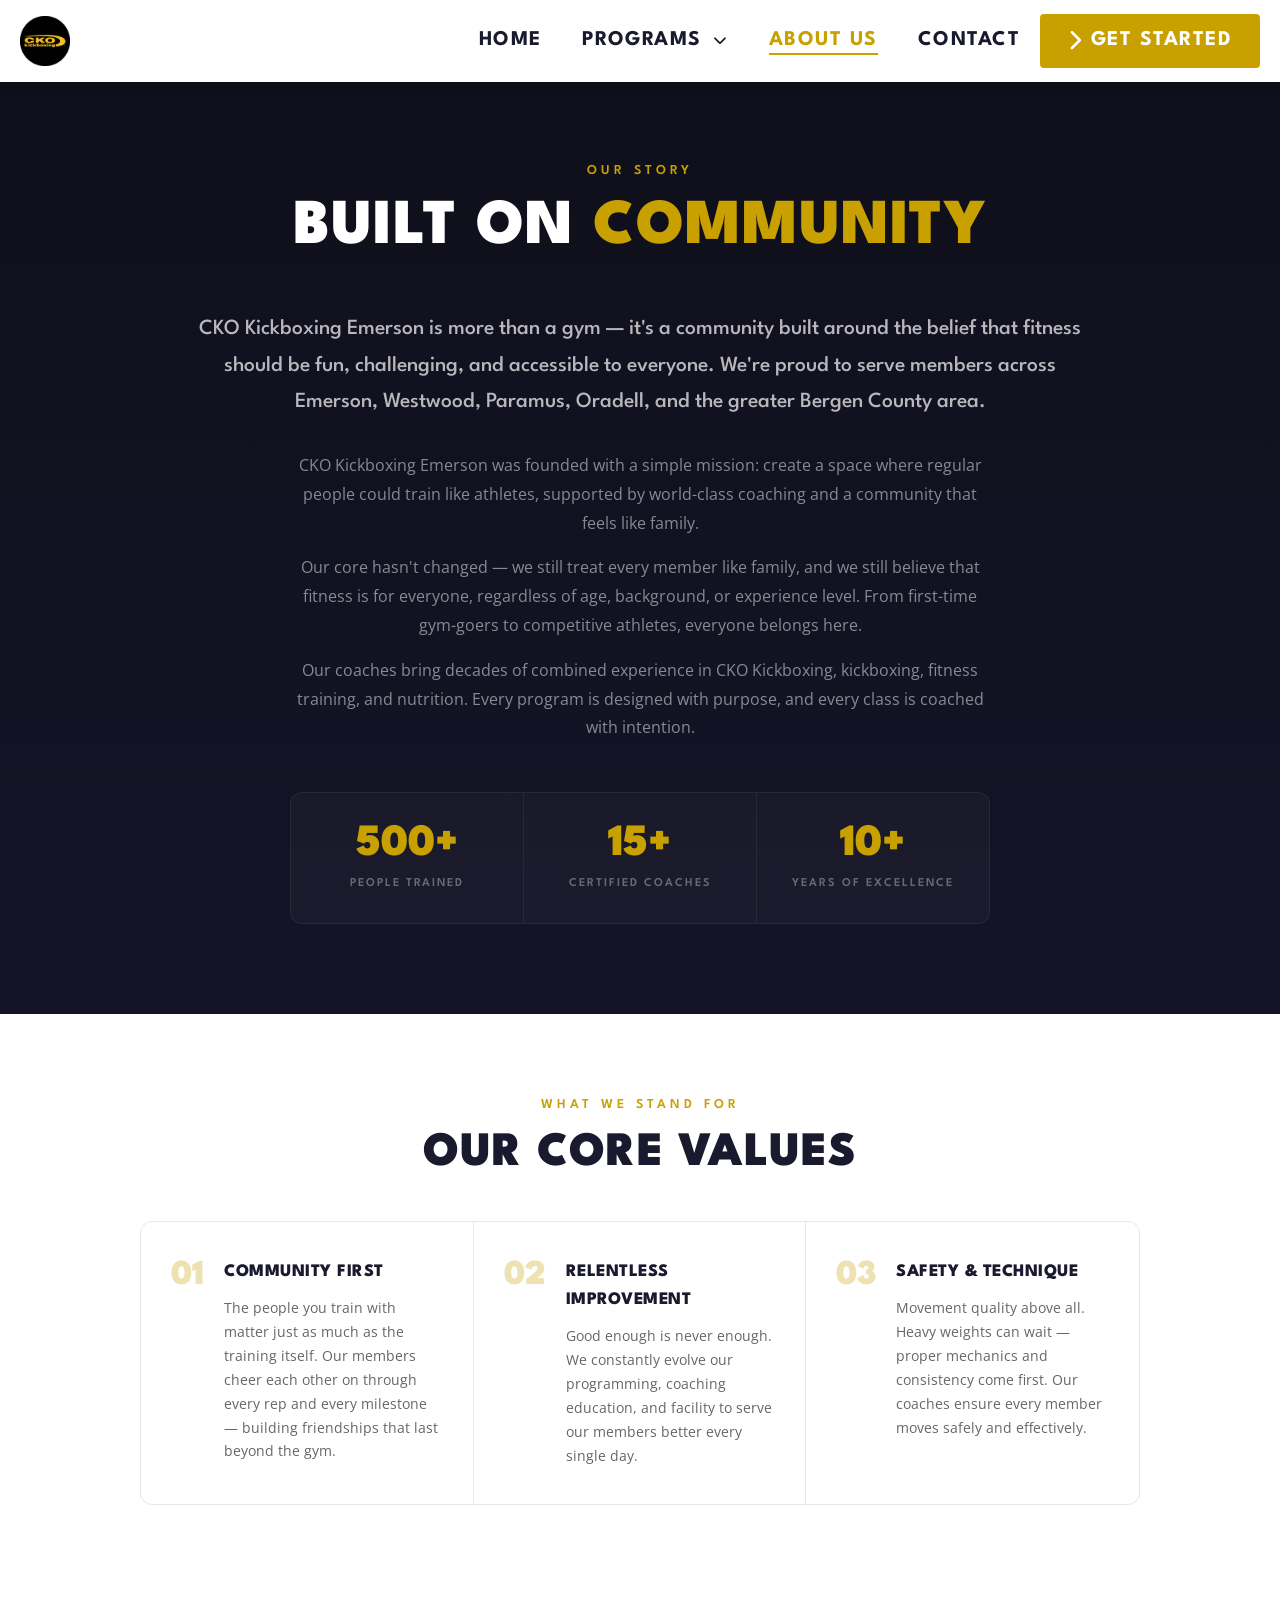
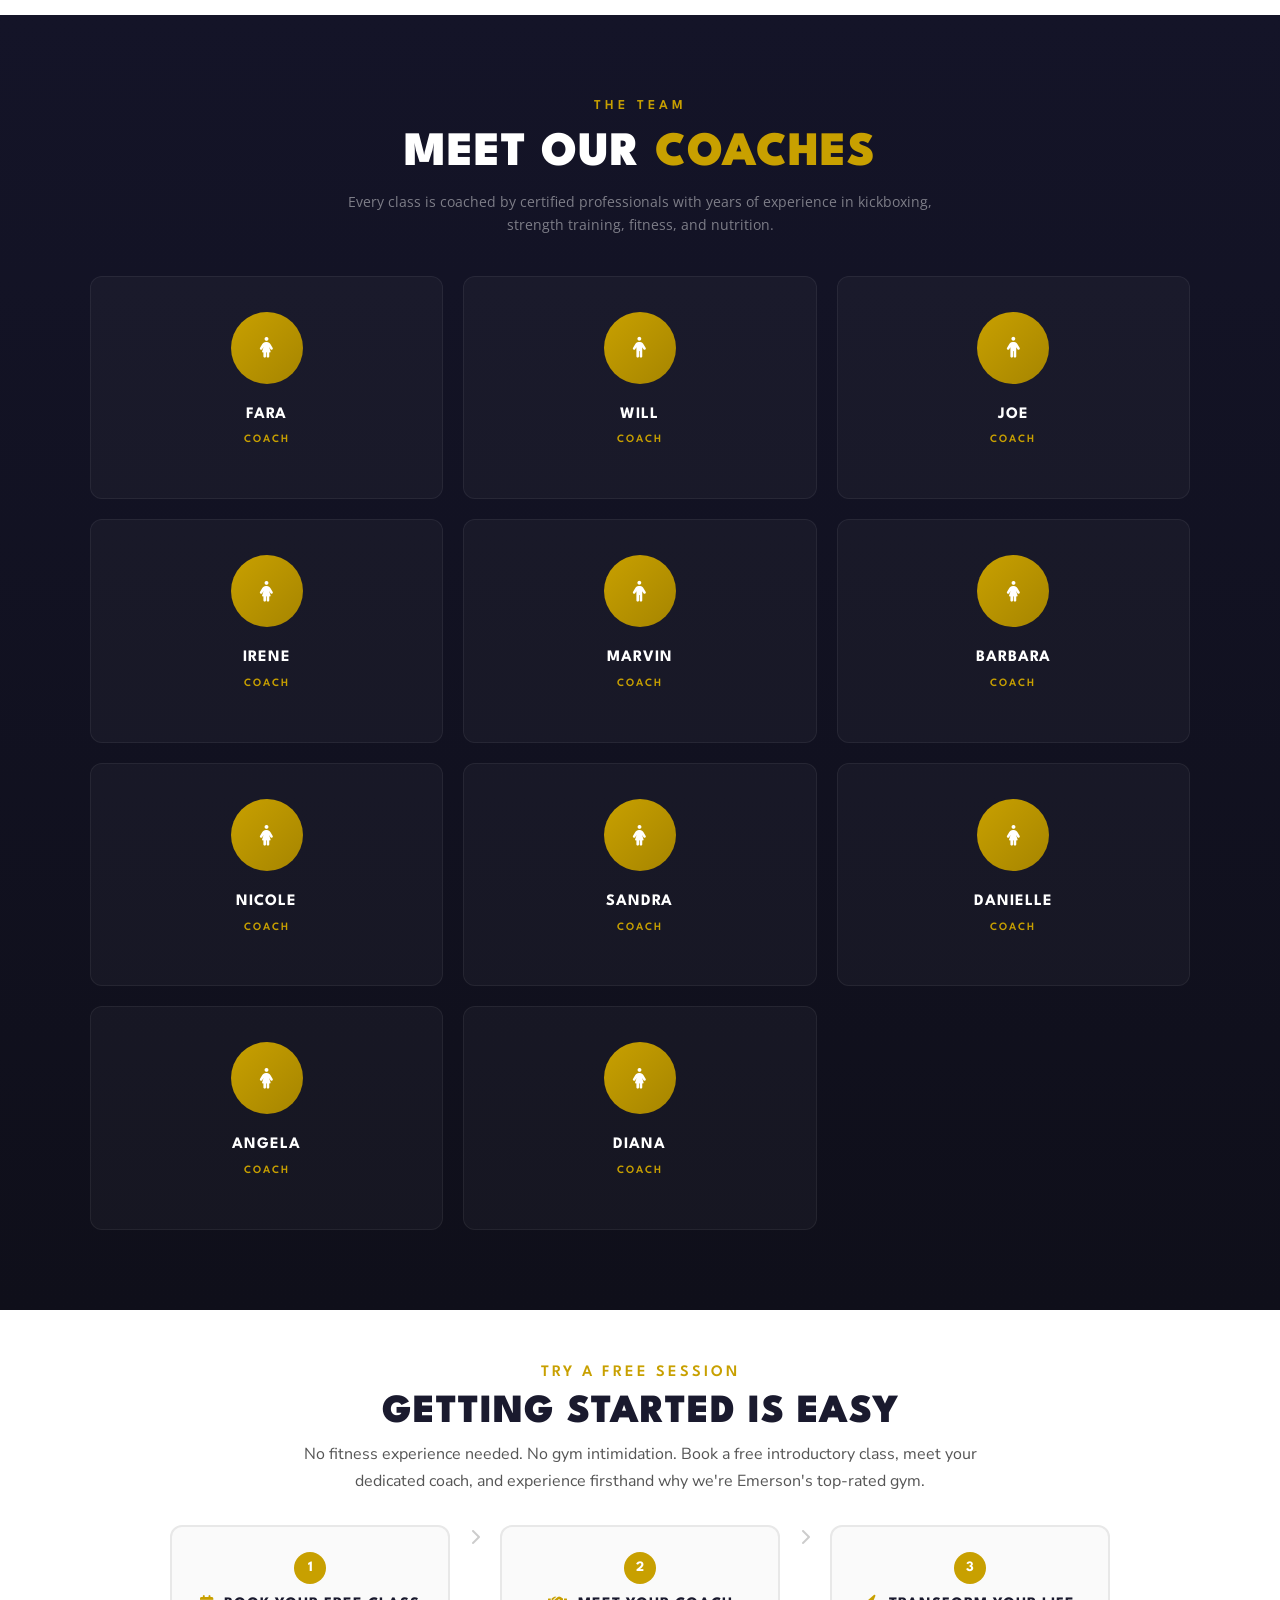
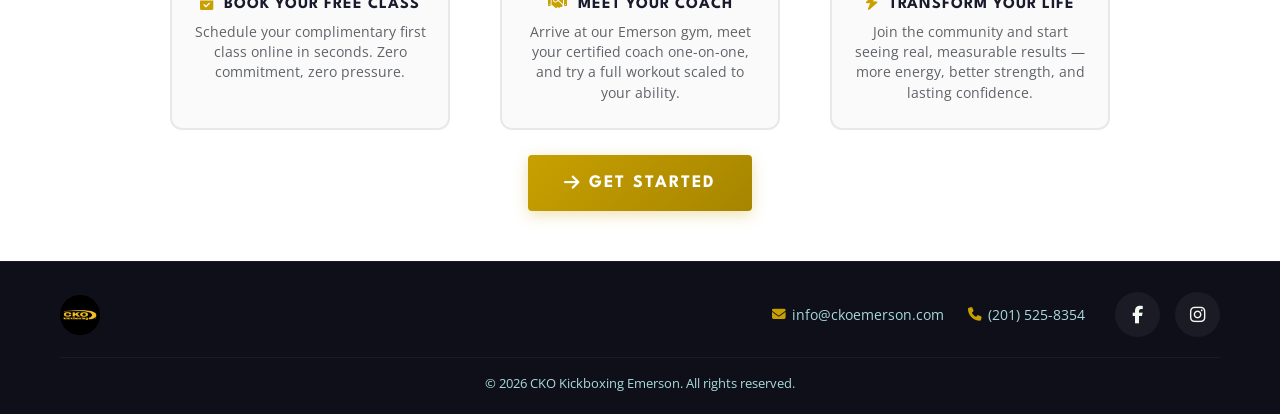
==== commit 39df732f: "Full CKO Emerson rebrand: theme, logo, content, reviews, schedule, Firebase" ====
--- a/about.html
+++ b/about.html
@@ -3,8 +3,8 @@
 <head>
   <meta charset="UTF-8">
   <meta name="viewport" content="width=device-width, initial-scale=1.0">
-  <meta name="description" content="Meet the coaches and community behind CrossFit Prior Lake. Our story, training philosophy & why we're the top-rated gym in Prior Lake, MN.">
-  <title>About Us | CrossFit Prior Lake</title>
+  <meta name="description" content="Meet the coaches and community behind CKO Kickboxing Emerson. Our story, training philosophy & why we're the top-rated gym in Emerson, NJ.">
+  <title>About Us | CKO Kickboxing Emerson</title>
 
   <!-- Preconnect to external origins -->
   <link rel="preconnect" href="https://fonts.googleapis.com">
@@ -36,35 +36,35 @@
   <link rel="manifest" href="site.webmanifest">
 
   <!-- Canonical -->
-  <link rel="canonical" href="https://crossfitpriorlake.com/about.html">
+  <link rel="canonical" href="https://ckoemerson.com/about.html">
 
   <!-- Open Graph -->
   <meta property="og:type" content="website">
-  <meta property="og:url" content="https://crossfitpriorlake.com/about.html">
-  <meta property="og:title" content="About Us | CrossFit Prior Lake">
-  <meta property="og:description" content="Meet the coaches and community behind CrossFit Prior Lake. Learn our story, our training philosophy, and why we're the top-rated CrossFit gym in Prior Lake, Savage & Shakopee, MN.">
-  <meta property="og:image" content="https://crossfitpriorlake.com/images/Personal%20Training.webp">
+  <meta property="og:url" content="https://ckoemerson.com/about.html">
+  <meta property="og:title" content="About Us | CKO Kickboxing Emerson">
+  <meta property="og:description" content="Meet the coaches and community behind CKO Kickboxing Emerson. Learn our story, our training philosophy, and why we're the top-rated gym in Emerson, Westwood & Paramus, NJ.">
+  <meta property="og:image" content="https://ckoemerson.com/images/Personal%20Training.webp">
   <meta property="og:locale" content="en_US">
-  <meta property="og:site_name" content="CrossFit Prior Lake">
+  <meta property="og:site_name" content="CKO Kickboxing Emerson">
 
   <!-- Twitter Card -->
   <meta name="twitter:card" content="summary_large_image">
-  <meta name="twitter:title" content="About Us | CrossFit Prior Lake">
-  <meta name="twitter:description" content="Meet the coaches and community behind CrossFit Prior Lake. Learn our story, our training philosophy, and why we're the top-rated CrossFit gym in Prior Lake, Savage & Shakopee, MN.">
-  <meta name="twitter:image" content="https://crossfitpriorlake.com/images/Personal%20Training.webp">
+  <meta name="twitter:title" content="About Us | CKO Kickboxing Emerson">
+  <meta name="twitter:description" content="Meet the coaches and community behind CKO Kickboxing Emerson. Learn our story, our training philosophy, and why we're the top-rated gym in Emerson, Westwood & Paramus, NJ.">
+  <meta name="twitter:image" content="https://ckoemerson.com/images/Personal%20Training.webp">
 </head>
 <body>
 
   <!-- ===== NAVIGATION ===== -->
   <nav class="navbar">
     <div class="container">
-      <a href="index.html" class="logo"><img src="images/logo.webp" alt="CrossFit Prior Lake"></a>
+      <a href="index.html" class="logo"><img src="images/cko-logo.png" alt="CKO Kickboxing Emerson"></a>
       <ul class="nav-links">
         <li><a href="index.html">Home</a></li>
         <li class="nav-dropdown">
           <a href="#">Programs <i class="fas fa-chevron-down nav-dropdown-arrow"></i></a>
           <ul class="dropdown-menu">
-            <li><a href="group-training.html">Group Training (CrossFit)</a></li>
+            <li><a href="group-training.html">Group Fitness / Kickboxing</a></li>
             <li><a href="personal-training.html">Personal Training</a></li>
           </ul>
         </li>
@@ -89,12 +89,12 @@
       </div>
       <div class="about-story-body">
         <div class="about-story-lead">
-          <p>What started as a small garage gym in 2015 has grown into an 8,000 sq ft state-of-the-art CrossFit facility serving hundreds of members across Prior Lake, Savage, Shakopee, Burnsville, and the greater Scott County area.</p>
+          <p>CKO Kickboxing Emerson is more than a gym — it's a community built around the belief that fitness should be fun, challenging, and accessible to everyone. We're proud to serve members across Emerson, Westwood, Paramus, Oradell, and the greater Bergen County area.</p>
         </div>
         <div class="about-story-text">
-          <p>CrossFit Prior Lake was founded with a simple mission: create a space where regular people could train like athletes, supported by world-class coaching and a community that feels like family.</p>
+          <p>CKO Kickboxing Emerson was founded with a simple mission: create a space where regular people could train like athletes, supported by world-class coaching and a community that feels like family.</p>
           <p>Our core hasn't changed — we still treat every member like family, and we still believe that fitness is for everyone, regardless of age, background, or experience level. From first-time gym-goers to competitive athletes, everyone belongs here.</p>
-          <p>Our coaches bring decades of combined experience in CrossFit, Olympic weightlifting, gymnastics, and nutrition. Every program is designed with purpose, and every class is coached with intention.</p>
+          <p>Our coaches bring decades of combined experience in CKO Kickboxing, kickboxing, fitness training, and nutrition. Every program is designed with purpose, and every class is coached with intention.</p>
         </div>
       </div>
       <div class="about-stats-bar">
@@ -150,12 +150,62 @@
     <div class="container">
       <p class="about-coaches-label">The Team</p>
       <h2 class="about-coaches-heading">Meet Our <span>Coaches</span></h2>
-      <p class="about-coaches-sub">Every class is coached by certified professionals with years of experience in CrossFit, Olympic lifting, strength training, and nutrition.</p>
+      <p class="about-coaches-sub">Every class is coached by certified professionals with years of experience in kickboxing, strength training, fitness, and nutrition.</p>
       <div class="about-coaches-grid">
         <div class="about-coach-card">
-          <div class="about-coach-avatar">JR</div>
-          <h3>Josh Rud</h3>
-          <p class="about-coach-role">Head Coach</p>
+          <div class="about-coach-avatar"><i class="fas fa-person-dress"></i></div>
+          <h3>Fara</h3>
+          <p class="about-coach-role">Coach</p>
+        </div>
+        <div class="about-coach-card">
+          <div class="about-coach-avatar"><i class="fas fa-person"></i></div>
+          <h3>Will</h3>
+          <p class="about-coach-role">Coach</p>
+        </div>
+        <div class="about-coach-card">
+          <div class="about-coach-avatar"><i class="fas fa-person"></i></div>
+          <h3>Joe</h3>
+          <p class="about-coach-role">Coach</p>
+        </div>
+        <div class="about-coach-card">
+          <div class="about-coach-avatar"><i class="fas fa-person-dress"></i></div>
+          <h3>Irene</h3>
+          <p class="about-coach-role">Coach</p>
+        </div>
+        <div class="about-coach-card">
+          <div class="about-coach-avatar"><i class="fas fa-person"></i></div>
+          <h3>Marvin</h3>
+          <p class="about-coach-role">Coach</p>
+        </div>
+        <div class="about-coach-card">
+          <div class="about-coach-avatar"><i class="fas fa-person-dress"></i></div>
+          <h3>Barbara</h3>
+          <p class="about-coach-role">Coach</p>
+        </div>
+        <div class="about-coach-card">
+          <div class="about-coach-avatar"><i class="fas fa-person-dress"></i></div>
+          <h3>Nicole</h3>
+          <p class="about-coach-role">Coach</p>
+        </div>
+        <div class="about-coach-card">
+          <div class="about-coach-avatar"><i class="fas fa-person-dress"></i></div>
+          <h3>Sandra</h3>
+          <p class="about-coach-role">Coach</p>
+        </div>
+        <div class="about-coach-card">
+          <div class="about-coach-avatar"><i class="fas fa-person-dress"></i></div>
+          <h3>Danielle</h3>
+          <p class="about-coach-role">Coach</p>
+        </div>
+        <div class="about-coach-card">
+          <div class="about-coach-avatar"><i class="fas fa-person-dress"></i></div>
+          <h3>Angela</h3>
+          <p class="about-coach-role">Coach</p>
+        </div>
+        <div class="about-coach-card">
+          <div class="about-coach-avatar"><i class="fas fa-person-dress"></i></div>
+          <h3>Diana</h3>
+          <p class="about-coach-role">Coach</p>
         </div>
       </div>
     </div>
@@ -166,7 +216,7 @@
     <div class="container">
       <p class="how-it-works-label">Try A Free Session</p>
       <h2 class="how-it-works-heading">Getting Started Is Easy</h2>
-      <p class="seo-blurb">No CrossFit experience needed. No gym intimidation. Book a free introductory class, meet your dedicated coach, and experience firsthand why we're Prior Lake's top-rated gym.</p>
+      <p class="seo-blurb">No fitness experience needed. No gym intimidation. Book a free introductory class, meet your dedicated coach, and experience firsthand why we're Emerson's top-rated gym.</p>
       <div class="how-it-works-steps">
         <div class="how-it-works-step">
           <div class="how-it-works-number">1</div>
@@ -177,7 +227,7 @@
         <div class="how-it-works-step">
           <div class="how-it-works-number">2</div>
           <h3><i class="fas fa-handshake"></i> Meet Your Coach</h3>
-          <p>Arrive at our Prior Lake gym, meet your certified coach one-on-one, and try a full workout scaled to your ability.</p>
+          <p>Arrive at our Emerson gym, meet your certified coach one-on-one, and try a full workout scaled to your ability.</p>
         </div>
         <div class="how-it-works-connector"><i class="fas fa-chevron-right"></i></div>
         <div class="how-it-works-step">
@@ -210,18 +260,18 @@
   <footer class="footer">
     <div class="container">
       <div class="footer-compact">
-        <a href="index.html" class="logo"><img src="images/logo.webp" alt="CrossFit Prior Lake"></a>
+        <a href="index.html" class="logo"><img src="images/cko-logo.png" alt="CKO Kickboxing Emerson"></a>
         <div class="footer-contact">
-          <a href="mailto:info@crossfitpriorlake.com"><i class="fas fa-envelope"></i> info@crossfitpriorlake.com</a>
-          <a href="tel:+19522346444"><i class="fas fa-phone"></i> (952) 234-6444</a>
+          <a href="mailto:info@ckoemerson.com"><i class="fas fa-envelope"></i> info@ckoemerson.com</a>
+          <a href="tel:+12015258354"><i class="fas fa-phone"></i> (201) 525-8354</a>
         </div>
         <div class="social-links">
-          <a href="https://www.facebook.com/p/CrossFit-Prior-Lake-100094153952353/"><i class="fab fa-facebook-f"></i></a>
-          <a href="https://www.instagram.com/crossfitpriorlake/"><i class="fab fa-instagram"></i></a>
+          <a href="https://www.facebook.com/profile.php?id=61577471961556"><i class="fab fa-facebook-f"></i></a>
+          <a href="https://www.instagram.com/cko.emerson/?hl=en"><i class="fab fa-instagram"></i></a>
         </div>
       </div>
       <div class="footer-bottom">
-        <p>&copy; 2026 CrossFit Prior Lake. All rights reserved.</p>
+        <p>&copy; 2026 CKO Kickboxing Emerson. All rights reserved.</p>
       </div>
     </div>
   </footer>
@@ -232,7 +282,7 @@
       <button class="popup-close" id="popupClose" aria-label="Close popup">&times;</button>
       <div class="popup-badge"><i class="fas fa-gift"></i> FREE CLASS — Limited Spots</div>
       <h2 class="popup-heading">Claim Free Class & See Schedule</h2>
-      <p class="popup-sub">Try a workout on us — zero cost, zero commitment. Just show up and experience the best gym in Prior Lake.</p>
+      <p class="popup-sub">Try a workout on us — zero cost, zero commitment. Just show up and experience the best gym in Emerson.</p>
       <form class="popup-form" id="popupForm">
         <div class="popup-form-row">
           <input type="text" name="firstName" placeholder="First Name" required>
--- a/css/style.css
+++ b/css/style.css
@@ -16,8 +16,8 @@
   --light: #f1faee;
   --gray: #a8dadc;
   --white: #fff;
-  --blue: #3a7bd5;
-  --blue-dark: #2d62b3;
+  --blue: #C8A000;
+  --blue-dark: #A68500;
   --font-heading: 'Oswald', sans-serif;
   --font-body: 'Open Sans', sans-serif;
   --font-display: 'League Spartan', sans-serif;
@@ -244,13 +244,13 @@
   color: var(--white);
   border-radius: 4px;
   transition: var(--transition);
-  box-shadow: 0 4px 15px rgba(58, 123, 213, 0.3);
+  box-shadow: 0 4px 15px rgba(200, 160, 0, 0.3);
 }
 
 .btn-blue:hover {
-  background: linear-gradient(135deg, var(--blue-dark), #1e4d8e);
+  background: linear-gradient(135deg, var(--blue-dark), #8B6D00);
   transform: translateY(-3px);
-  box-shadow: 0 8px 30px rgba(58, 123, 213, 0.5);
+  box-shadow: 0 8px 30px rgba(200, 160, 0, 0.5);
 }
 
 .how-it-works-btn {
@@ -284,7 +284,7 @@
   background: var(--blue);
   color: var(--white);
   transform: skewX(-5deg) translateY(-2px);
-  box-shadow: 0 6px 20px rgba(58, 123, 213, 0.4);
+  box-shadow: 0 6px 20px rgba(200, 160, 0, 0.4);
 }
 
 /* SEO Blurb */
@@ -518,7 +518,7 @@
 .btn-nav-cta:hover {
   background: var(--blue-dark);
   transform: translateY(-1px);
-  box-shadow: 0 4px 15px rgba(58, 123, 213, 0.4);
+  box-shadow: 0 4px 15px rgba(200, 160, 0, 0.4);
 }
 
 .hamburger {
@@ -658,7 +658,7 @@
   width: 60px;
   height: 60px;
   border-radius: 50%;
-  background: linear-gradient(135deg, #1a1a2e, #2c3e50);
+  background: linear-gradient(135deg, #A68500, #C8A000);
   display: flex;
   align-items: center;
   justify-content: center;
@@ -668,7 +668,7 @@
 
 .tired-of-card:hover .tired-of-icon {
   transform: translateY(-3px) scale(1.08);
-  box-shadow: 0 8px 25px rgba(58, 123, 213, 0.25);
+  box-shadow: 0 8px 25px rgba(200, 160, 0, 0.25);
 }
 
 .tired-of-icon i {
@@ -787,21 +787,21 @@
 }
 
 .group-fitness-card {
-  background: linear-gradient(145deg, var(--blue), #1a4fa0);
+  background: linear-gradient(145deg, var(--blue), #9B7A00);
   backdrop-filter: blur(20px);
   -webkit-backdrop-filter: blur(20px);
   border-radius: 16px;
   padding: 30px 24px;
   text-align: center;
   border: 1px solid rgba(255, 255, 255, 0.15);
-  box-shadow: 0 8px 32px rgba(58, 123, 213, 0.25), inset 0 1px 0 rgba(255, 255, 255, 0.2);
+  box-shadow: 0 8px 32px rgba(200, 160, 0, 0.25), inset 0 1px 0 rgba(255, 255, 255, 0.2);
   transition: transform .3s ease, box-shadow .3s ease, border-color .3s ease;
 }
 
 .group-fitness-card:hover {
   transform: translateY(-5px);
   border-color: rgba(255, 255, 255, 0.3);
-  box-shadow: 0 20px 50px rgba(58, 123, 213, 0.35), inset 0 1px 0 rgba(255, 255, 255, 0.25);
+  box-shadow: 0 20px 50px rgba(200, 160, 0, 0.35), inset 0 1px 0 rgba(255, 255, 255, 0.25);
 }
 
 .group-fitness-icon {
@@ -920,7 +920,7 @@
 }
 
 .program-link:hover {
-  color: #5a9bef;
+  color: #D4AF37;
   letter-spacing: 2px;
 }
 
@@ -943,7 +943,7 @@
   position: absolute;
   width: 500px;
   height: 500px;
-  background: radial-gradient(circle, rgba(58, 123, 213, 0.06) 0, transparent 70%);
+  background: radial-gradient(circle, rgba(200, 160, 0, 0.06) 0, transparent 70%);
   top: -100px;
   right: -100px;
   border-radius: 50%;
@@ -962,7 +962,7 @@
 
 .reviews-google .fa-google {
   font-size: 1.5rem;
-  color: #4285f4;
+  color: #C8A000;
   line-height: 1;
 }
 
@@ -1052,7 +1052,7 @@
 .review-card-google {
   margin-left: auto;
   font-size: 1.2rem;
-  color: #4285f4;
+  color: #C8A000;
 }
 
 .review-author-info {
@@ -1217,7 +1217,7 @@
   position: absolute;
   width: 600px;
   height: 600px;
-  background: radial-gradient(circle, rgba(58, 123, 213, 0.06) 0, transparent 70%);
+  background: radial-gradient(circle, rgba(200, 160, 0, 0.06) 0, transparent 70%);
   top: -200px;
   right: -200px;
   border-radius: 50%;
@@ -1229,7 +1229,7 @@
   position: absolute;
   width: 500px;
   height: 500px;
-  background: radial-gradient(circle, rgba(58, 123, 213, 0.04) 0, transparent 70%);
+  background: radial-gradient(circle, rgba(200, 160, 0, 0.04) 0, transparent 70%);
   bottom: -150px;
   left: -150px;
   border-radius: 50%;
@@ -1268,15 +1268,15 @@
 }
 
 .faq-item:hover {
-  box-shadow: 0 8px 32px rgba(58, 123, 213, 0.1);
-  border-color: rgba(58, 123, 213, 0.2);
+  box-shadow: 0 8px 32px rgba(200, 160, 0, 0.1);
+  border-color: rgba(200, 160, 0, 0.2);
   background: rgba(255, 255, 255, 0.055);
   transform: translateY(-2px);
 }
 
 .faq-item[open] {
-  border-color: rgba(58, 123, 213, 0.3);
-  box-shadow: 0 8px 32px rgba(58, 123, 213, 0.12), inset 0 1px 0 rgba(58, 123, 213, 0.08);
+  border-color: rgba(200, 160, 0, 0.3);
+  box-shadow: 0 8px 32px rgba(200, 160, 0, 0.12), inset 0 1px 0 rgba(200, 160, 0, 0.08);
   background: rgba(255, 255, 255, 0.055);
 }
 
@@ -1305,8 +1305,8 @@
   font-weight: 700;
   letter-spacing: .5px;
   color: var(--blue);
-  background: rgba(58, 123, 213, 0.08);
-  border: 1px solid rgba(58, 123, 213, 0.15);
+  background: rgba(200, 160, 0, 0.08);
+  border: 1px solid rgba(200, 160, 0, 0.15);
   width: 34px;
   height: 34px;
   border-radius: 10px;
@@ -1351,8 +1351,8 @@
 
 .faq-item:hover summary::after {
   color: var(--blue);
-  background: rgba(58, 123, 213, 0.08);
-  border-color: rgba(58, 123, 213, 0.2);
+  background: rgba(200, 160, 0, 0.08);
+  border-color: rgba(200, 160, 0, 0.2);
 }
 
 .faq-item[open] summary::after {
@@ -1919,8 +1919,8 @@
 }
 
 .about-coaches-grid {
-  display: flex;
-  justify-content: center;
+  display: grid;
+  grid-template-columns: repeat(3, 1fr);
   gap: 20px;
   max-width: 1100px;
   margin: 0 auto;
@@ -1936,8 +1936,8 @@
 }
 
 .about-coach-card:hover {
-  background: rgba(58, 123, 213, 0.06);
-  border-color: rgba(58, 123, 213, 0.15);
+  background: rgba(200, 160, 0, 0.06);
+  border-color: rgba(200, 160, 0, 0.15);
   transform: translateY(-4px);
 }
 
@@ -2167,7 +2167,7 @@
 .login-form input[type="text"]:focus {
   outline: none;
   border-color: var(--blue);
-  box-shadow: 0 0 0 3px rgba(58, 123, 213, 0.1);
+  box-shadow: 0 0 0 3px rgba(200, 160, 0, 0.1);
 }
 
 .login-error {
@@ -2196,9 +2196,9 @@
 }
 
 .login-btn:hover {
-  background: linear-gradient(135deg, var(--blue-dark), #1e4d8e);
+  background: linear-gradient(135deg, var(--blue-dark), #8B6D00);
   transform: translateY(-1px);
-  box-shadow: 0 4px 15px rgba(58, 123, 213, 0.4);
+  box-shadow: 0 4px 15px rgba(200, 160, 0, 0.4);
 }
 
 .login-hint {
@@ -2521,7 +2521,7 @@
   text-transform: uppercase;
   letter-spacing: 1.5px;
   padding-bottom: 4px;
-  border-bottom: 2px solid rgba(58, 123, 213, 0.15);
+  border-bottom: 2px solid rgba(200, 160, 0, 0.15);
   margin-top: 6px;
   display: flex;
   align-items: center;
@@ -2560,7 +2560,7 @@
 .refer-form input:focus {
   outline: none;
   border-color: var(--blue);
-  box-shadow: 0 0 0 3px rgba(58, 123, 213, 0.12);
+  box-shadow: 0 0 0 3px rgba(200, 160, 0, 0.12);
 }
 
 .refer-form-submit {
@@ -2583,7 +2583,7 @@
 
 .refer-form-submit:hover {
   transform: translateY(-1px);
-  box-shadow: 0 4px 16px rgba(58, 123, 213, 0.4);
+  box-shadow: 0 4px 16px rgba(200, 160, 0, 0.4);
 }
 
 .members-area-logo {
@@ -2731,7 +2731,7 @@
 .tracker-setup-form input:focus {
   outline: none;
   border-color: var(--blue);
-  box-shadow: 0 0 0 3px rgba(58, 123, 213, 0.12);
+  box-shadow: 0 0 0 3px rgba(200, 160, 0, 0.12);
 }
 
 .tracker-setup-form select {
@@ -2747,7 +2747,7 @@
 .tracker-setup-form select:focus {
   outline: none;
   border-color: var(--blue);
-  box-shadow: 0 0 0 3px rgba(58, 123, 213, 0.12);
+  box-shadow: 0 0 0 3px rgba(200, 160, 0, 0.12);
 }
 
 .tracker-welcome {
@@ -2806,7 +2806,7 @@
 
 .tracker-btn-primary:hover {
   transform: translateY(-1px);
-  box-shadow: 0 4px 16px rgba(58, 123, 213, 0.35);
+  box-shadow: 0 4px 16px rgba(200, 160, 0, 0.35);
 }
 
 .tracker-btn-small {
@@ -2843,7 +2843,7 @@
 
 .tracker-btn-goal:hover {
   transform: translateY(-1px);
-  box-shadow: 0 4px 12px rgba(58, 123, 213, 0.35);
+  box-shadow: 0 4px 12px rgba(200, 160, 0, 0.35);
 }
 
 .tracker-btn-goal i {
@@ -3277,7 +3277,7 @@
 .tracker-log-form input:focus {
   outline: none;
   border-color: var(--blue);
-  box-shadow: 0 0 0 3px rgba(58, 123, 213, 0.12);
+  box-shadow: 0 0 0 3px rgba(200, 160, 0, 0.12);
 }
 
 .tracker-log-form .refer-name-row { margin-bottom: 14px; }
@@ -3375,7 +3375,7 @@
 .tracker-inline-input:focus {
   outline: none;
   border-color: var(--blue);
-  box-shadow: 0 0 0 3px rgba(58, 123, 213, 0.12);
+  box-shadow: 0 0 0 3px rgba(200, 160, 0, 0.12);
 }
 
 .tracker-inline-save {
@@ -3888,7 +3888,7 @@
 .tracker-edit-profile input:focus {
   outline: none;
   border-color: var(--blue);
-  box-shadow: 0 0 0 3px rgba(58, 123, 213, 0.12);
+  box-shadow: 0 0 0 3px rgba(200, 160, 0, 0.12);
 }
 
 .tracker-edit-actions {
@@ -3934,7 +3934,7 @@
   margin: 0 0 16px;
   padding: 10px 20px;
   border-radius: 10px;
-  background: linear-gradient(135deg, #1a1a2e 0%, #2d62b3 100%);
+  background: linear-gradient(135deg, #1a1a2e 0%, #A68500 100%);
   cursor: pointer;
   position: relative;
   overflow: hidden;
@@ -3944,7 +3944,7 @@
 
 .nk-banner:hover {
   transform: translateY(-2px);
-  box-shadow: 0 12px 40px rgba(58, 123, 213, 0.3);
+  box-shadow: 0 12px 40px rgba(200, 160, 0, 0.3);
 }
 
 .nk-banner-glow {
@@ -4041,7 +4041,7 @@
   text-decoration: none;
   color: inherit;
   box-shadow: 0 2px 16px rgba(0, 0, 0, 0.06);
-  border: 1px solid rgba(58, 123, 213, 0.08);
+  border: 1px solid rgba(200, 160, 0, 0.08);
   transition: transform 0.25s ease, box-shadow 0.25s ease, border-color 0.25s ease;
   display: flex;
   flex-direction: column;
@@ -4093,8 +4093,8 @@
 
 .nutrition-card:hover {
   transform: translateY(-3px);
-  box-shadow: 0 8px 32px rgba(58, 123, 213, 0.15), 0 2px 8px rgba(0, 0, 0, 0.06);
-  border-color: rgba(58, 123, 213, 0.2);
+  box-shadow: 0 8px 32px rgba(200, 160, 0, 0.15), 0 2px 8px rgba(0, 0, 0, 0.06);
+  border-color: rgba(200, 160, 0, 0.2);
 }
 
 .nutrition-card-icon {
@@ -4125,7 +4125,7 @@
 
 .nutrition-card:hover .nutrition-card-thumb {
   transform: scale(1.03) rotate(-1deg);
-  box-shadow: 0 8px 24px rgba(58, 123, 213, 0.25);
+  box-shadow: 0 8px 24px rgba(200, 160, 0, 0.25);
 }
 
 .nutrition-card-thumb-spine {
@@ -4225,7 +4225,7 @@
   background: linear-gradient(135deg, var(--blue) 0%, var(--blue-dark) 100%);
   color: #fff;
   transform: translateX(3px);
-  box-shadow: 0 3px 12px rgba(58, 123, 213, 0.2);
+  box-shadow: 0 3px 12px rgba(200, 160, 0, 0.2);
 }
 
 .meal-plan-links a i {
@@ -4266,13 +4266,13 @@
   color: #fff;
   border-radius: 50%;
   font-size: 0.8rem;
-  box-shadow: 0 4px 16px rgba(58, 123, 213, 0.3);
+  box-shadow: 0 4px 16px rgba(200, 160, 0, 0.3);
   animation: connectorPulse 2s ease-in-out infinite;
 }
 
 @keyframes connectorPulse {
-  0%, 100% { box-shadow: 0 4px 16px rgba(58, 123, 213, 0.3); }
-  50% { box-shadow: 0 4px 24px rgba(58, 123, 213, 0.5); }
+  0%, 100% { box-shadow: 0 4px 16px rgba(200, 160, 0, 0.3); }
+  50% { box-shadow: 0 4px 24px rgba(200, 160, 0, 0.5); }
 }
 
 .nutrition-paired-row .nutrition-card-wide {
@@ -4301,7 +4301,7 @@
   background: linear-gradient(135deg, #f0f4f8 0%, #e8edf4 100%);
   padding: 24px 16px;
   border-radius: 10px;
-  border: 1px dashed rgba(58, 123, 213, 0.15);
+  border: 1px dashed rgba(200, 160, 0, 0.15);
 }
 
 /* Video Category Accordions */
@@ -4348,7 +4348,7 @@
 
 .nutrition-video-category summary:hover {
   background: linear-gradient(135deg, #e4ebf5 0%, #d9e3f0 100%);
-  box-shadow: 0 2px 8px rgba(58, 123, 213, 0.12);
+  box-shadow: 0 2px 8px rgba(200, 160, 0, 0.12);
 }
 
 .nutrition-video-category summary i {
@@ -4378,13 +4378,13 @@
   border-radius: 14px;
   padding: 24px;
   box-shadow: 0 2px 16px rgba(0, 0, 0, 0.06);
-  border: 1px solid rgba(58, 123, 213, 0.08);
+  border: 1px solid rgba(200, 160, 0, 0.08);
   transition: border-color 0.25s ease, box-shadow 0.25s ease;
 }
 
 .nutrition-howto:hover {
-  border-color: rgba(58, 123, 213, 0.2);
-  box-shadow: 0 8px 32px rgba(58, 123, 213, 0.12);
+  border-color: rgba(200, 160, 0, 0.2);
+  box-shadow: 0 8px 32px rgba(200, 160, 0, 0.12);
 }
 
 .nutrition-howto > h3 {
@@ -4483,12 +4483,12 @@
   border-radius: 14px;
   padding: 28px;
   box-shadow: 0 2px 16px rgba(0, 0, 0, 0.06);
-  border: 1px solid rgba(58, 123, 213, 0.08);
+  border: 1px solid rgba(200, 160, 0, 0.08);
   transition: border-color 0.25s ease;
 }
 
 .nutrition-resources-section:hover {
-  border-color: rgba(58, 123, 213, 0.15);
+  border-color: rgba(200, 160, 0, 0.15);
 }
 
 .nutrition-resources-heading {
@@ -4529,7 +4529,7 @@
   background: linear-gradient(135deg, var(--blue) 0%, var(--blue-dark) 100%);
   color: #fff;
   transform: translateY(-2px);
-  box-shadow: 0 4px 16px rgba(58, 123, 213, 0.25);
+  box-shadow: 0 4px 16px rgba(200, 160, 0, 0.25);
 }
 
 .nutrition-resource-item > i:first-child {
@@ -4581,7 +4581,7 @@
   font-family: 'Font Awesome 6 Free';
   font-weight: 900;
   font-size: 0.5rem;
-  color: rgba(58, 123, 213, 0.35);
+  color: rgba(200, 160, 0, 0.35);
   margin-left: auto;
   padding-left: 8px;
   transition: color 0.15s ease, transform 0.15s ease;
@@ -4597,7 +4597,7 @@
 }
 
 .nutrition-video-item:hover {
-  background: rgba(58, 123, 213, 0.05);
+  background: rgba(200, 160, 0, 0.05);
 }
 
 .nutrition-video-item.is-playing {
@@ -4729,7 +4729,7 @@
 .nutrition-section-connector-line {
   flex: 1;
   height: 1px;
-  background: linear-gradient(90deg, transparent, rgba(58, 123, 213, 0.2), transparent);
+  background: linear-gradient(90deg, transparent, rgba(200, 160, 0, 0.2), transparent);
 }
 
 .nutrition-section-connector-badge {
@@ -4737,8 +4737,8 @@
   font-size: 0.78rem;
   font-weight: 600;
   color: var(--blue);
-  background: rgba(58, 123, 213, 0.06);
-  border: 1px solid rgba(58, 123, 213, 0.12);
+  background: rgba(200, 160, 0, 0.06);
+  border: 1px solid rgba(200, 160, 0, 0.12);
   border-radius: 20px;
   padding: 6px 16px;
   white-space: nowrap;
@@ -4763,12 +4763,12 @@
   border-radius: 14px;
   padding: 28px;
   box-shadow: 0 2px 16px rgba(0, 0, 0, 0.06);
-  border: 1px solid rgba(58, 123, 213, 0.08);
+  border: 1px solid rgba(200, 160, 0, 0.08);
   transition: border-color 0.25s ease;
 }
 
 .nutrition-progression:hover {
-  border-color: rgba(58, 123, 213, 0.2);
+  border-color: rgba(200, 160, 0, 0.2);
 }
 
 .nutrition-progression > h3 {
@@ -4804,13 +4804,13 @@
   border-radius: 12px;
   padding: 20px;
   text-align: center;
-  border: 1px solid rgba(58, 123, 213, 0.06);
+  border: 1px solid rgba(200, 160, 0, 0.06);
   transition: border-color 0.2s ease, box-shadow 0.2s ease;
 }
 
 .nutrition-progression-step:hover {
-  border-color: rgba(58, 123, 213, 0.15);
-  box-shadow: 0 4px 16px rgba(58, 123, 213, 0.1);
+  border-color: rgba(200, 160, 0, 0.15);
+  box-shadow: 0 4px 16px rgba(200, 160, 0, 0.1);
 }
 
 .nutrition-progression-step-num {
@@ -4864,7 +4864,7 @@
   color: #fff;
   border-radius: 50%;
   font-size: 0.65rem;
-  box-shadow: 0 3px 12px rgba(58, 123, 213, 0.25);
+  box-shadow: 0 3px 12px rgba(200, 160, 0, 0.25);
 }
 
 /* Hand-measure portion guide */
@@ -4883,7 +4883,7 @@
   padding: 10px 6px 8px;
   background: #fff;
   border-radius: 10px;
-  border: 1px solid rgba(58, 123, 213, 0.08);
+  border: 1px solid rgba(200, 160, 0, 0.08);
 }
 
 .nutrition-hand-macro {
@@ -4914,7 +4914,7 @@
   width: 36px;
   height: 36px;
   border-radius: 50%;
-  background: linear-gradient(135deg, rgba(58, 123, 213, 0.1) 0%, rgba(58, 123, 213, 0.05) 100%);
+  background: linear-gradient(135deg, rgba(200, 160, 0, 0.1) 0%, rgba(200, 160, 0, 0.05) 100%);
   display: flex;
   align-items: center;
   justify-content: center;
@@ -4998,7 +4998,7 @@
 .social-links a:hover {
   background: var(--blue);
   transform: translateY(-3px);
-  box-shadow: 0 6px 20px rgba(58, 123, 213, 0.4);
+  box-shadow: 0 6px 20px rgba(200, 160, 0, 0.4);
 }
 
 .footer .social-links {
@@ -5167,7 +5167,7 @@
 .popup-form textarea:focus {
   border-color: var(--blue);
   background: #fff;
-  box-shadow: 0 0 0 4px rgba(58, 123, 213, 0.08);
+  box-shadow: 0 0 0 4px rgba(200, 160, 0, 0.08);
 }
 
 .popup-form textarea {
@@ -5194,13 +5194,13 @@
   justify-content: center;
   gap: 8px;
   margin-top: 4px;
-  box-shadow: 0 4px 14px rgba(58, 123, 213, 0.3);
+  box-shadow: 0 4px 14px rgba(200, 160, 0, 0.3);
 }
 
 .popup-submit:hover {
   background: var(--blue-dark);
   transform: translateY(-1px);
-  box-shadow: 0 6px 20px rgba(58, 123, 213, 0.4);
+  box-shadow: 0 6px 20px rgba(200, 160, 0, 0.4);
 }
 
 .popup-trust {
@@ -5242,7 +5242,7 @@
   }
   25% {
     border-color: var(--blue);
-    box-shadow: 0 6px 30px rgba(58, 123, 213, 0.3), 0 0 0 4px rgba(58, 123, 213, 0.08);
+    box-shadow: 0 6px 30px rgba(200, 160, 0, 0.3), 0 0 0 4px rgba(200, 160, 0, 0.08);
     background: #f0f6ff;
     transform: scale(1.03);
   }
--- a/css/style.css
+++ b/css/style.css
@@ -16,8 +16,8 @@
   --light: #f1faee;
   --gray: #a8dadc;
   --white: #fff;
-  --blue: #3a7bd5;
-  --blue-dark: #2d62b3;
+  --blue: #C8A000;
+  --blue-dark: #A68500;
   --font-heading: 'Oswald', sans-serif;
   --font-body: 'Open Sans', sans-serif;
   --font-display: 'League Spartan', sans-serif;
@@ -244,13 +244,13 @@
   color: var(--white);
   border-radius: 4px;
   transition: var(--transition);
-  box-shadow: 0 4px 15px rgba(58, 123, 213, 0.3);
+  box-shadow: 0 4px 15px rgba(200, 160, 0, 0.3);
 }
 
 .btn-blue:hover {
-  background: linear-gradient(135deg, var(--blue-dark), #1e4d8e);
+  background: linear-gradient(135deg, var(--blue-dark), #8B6D00);
   transform: translateY(-3px);
-  box-shadow: 0 8px 30px rgba(58, 123, 213, 0.5);
+  box-shadow: 0 8px 30px rgba(200, 160, 0, 0.5);
 }
 
 .how-it-works-btn {
@@ -284,7 +284,7 @@
   background: var(--blue);
   color: var(--white);
   transform: skewX(-5deg) translateY(-2px);
-  box-shadow: 0 6px 20px rgba(58, 123, 213, 0.4);
+  box-shadow: 0 6px 20px rgba(200, 160, 0, 0.4);
 }
 
 /* SEO Blurb */
@@ -518,7 +518,7 @@
 .btn-nav-cta:hover {
   background: var(--blue-dark);
   transform: translateY(-1px);
-  box-shadow: 0 4px 15px rgba(58, 123, 213, 0.4);
+  box-shadow: 0 4px 15px rgba(200, 160, 0, 0.4);
 }
 
 .hamburger {
@@ -658,7 +658,7 @@
   width: 60px;
   height: 60px;
   border-radius: 50%;
-  background: linear-gradient(135deg, #1a1a2e, #2c3e50);
+  background: linear-gradient(135deg, #A68500, #C8A000);
   display: flex;
   align-items: center;
   justify-content: center;
@@ -668,7 +668,7 @@
 
 .tired-of-card:hover .tired-of-icon {
   transform: translateY(-3px) scale(1.08);
-  box-shadow: 0 8px 25px rgba(58, 123, 213, 0.25);
+  box-shadow: 0 8px 25px rgba(200, 160, 0, 0.25);
 }
 
 .tired-of-icon i {
@@ -787,21 +787,21 @@
 }
 
 .group-fitness-card {
-  background: linear-gradient(145deg, var(--blue), #1a4fa0);
+  background: linear-gradient(145deg, var(--blue), #9B7A00);
   backdrop-filter: blur(20px);
   -webkit-backdrop-filter: blur(20px);
   border-radius: 16px;
   padding: 30px 24px;
   text-align: center;
   border: 1px solid rgba(255, 255, 255, 0.15);
-  box-shadow: 0 8px 32px rgba(58, 123, 213, 0.25), inset 0 1px 0 rgba(255, 255, 255, 0.2);
+  box-shadow: 0 8px 32px rgba(200, 160, 0, 0.25), inset 0 1px 0 rgba(255, 255, 255, 0.2);
   transition: transform .3s ease, box-shadow .3s ease, border-color .3s ease;
 }
 
 .group-fitness-card:hover {
   transform: translateY(-5px);
   border-color: rgba(255, 255, 255, 0.3);
-  box-shadow: 0 20px 50px rgba(58, 123, 213, 0.35), inset 0 1px 0 rgba(255, 255, 255, 0.25);
+  box-shadow: 0 20px 50px rgba(200, 160, 0, 0.35), inset 0 1px 0 rgba(255, 255, 255, 0.25);
 }
 
 .group-fitness-icon {
@@ -920,7 +920,7 @@
 }
 
 .program-link:hover {
-  color: #5a9bef;
+  color: #D4AF37;
   letter-spacing: 2px;
 }
 
@@ -943,7 +943,7 @@
   position: absolute;
   width: 500px;
   height: 500px;
-  background: radial-gradient(circle, rgba(58, 123, 213, 0.06) 0, transparent 70%);
+  background: radial-gradient(circle, rgba(200, 160, 0, 0.06) 0, transparent 70%);
   top: -100px;
   right: -100px;
   border-radius: 50%;
@@ -962,7 +962,7 @@
 
 .reviews-google .fa-google {
   font-size: 1.5rem;
-  color: #4285f4;
+  color: #C8A000;
   line-height: 1;
 }
 
@@ -1052,7 +1052,7 @@
 .review-card-google {
   margin-left: auto;
   font-size: 1.2rem;
-  color: #4285f4;
+  color: #C8A000;
 }
 
 .review-author-info {
@@ -1217,7 +1217,7 @@
   position: absolute;
   width: 600px;
   height: 600px;
-  background: radial-gradient(circle, rgba(58, 123, 213, 0.06) 0, transparent 70%);
+  background: radial-gradient(circle, rgba(200, 160, 0, 0.06) 0, transparent 70%);
   top: -200px;
   right: -200px;
   border-radius: 50%;
@@ -1229,7 +1229,7 @@
   position: absolute;
   width: 500px;
   height: 500px;
-  background: radial-gradient(circle, rgba(58, 123, 213, 0.04) 0, transparent 70%);
+  background: radial-gradient(circle, rgba(200, 160, 0, 0.04) 0, transparent 70%);
   bottom: -150px;
   left: -150px;
   border-radius: 50%;
@@ -1268,15 +1268,15 @@
 }
 
 .faq-item:hover {
-  box-shadow: 0 8px 32px rgba(58, 123, 213, 0.1);
-  border-color: rgba(58, 123, 213, 0.2);
+  box-shadow: 0 8px 32px rgba(200, 160, 0, 0.1);
+  border-color: rgba(200, 160, 0, 0.2);
   background: rgba(255, 255, 255, 0.055);
   transform: translateY(-2px);
 }
 
 .faq-item[open] {
-  border-color: rgba(58, 123, 213, 0.3);
-  box-shadow: 0 8px 32px rgba(58, 123, 213, 0.12), inset 0 1px 0 rgba(58, 123, 213, 0.08);
+  border-color: rgba(200, 160, 0, 0.3);
+  box-shadow: 0 8px 32px rgba(200, 160, 0, 0.12), inset 0 1px 0 rgba(200, 160, 0, 0.08);
   background: rgba(255, 255, 255, 0.055);
 }
 
@@ -1305,8 +1305,8 @@
   font-weight: 700;
   letter-spacing: .5px;
   color: var(--blue);
-  background: rgba(58, 123, 213, 0.08);
-  border: 1px solid rgba(58, 123, 213, 0.15);
+  background: rgba(200, 160, 0, 0.08);
+  border: 1px solid rgba(200, 160, 0, 0.15);
   width: 34px;
   height: 34px;
   border-radius: 10px;
@@ -1351,8 +1351,8 @@
 
 .faq-item:hover summary::after {
   color: var(--blue);
-  background: rgba(58, 123, 213, 0.08);
-  border-color: rgba(58, 123, 213, 0.2);
+  background: rgba(200, 160, 0, 0.08);
+  border-color: rgba(200, 160, 0, 0.2);
 }
 
 .faq-item[open] summary::after {
@@ -1919,8 +1919,8 @@
 }
 
 .about-coaches-grid {
-  display: flex;
-  justify-content: center;
+  display: grid;
+  grid-template-columns: repeat(3, 1fr);
   gap: 20px;
   max-width: 1100px;
   margin: 0 auto;
@@ -1936,8 +1936,8 @@
 }
 
 .about-coach-card:hover {
-  background: rgba(58, 123, 213, 0.06);
-  border-color: rgba(58, 123, 213, 0.15);
+  background: rgba(200, 160, 0, 0.06);
+  border-color: rgba(200, 160, 0, 0.15);
   transform: translateY(-4px);
 }
 
@@ -2167,7 +2167,7 @@
 .login-form input[type="text"]:focus {
   outline: none;
   border-color: var(--blue);
-  box-shadow: 0 0 0 3px rgba(58, 123, 213, 0.1);
+  box-shadow: 0 0 0 3px rgba(200, 160, 0, 0.1);
 }
 
 .login-error {
@@ -2196,9 +2196,9 @@
 }
 
 .login-btn:hover {
-  background: linear-gradient(135deg, var(--blue-dark), #1e4d8e);
+  background: linear-gradient(135deg, var(--blue-dark), #8B6D00);
   transform: translateY(-1px);
-  box-shadow: 0 4px 15px rgba(58, 123, 213, 0.4);
+  box-shadow: 0 4px 15px rgba(200, 160, 0, 0.4);
 }
 
 .login-hint {
@@ -2521,7 +2521,7 @@
   text-transform: uppercase;
   letter-spacing: 1.5px;
   padding-bottom: 4px;
-  border-bottom: 2px solid rgba(58, 123, 213, 0.15);
+  border-bottom: 2px solid rgba(200, 160, 0, 0.15);
   margin-top: 6px;
   display: flex;
   align-items: center;
@@ -2560,7 +2560,7 @@
 .refer-form input:focus {
   outline: none;
   border-color: var(--blue);
-  box-shadow: 0 0 0 3px rgba(58, 123, 213, 0.12);
+  box-shadow: 0 0 0 3px rgba(200, 160, 0, 0.12);
 }
 
 .refer-form-submit {
@@ -2583,7 +2583,7 @@
 
 .refer-form-submit:hover {
   transform: translateY(-1px);
-  box-shadow: 0 4px 16px rgba(58, 123, 213, 0.4);
+  box-shadow: 0 4px 16px rgba(200, 160, 0, 0.4);
 }
 
 .members-area-logo {
@@ -2731,7 +2731,7 @@
 .tracker-setup-form input:focus {
   outline: none;
   border-color: var(--blue);
-  box-shadow: 0 0 0 3px rgba(58, 123, 213, 0.12);
+  box-shadow: 0 0 0 3px rgba(200, 160, 0, 0.12);
 }
 
 .tracker-setup-form select {
@@ -2747,7 +2747,7 @@
 .tracker-setup-form select:focus {
   outline: none;
   border-color: var(--blue);
-  box-shadow: 0 0 0 3px rgba(58, 123, 213, 0.12);
+  box-shadow: 0 0 0 3px rgba(200, 160, 0, 0.12);
 }
 
 .tracker-welcome {
@@ -2806,7 +2806,7 @@
 
 .tracker-btn-primary:hover {
   transform: translateY(-1px);
-  box-shadow: 0 4px 16px rgba(58, 123, 213, 0.35);
+  box-shadow: 0 4px 16px rgba(200, 160, 0, 0.35);
 }
 
 .tracker-btn-small {
@@ -2843,7 +2843,7 @@
 
 .tracker-btn-goal:hover {
   transform: translateY(-1px);
-  box-shadow: 0 4px 12px rgba(58, 123, 213, 0.35);
+  box-shadow: 0 4px 12px rgba(200, 160, 0, 0.35);
 }
 
 .tracker-btn-goal i {
@@ -3277,7 +3277,7 @@
 .tracker-log-form input:focus {
   outline: none;
   border-color: var(--blue);
-  box-shadow: 0 0 0 3px rgba(58, 123, 213, 0.12);
+  box-shadow: 0 0 0 3px rgba(200, 160, 0, 0.12);
 }
 
 .tracker-log-form .refer-name-row { margin-bottom: 14px; }
@@ -3375,7 +3375,7 @@
 .tracker-inline-input:focus {
   outline: none;
   border-color: var(--blue);
-  box-shadow: 0 0 0 3px rgba(58, 123, 213, 0.12);
+  box-shadow: 0 0 0 3px rgba(200, 160, 0, 0.12);
 }
 
 .tracker-inline-save {
@@ -3888,7 +3888,7 @@
 .tracker-edit-profile input:focus {
   outline: none;
   border-color: var(--blue);
-  box-shadow: 0 0 0 3px rgba(58, 123, 213, 0.12);
+  box-shadow: 0 0 0 3px rgba(200, 160, 0, 0.12);
 }
 
 .tracker-edit-actions {
@@ -3934,7 +3934,7 @@
   margin: 0 0 16px;
   padding: 10px 20px;
   border-radius: 10px;
-  background: linear-gradient(135deg, #1a1a2e 0%, #2d62b3 100%);
+  background: linear-gradient(135deg, #1a1a2e 0%, #A68500 100%);
   cursor: pointer;
   position: relative;
   overflow: hidden;
@@ -3944,7 +3944,7 @@
 
 .nk-banner:hover {
   transform: translateY(-2px);
-  box-shadow: 0 12px 40px rgba(58, 123, 213, 0.3);
+  box-shadow: 0 12px 40px rgba(200, 160, 0, 0.3);
 }
 
 .nk-banner-glow {
@@ -4041,7 +4041,7 @@
   text-decoration: none;
   color: inherit;
   box-shadow: 0 2px 16px rgba(0, 0, 0, 0.06);
-  border: 1px solid rgba(58, 123, 213, 0.08);
+  border: 1px solid rgba(200, 160, 0, 0.08);
   transition: transform 0.25s ease, box-shadow 0.25s ease, border-color 0.25s ease;
   display: flex;
   flex-direction: column;
@@ -4093,8 +4093,8 @@
 
 .nutrition-card:hover {
   transform: translateY(-3px);
-  box-shadow: 0 8px 32px rgba(58, 123, 213, 0.15), 0 2px 8px rgba(0, 0, 0, 0.06);
-  border-color: rgba(58, 123, 213, 0.2);
+  box-shadow: 0 8px 32px rgba(200, 160, 0, 0.15), 0 2px 8px rgba(0, 0, 0, 0.06);
+  border-color: rgba(200, 160, 0, 0.2);
 }
 
 .nutrition-card-icon {
@@ -4125,7 +4125,7 @@
 
 .nutrition-card:hover .nutrition-card-thumb {
   transform: scale(1.03) rotate(-1deg);
-  box-shadow: 0 8px 24px rgba(58, 123, 213, 0.25);
+  box-shadow: 0 8px 24px rgba(200, 160, 0, 0.25);
 }
 
 .nutrition-card-thumb-spine {
@@ -4225,7 +4225,7 @@
   background: linear-gradient(135deg, var(--blue) 0%, var(--blue-dark) 100%);
   color: #fff;
   transform: translateX(3px);
-  box-shadow: 0 3px 12px rgba(58, 123, 213, 0.2);
+  box-shadow: 0 3px 12px rgba(200, 160, 0, 0.2);
 }
 
 .meal-plan-links a i {
@@ -4266,13 +4266,13 @@
   color: #fff;
   border-radius: 50%;
   font-size: 0.8rem;
-  box-shadow: 0 4px 16px rgba(58, 123, 213, 0.3);
+  box-shadow: 0 4px 16px rgba(200, 160, 0, 0.3);
   animation: connectorPulse 2s ease-in-out infinite;
 }
 
 @keyframes connectorPulse {
-  0%, 100% { box-shadow: 0 4px 16px rgba(58, 123, 213, 0.3); }
-  50% { box-shadow: 0 4px 24px rgba(58, 123, 213, 0.5); }
+  0%, 100% { box-shadow: 0 4px 16px rgba(200, 160, 0, 0.3); }
+  50% { box-shadow: 0 4px 24px rgba(200, 160, 0, 0.5); }
 }
 
 .nutrition-paired-row .nutrition-card-wide {
@@ -4301,7 +4301,7 @@
   background: linear-gradient(135deg, #f0f4f8 0%, #e8edf4 100%);
   padding: 24px 16px;
   border-radius: 10px;
-  border: 1px dashed rgba(58, 123, 213, 0.15);
+  border: 1px dashed rgba(200, 160, 0, 0.15);
 }
 
 /* Video Category Accordions */
@@ -4348,7 +4348,7 @@
 
 .nutrition-video-category summary:hover {
   background: linear-gradient(135deg, #e4ebf5 0%, #d9e3f0 100%);
-  box-shadow: 0 2px 8px rgba(58, 123, 213, 0.12);
+  box-shadow: 0 2px 8px rgba(200, 160, 0, 0.12);
 }
 
 .nutrition-video-category summary i {
@@ -4378,13 +4378,13 @@
   border-radius: 14px;
   padding: 24px;
   box-shadow: 0 2px 16px rgba(0, 0, 0, 0.06);
-  border: 1px solid rgba(58, 123, 213, 0.08);
+  border: 1px solid rgba(200, 160, 0, 0.08);
   transition: border-color 0.25s ease, box-shadow 0.25s ease;
 }
 
 .nutrition-howto:hover {
-  border-color: rgba(58, 123, 213, 0.2);
-  box-shadow: 0 8px 32px rgba(58, 123, 213, 0.12);
+  border-color: rgba(200, 160, 0, 0.2);
+  box-shadow: 0 8px 32px rgba(200, 160, 0, 0.12);
 }
 
 .nutrition-howto > h3 {
@@ -4483,12 +4483,12 @@
   border-radius: 14px;
   padding: 28px;
   box-shadow: 0 2px 16px rgba(0, 0, 0, 0.06);
-  border: 1px solid rgba(58, 123, 213, 0.08);
+  border: 1px solid rgba(200, 160, 0, 0.08);
   transition: border-color 0.25s ease;
 }
 
 .nutrition-resources-section:hover {
-  border-color: rgba(58, 123, 213, 0.15);
+  border-color: rgba(200, 160, 0, 0.15);
 }
 
 .nutrition-resources-heading {
@@ -4529,7 +4529,7 @@
   background: linear-gradient(135deg, var(--blue) 0%, var(--blue-dark) 100%);
   color: #fff;
   transform: translateY(-2px);
-  box-shadow: 0 4px 16px rgba(58, 123, 213, 0.25);
+  box-shadow: 0 4px 16px rgba(200, 160, 0, 0.25);
 }
 
 .nutrition-resource-item > i:first-child {
@@ -4581,7 +4581,7 @@
   font-family: 'Font Awesome 6 Free';
   font-weight: 900;
   font-size: 0.5rem;
-  color: rgba(58, 123, 213, 0.35);
+  color: rgba(200, 160, 0, 0.35);
   margin-left: auto;
   padding-left: 8px;
   transition: color 0.15s ease, transform 0.15s ease;
@@ -4597,7 +4597,7 @@
 }
 
 .nutrition-video-item:hover {
-  background: rgba(58, 123, 213, 0.05);
+  background: rgba(200, 160, 0, 0.05);
 }
 
 .nutrition-video-item.is-playing {
@@ -4729,7 +4729,7 @@
 .nutrition-section-connector-line {
   flex: 1;
   height: 1px;
-  background: linear-gradient(90deg, transparent, rgba(58, 123, 213, 0.2), transparent);
+  background: linear-gradient(90deg, transparent, rgba(200, 160, 0, 0.2), transparent);
 }
 
 .nutrition-section-connector-badge {
@@ -4737,8 +4737,8 @@
   font-size: 0.78rem;
   font-weight: 600;
   color: var(--blue);
-  background: rgba(58, 123, 213, 0.06);
-  border: 1px solid rgba(58, 123, 213, 0.12);
+  background: rgba(200, 160, 0, 0.06);
+  border: 1px solid rgba(200, 160, 0, 0.12);
   border-radius: 20px;
   padding: 6px 16px;
   white-space: nowrap;
@@ -4763,12 +4763,12 @@
   border-radius: 14px;
   padding: 28px;
   box-shadow: 0 2px 16px rgba(0, 0, 0, 0.06);
-  border: 1px solid rgba(58, 123, 213, 0.08);
+  border: 1px solid rgba(200, 160, 0, 0.08);
   transition: border-color 0.25s ease;
 }
 
 .nutrition-progression:hover {
-  border-color: rgba(58, 123, 213, 0.2);
+  border-color: rgba(200, 160, 0, 0.2);
 }
 
 .nutrition-progression > h3 {
@@ -4804,13 +4804,13 @@
   border-radius: 12px;
   padding: 20px;
   text-align: center;
-  border: 1px solid rgba(58, 123, 213, 0.06);
+  border: 1px solid rgba(200, 160, 0, 0.06);
   transition: border-color 0.2s ease, box-shadow 0.2s ease;
 }
 
 .nutrition-progression-step:hover {
-  border-color: rgba(58, 123, 213, 0.15);
-  box-shadow: 0 4px 16px rgba(58, 123, 213, 0.1);
+  border-color: rgba(200, 160, 0, 0.15);
+  box-shadow: 0 4px 16px rgba(200, 160, 0, 0.1);
 }
 
 .nutrition-progression-step-num {
@@ -4864,7 +4864,7 @@
   color: #fff;
   border-radius: 50%;
   font-size: 0.65rem;
-  box-shadow: 0 3px 12px rgba(58, 123, 213, 0.25);
+  box-shadow: 0 3px 12px rgba(200, 160, 0, 0.25);
 }
 
 /* Hand-measure portion guide */
@@ -4883,7 +4883,7 @@
   padding: 10px 6px 8px;
   background: #fff;
   border-radius: 10px;
-  border: 1px solid rgba(58, 123, 213, 0.08);
+  border: 1px solid rgba(200, 160, 0, 0.08);
 }
 
 .nutrition-hand-macro {
@@ -4914,7 +4914,7 @@
   width: 36px;
   height: 36px;
   border-radius: 50%;
-  background: linear-gradient(135deg, rgba(58, 123, 213, 0.1) 0%, rgba(58, 123, 213, 0.05) 100%);
+  background: linear-gradient(135deg, rgba(200, 160, 0, 0.1) 0%, rgba(200, 160, 0, 0.05) 100%);
   display: flex;
   align-items: center;
   justify-content: center;
@@ -4998,7 +4998,7 @@
 .social-links a:hover {
   background: var(--blue);
   transform: translateY(-3px);
-  box-shadow: 0 6px 20px rgba(58, 123, 213, 0.4);
+  box-shadow: 0 6px 20px rgba(200, 160, 0, 0.4);
 }
 
 .footer .social-links {
@@ -5167,7 +5167,7 @@
 .popup-form textarea:focus {
   border-color: var(--blue);
   background: #fff;
-  box-shadow: 0 0 0 4px rgba(58, 123, 213, 0.08);
+  box-shadow: 0 0 0 4px rgba(200, 160, 0, 0.08);
 }
 
 .popup-form textarea {
@@ -5194,13 +5194,13 @@
   justify-content: center;
   gap: 8px;
   margin-top: 4px;
-  box-shadow: 0 4px 14px rgba(58, 123, 213, 0.3);
+  box-shadow: 0 4px 14px rgba(200, 160, 0, 0.3);
 }
 
 .popup-submit:hover {
   background: var(--blue-dark);
   transform: translateY(-1px);
-  box-shadow: 0 6px 20px rgba(58, 123, 213, 0.4);
+  box-shadow: 0 6px 20px rgba(200, 160, 0, 0.4);
 }
 
 .popup-trust {
@@ -5242,7 +5242,7 @@
   }
   25% {
     border-color: var(--blue);
-    box-shadow: 0 6px 30px rgba(58, 123, 213, 0.3), 0 0 0 4px rgba(58, 123, 213, 0.08);
+    box-shadow: 0 6px 30px rgba(200, 160, 0, 0.3), 0 0 0 4px rgba(200, 160, 0, 0.08);
     background: #f0f6ff;
     transform: scale(1.03);
   }
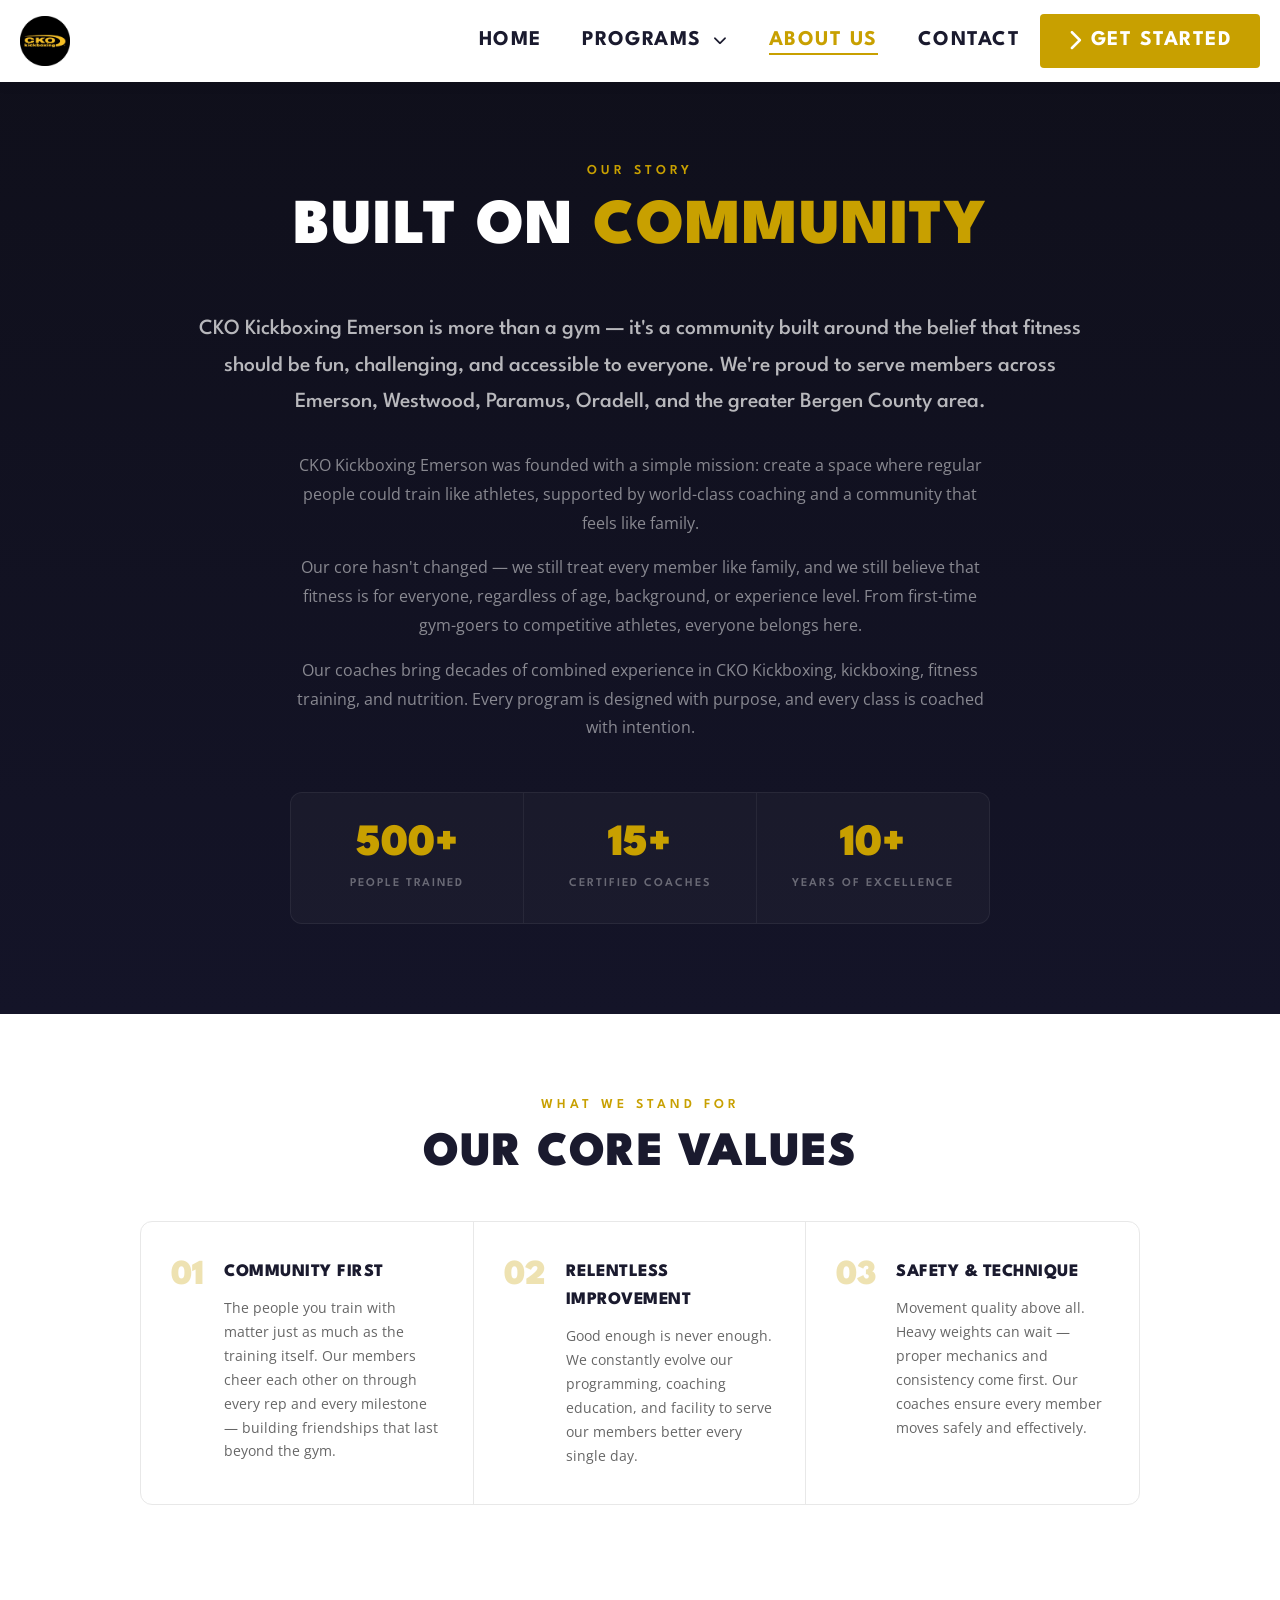
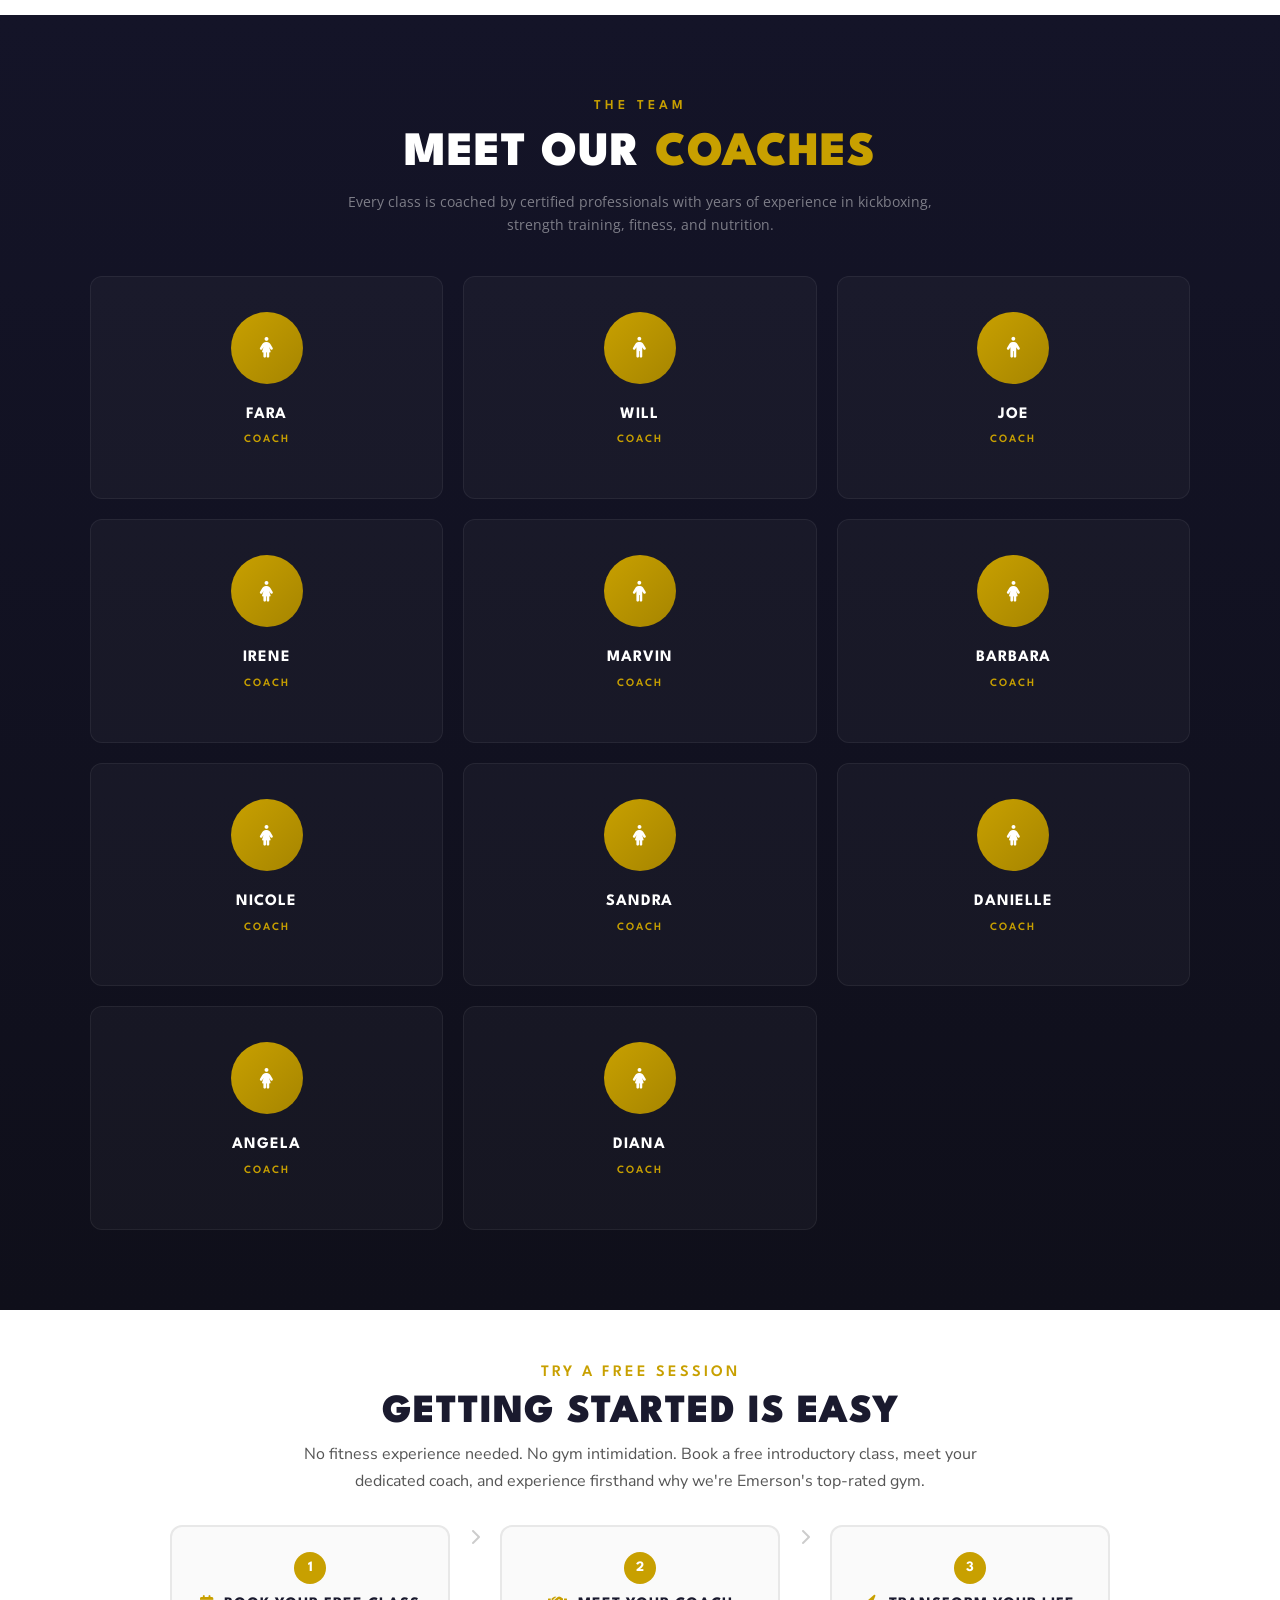
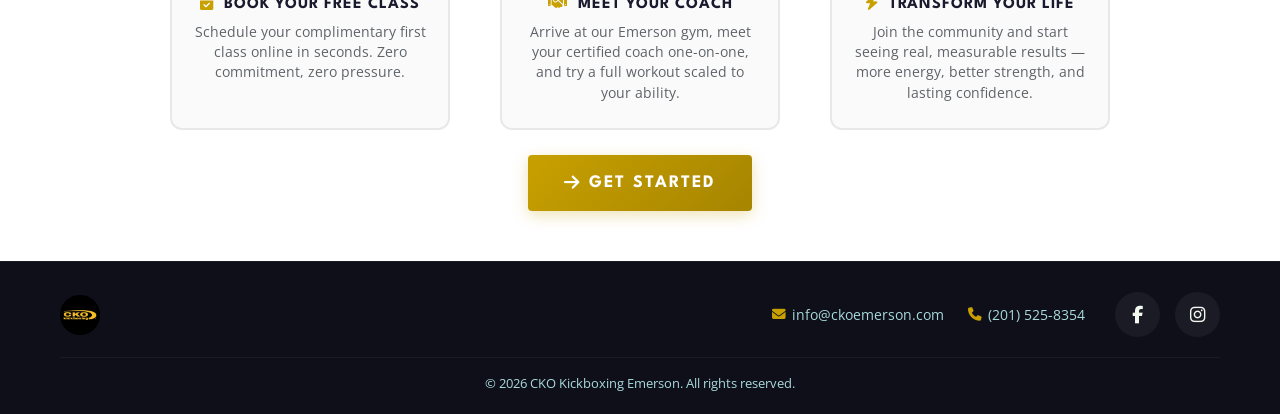
==== commit 5069d010: "Convert images to webp and update references" ====
--- a/about.html
+++ b/about.html
@@ -58,7 +58,7 @@
   <!-- ===== NAVIGATION ===== -->
   <nav class="navbar">
     <div class="container">
-      <a href="index.html" class="logo"><img src="images/cko-logo.png" alt="CKO Kickboxing Emerson"></a>
+      <a href="index.html" class="logo"><img src="images/cko-logo.webp" alt="CKO Kickboxing Emerson"></a>
       <ul class="nav-links">
         <li><a href="index.html">Home</a></li>
         <li class="nav-dropdown">
@@ -260,7 +260,7 @@
   <footer class="footer">
     <div class="container">
       <div class="footer-compact">
-        <a href="index.html" class="logo"><img src="images/cko-logo.png" alt="CKO Kickboxing Emerson"></a>
+        <a href="index.html" class="logo"><img src="images/cko-logo.webp" alt="CKO Kickboxing Emerson"></a>
         <div class="footer-contact">
           <a href="mailto:info@ckoemerson.com"><i class="fas fa-envelope"></i> info@ckoemerson.com</a>
           <a href="tel:+12015258354"><i class="fas fa-phone"></i> (201) 525-8354</a>
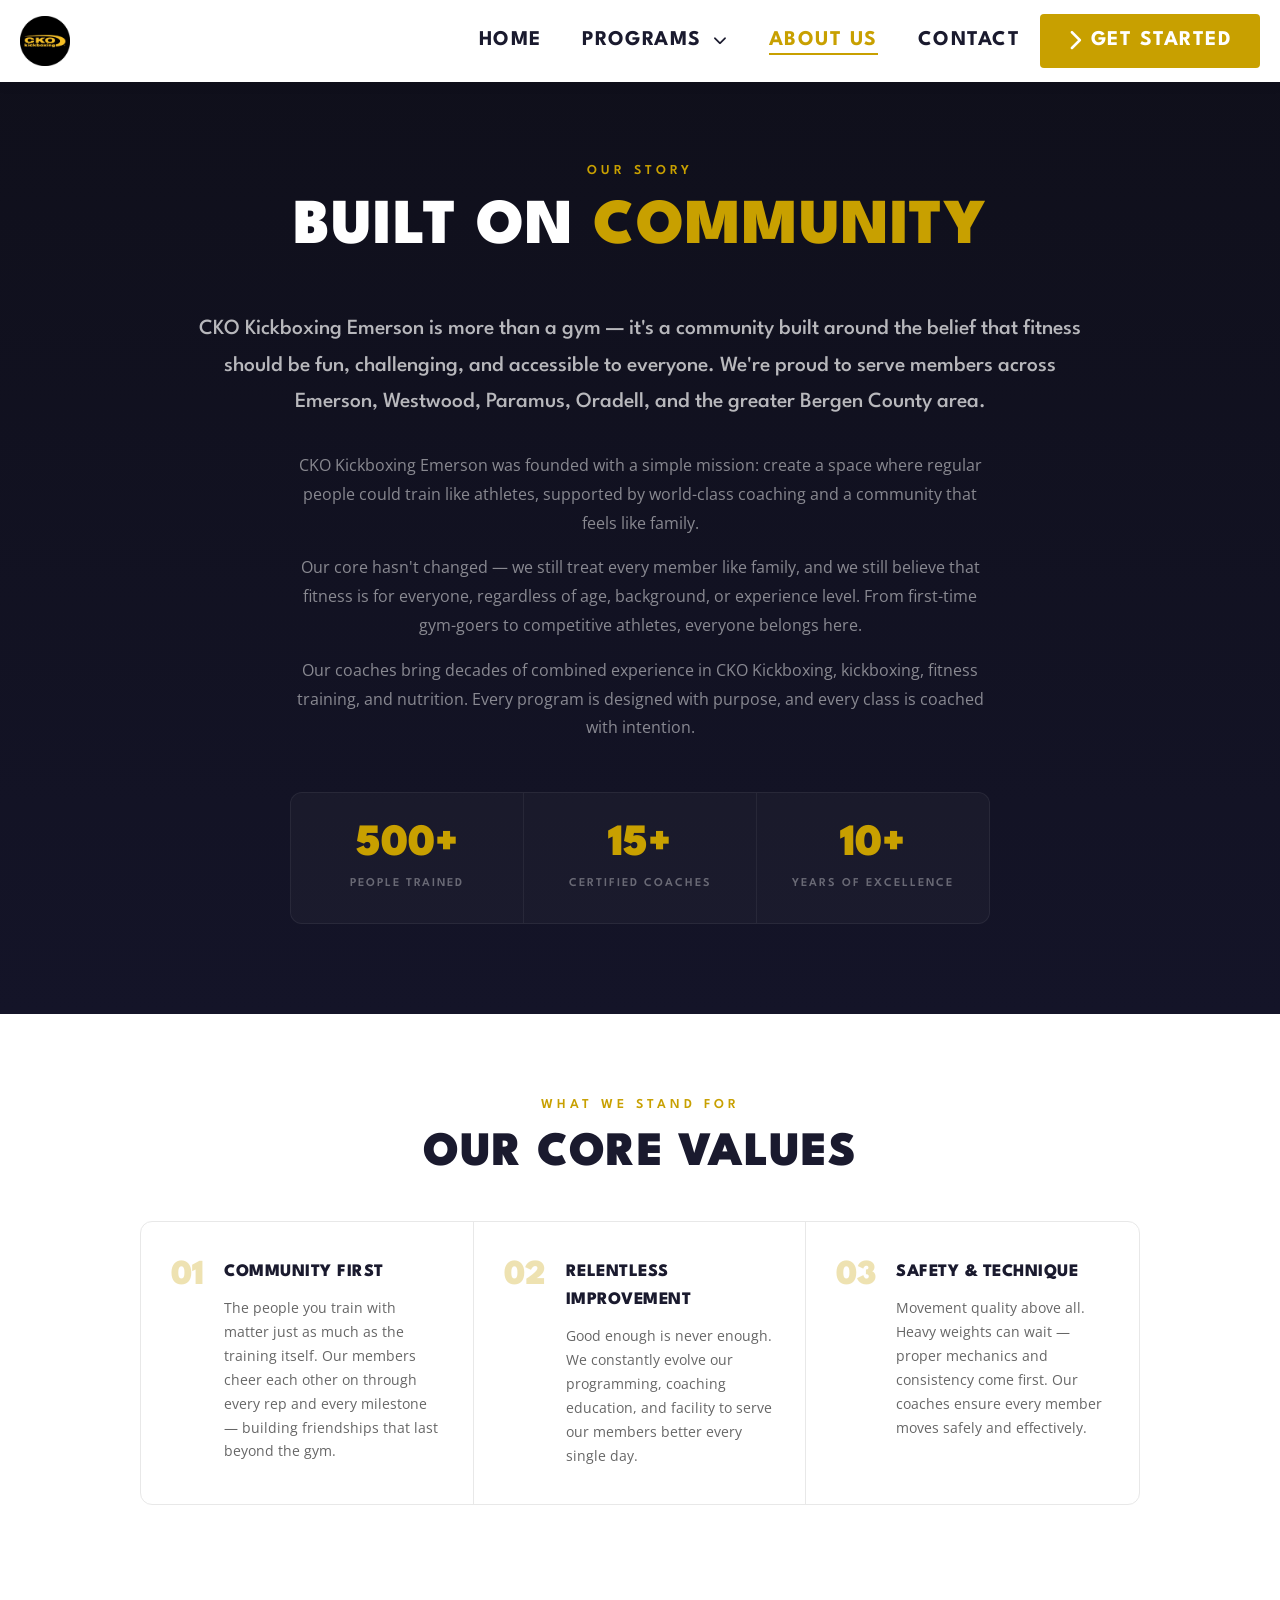
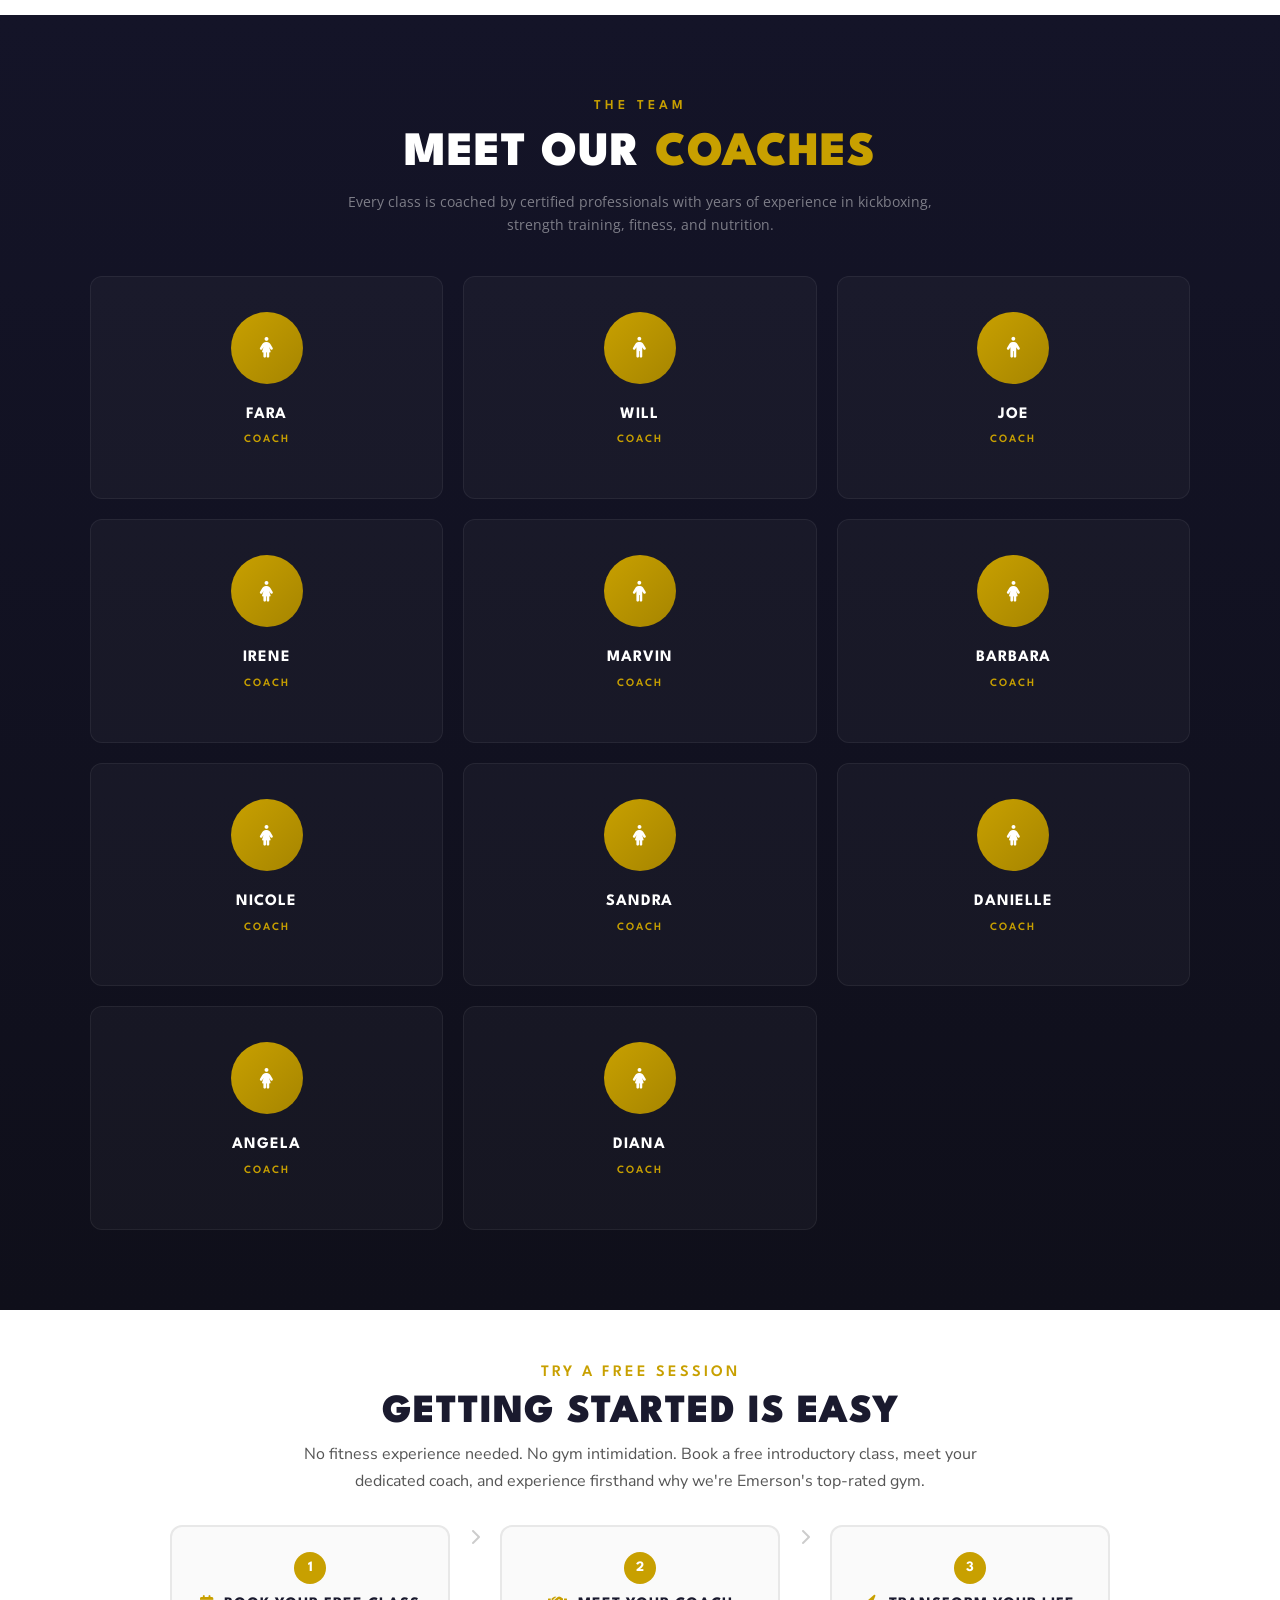
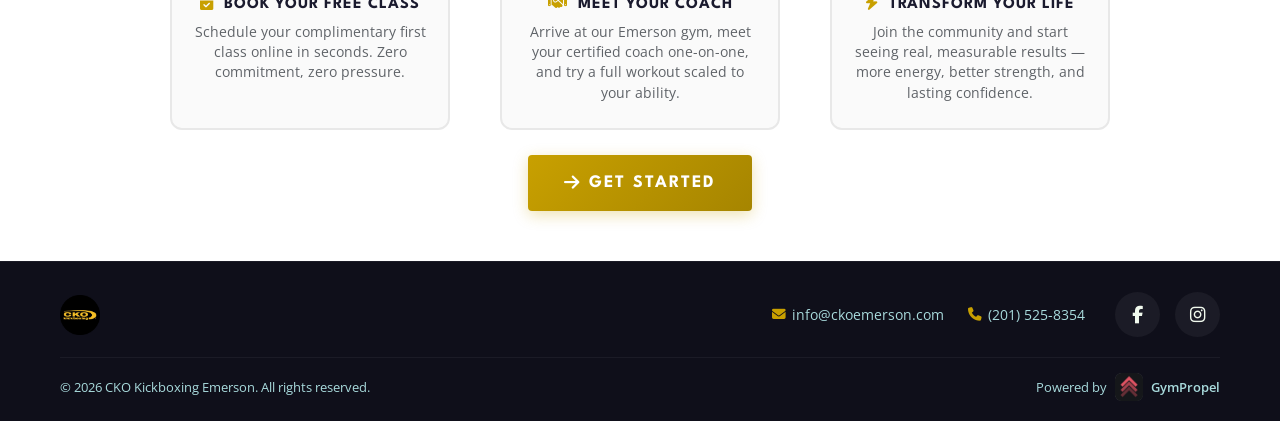
==== commit 6c785775: "Add a "Powered by GymPropel" backlink to the footer Matches the gym-site template: the footer bottom" ====
--- a/about.html
+++ b/about.html
@@ -12,8 +12,8 @@
   <link rel="preconnect" href="https://cdnjs.cloudflare.com" crossorigin>
 
   <!-- Critical CSS -->
-  <link rel="preload" href="css/style.css?v=2" as="style">
-  <link rel="stylesheet" href="css/style.css?v=2">
+  <link rel="preload" href="css/style.css?v=4" as="style">
+  <link rel="stylesheet" href="css/style.css?v=4">
 
   <!-- Google Fonts (non-render-blocking) -->
   <link rel="preload" as="style" href="https://fonts.googleapis.com/css2?family=League+Spartan:wght@400;500;600;700&family=Nunito+Sans:wght@400;500;600;700&family=Oswald:wght@400;500;600;700&family=Open+Sans:wght@400;500;600&display=swap">
@@ -30,28 +30,29 @@
   </noscript>
 
   <!-- Favicon -->
-  <link rel="icon" type="image/webp" sizes="32x32" href="images/favicon-32x32.webp">
-  <link rel="icon" type="image/webp" sizes="16x16" href="images/favicon-16x16.webp">
-  <link rel="apple-touch-icon" sizes="180x180" href="images/apple-touch-icon.webp">
+  <link rel="icon" type="image/png" sizes="32x32" href="images/favicon-32x32.png">
+  <link rel="icon" type="image/png" sizes="16x16" href="images/favicon-16x16.png">
+  <link rel="apple-touch-icon" sizes="180x180" href="images/apple-touch-icon.png">
   <link rel="manifest" href="site.webmanifest">
 
   <!-- Canonical -->
-  <link rel="canonical" href="https://ckoemerson.com/about.html">
+  <link rel="canonical" href="https://emersoncko.com/about.html">
 
   <!-- Open Graph -->
   <meta property="og:type" content="website">
-  <meta property="og:url" content="https://ckoemerson.com/about.html">
+  <meta property="og:url" content="https://emersoncko.com/about.html">
   <meta property="og:title" content="About Us | CKO Kickboxing Emerson">
   <meta property="og:description" content="Meet the coaches and community behind CKO Kickboxing Emerson. Learn our story, our training philosophy, and why we're the top-rated gym in Emerson, Westwood & Paramus, NJ.">
-  <meta property="og:image" content="https://ckoemerson.com/images/Personal%20Training.webp">
+  <meta property="og:image" content="https://emersoncko.com/images/background.webp">
   <meta property="og:locale" content="en_US">
   <meta property="og:site_name" content="CKO Kickboxing Emerson">
 
   <!-- Twitter Card -->
   <meta name="twitter:card" content="summary_large_image">
   <meta name="twitter:title" content="About Us | CKO Kickboxing Emerson">
-  <meta name="twitter:description" content="Meet the coaches and community behind CKO Kickboxing Emerson. Learn our story, our training philosophy, and why we're the top-rated gym in Emerson, Westwood & Paramus, NJ.">
-  <meta name="twitter:image" content="https://ckoemerson.com/images/Personal%20Training.webp">
+  <meta name="twitter:description" content="Meet the coaches and community behind CKO Kickboxing Emerson. Learn our story, our training philosophy, and why we're the top-rated gym in Emerson, Westwood &amp; Paramus, NJ.">
+  <meta name="twitter:image" content="https://emersoncko.com/images/background.webp">
+  <script type="application/ld+json">{"@context":"https://schema.org","@type":"BreadcrumbList","itemListElement":[{"@type":"ListItem","position":1,"name":"Home","item":"https://emersoncko.com/"},{"@type":"ListItem","position":2,"name":"About","item":"https://emersoncko.com/about.html"}]}</script>
 </head>
 <body>
 
@@ -85,7 +86,7 @@
     <div class="container">
       <div class="about-story-header">
         <p class="about-story-label">Our Story</p>
-        <h2 class="about-story-heading">Built On <span>Community</span></h2>
+        <h1 class="about-story-heading">Built On <span>Community</span></h1>
       </div>
       <div class="about-story-body">
         <div class="about-story-lead">
@@ -266,12 +267,13 @@
           <a href="tel:+12015258354"><i class="fas fa-phone"></i> (201) 525-8354</a>
         </div>
         <div class="social-links">
-          <a href="https://www.facebook.com/profile.php?id=61577471961556"><i class="fab fa-facebook-f"></i></a>
-          <a href="https://www.instagram.com/cko.emerson/?hl=en"><i class="fab fa-instagram"></i></a>
+          <a href="https://www.facebook.com/profile.php?id=61577471961556" target="_blank" rel="noopener noreferrer"><i class="fab fa-facebook-f"></i></a>
+          <a href="https://www.instagram.com/cko.emerson/?hl=en" target="_blank" rel="noopener noreferrer"><i class="fab fa-instagram"></i></a>
         </div>
       </div>
       <div class="footer-bottom">
         <p>&copy; 2026 CKO Kickboxing Emerson. All rights reserved.</p>
+        <a class="powered-by" href="https://gympropel.com" target="_blank" rel="noopener">Powered by <img src="images/gym-propel-mark.webp" alt="" width="28" height="28" loading="lazy"> <span>GymPropel</span></a>
       </div>
     </div>
   </footer>
@@ -300,6 +302,6 @@
   </div>
 
   <script src="js/main.js?v=2" defer></script>
-  <script src="https://widgets.leadconnectorhq.com/loader.js" data-resources-url="https://widgets.leadconnectorhq.com/chat-widget/loader.js" data-widget-id="67d07bcbf71a1a4a21e40b2a"></script>
+  <script src="https://widgets.leadconnectorhq.com/loader.js" data-resources-url="https://widgets.leadconnectorhq.com/chat-widget/loader.js" data-widget-id="69bc2c7cfa352c958e33c08c"></script>
 </body>
 </html>
--- a/css/style.css
+++ b/css/style.css
@@ -558,7 +558,7 @@
   position: relative;
   padding-top: 180px;
   padding-bottom: 140px;
-  background: linear-gradient(to right, rgba(0, 0, 0, 0.7), rgba(0, 0, 0, 0.5)), url('../images/background.webp') center/cover no-repeat fixed;
+  background: linear-gradient(to right, rgba(0, 0, 0, 0.7), rgba(0, 0, 0, 0.5)), url('../images/background.webp?v=2') center/cover no-repeat fixed;
 }
 
 .hero-mountain {
@@ -705,7 +705,7 @@
   position: relative;
   margin-top: -1px;
   padding: 100px 0 120px;
-  background: linear-gradient(to right, rgba(0, 0, 0, 0.6), rgba(0, 0, 0, 0.4)), url('../images/PERFECT%20PROGRAM.webp') center/cover no-repeat;
+  background: linear-gradient(to right, rgba(0, 0, 0, 0.6), rgba(0, 0, 0, 0.4)), url('../images/perfect-program.webp') center/cover no-repeat;
   text-align: center;
 }
 
@@ -1646,7 +1646,7 @@
 .page-hero {
   padding: 160px 0 80px;
   text-align: center;
-  background: linear-gradient(135deg, rgba(15, 15, 26, 0.95), rgba(26, 26, 46, 0.9)), url('../images/hero-bg.webp') center/cover no-repeat;
+  background: linear-gradient(135deg, rgba(15, 15, 26, 0.95), rgba(26, 26, 46, 0.9)), url('../images/background.webp') center/cover no-repeat;
 }
 
 .page-hero h1 {
@@ -2224,6 +2224,28 @@
 
 .login-return:hover {
   color: var(--blue);
+}
+
+.login-pricing {
+  display: inline-block;
+  margin-top: 32px;
+  padding: 14px 36px;
+  font-family: var(--font-display);
+  font-size: 1rem;
+  font-weight: 700;
+  color: #fff;
+  text-transform: uppercase;
+  letter-spacing: 2px;
+  text-decoration: none;
+  background: linear-gradient(135deg, var(--blue), var(--blue-dark));
+  border-radius: 8px;
+  transition: var(--transition);
+}
+
+.login-pricing:hover {
+  background: linear-gradient(135deg, var(--blue-dark), #8B6D00);
+  transform: translateY(-1px);
+  box-shadow: 0 4px 15px rgba(200, 160, 0, 0.4);
 }
 
 .login-toggle {
@@ -5006,7 +5028,11 @@
 }
 
 .footer-bottom {
-  text-align: center;
+  display: flex;
+  align-items: center;
+  justify-content: space-between;
+  gap: 12px 24px;
+  flex-wrap: wrap;
   padding-top: 15px;
   border-top: 1px solid rgba(255, 255, 255, 0.05);
 }
@@ -5014,6 +5040,29 @@
 .footer-bottom p {
   color: var(--gray);
   font-size: .8rem;
+}
+
+.powered-by {
+  display: inline-flex;
+  align-items: center;
+  gap: 8px;
+  color: var(--gray);
+  font-size: .8rem;
+  transition: var(--transition);
+}
+
+.powered-by img {
+  width: 28px;
+  height: 28px;
+  border-radius: 6px;
+}
+
+.powered-by span {
+  font-weight: 600;
+}
+
+.powered-by:hover {
+  color: var(--white);
 }
 
 /* Mobile Sticky Bar */
@@ -5090,8 +5139,8 @@
   align-items: center;
   justify-content: center;
   gap: 8px;
-  background: linear-gradient(135deg, #e8f4fd, #dbeafe);
-  color: #2563eb;
+  background: linear-gradient(135deg, #fdf6e0, #f5e6a3);
+  color: #A68500;
   font-family: var(--font-display);
   font-size: .7rem;
   font-weight: 700;
@@ -5277,7 +5326,7 @@
 @media (max-width: 768px) {
   h1 { font-size: 2.4rem; }
 
-  .hero { min-height: 90vh; padding-top: 140px; padding-bottom: 100px; }
+  .hero { min-height: 90vh; padding-top: 140px; padding-bottom: 100px; background-position: top right; }
   .hero-content { padding: 0 20px; }
   .hero-subtitle { font-size: .85rem; letter-spacing: 2.5px; margin-bottom: 14px; text-shadow: 0 1px 3px rgba(0,0,0,0.4); }
   .hero-content h1 { font-size: clamp(2.8rem, 9vw, 4rem); line-height: 1.08; margin-bottom: 20px; text-shadow: 0 2px 8px rgba(0,0,0,0.35); }
@@ -5378,6 +5427,7 @@
   .footer-compact { flex-direction: column; text-align: center; gap: 16px; }
   .footer-contact { flex-direction: column; gap: 10px; }
   .footer .social-links { justify-content: center; }
+  .footer-bottom { flex-direction: column; text-align: center; }
 
   .navbar { transform: translateY(0); transition: transform .3s ease, padding .3s ease; }
   .navbar.hide-on-mobile { transform: translateY(-100%); }
@@ -5461,7 +5511,7 @@
   h1 { font-size: 2rem; }
   h2 { font-size: 1.5rem; }
 
-  .hero { min-height: 92vh; padding-top: 120px; }
+  .hero { min-height: 92vh; padding-top: 120px; background-position: top right; }
   .hero-subtitle { font-size: .78rem; letter-spacing: 2px; }
   .hero-content h1 { font-size: clamp(2.4rem, 10vw, 3.2rem); }
   .hero-tagline { font-size: 1.05rem; }
--- a/css/style.css
+++ b/css/style.css
@@ -558,7 +558,7 @@
   position: relative;
   padding-top: 180px;
   padding-bottom: 140px;
-  background: linear-gradient(to right, rgba(0, 0, 0, 0.7), rgba(0, 0, 0, 0.5)), url('../images/background.webp') center/cover no-repeat fixed;
+  background: linear-gradient(to right, rgba(0, 0, 0, 0.7), rgba(0, 0, 0, 0.5)), url('../images/background.webp?v=2') center/cover no-repeat fixed;
 }
 
 .hero-mountain {
@@ -705,7 +705,7 @@
   position: relative;
   margin-top: -1px;
   padding: 100px 0 120px;
-  background: linear-gradient(to right, rgba(0, 0, 0, 0.6), rgba(0, 0, 0, 0.4)), url('../images/PERFECT%20PROGRAM.webp') center/cover no-repeat;
+  background: linear-gradient(to right, rgba(0, 0, 0, 0.6), rgba(0, 0, 0, 0.4)), url('../images/perfect-program.webp') center/cover no-repeat;
   text-align: center;
 }
 
@@ -1646,7 +1646,7 @@
 .page-hero {
   padding: 160px 0 80px;
   text-align: center;
-  background: linear-gradient(135deg, rgba(15, 15, 26, 0.95), rgba(26, 26, 46, 0.9)), url('../images/hero-bg.webp') center/cover no-repeat;
+  background: linear-gradient(135deg, rgba(15, 15, 26, 0.95), rgba(26, 26, 46, 0.9)), url('../images/background.webp') center/cover no-repeat;
 }
 
 .page-hero h1 {
@@ -2224,6 +2224,28 @@
 
 .login-return:hover {
   color: var(--blue);
+}
+
+.login-pricing {
+  display: inline-block;
+  margin-top: 32px;
+  padding: 14px 36px;
+  font-family: var(--font-display);
+  font-size: 1rem;
+  font-weight: 700;
+  color: #fff;
+  text-transform: uppercase;
+  letter-spacing: 2px;
+  text-decoration: none;
+  background: linear-gradient(135deg, var(--blue), var(--blue-dark));
+  border-radius: 8px;
+  transition: var(--transition);
+}
+
+.login-pricing:hover {
+  background: linear-gradient(135deg, var(--blue-dark), #8B6D00);
+  transform: translateY(-1px);
+  box-shadow: 0 4px 15px rgba(200, 160, 0, 0.4);
 }
 
 .login-toggle {
@@ -5006,7 +5028,11 @@
 }
 
 .footer-bottom {
-  text-align: center;
+  display: flex;
+  align-items: center;
+  justify-content: space-between;
+  gap: 12px 24px;
+  flex-wrap: wrap;
   padding-top: 15px;
   border-top: 1px solid rgba(255, 255, 255, 0.05);
 }
@@ -5014,6 +5040,29 @@
 .footer-bottom p {
   color: var(--gray);
   font-size: .8rem;
+}
+
+.powered-by {
+  display: inline-flex;
+  align-items: center;
+  gap: 8px;
+  color: var(--gray);
+  font-size: .8rem;
+  transition: var(--transition);
+}
+
+.powered-by img {
+  width: 28px;
+  height: 28px;
+  border-radius: 6px;
+}
+
+.powered-by span {
+  font-weight: 600;
+}
+
+.powered-by:hover {
+  color: var(--white);
 }
 
 /* Mobile Sticky Bar */
@@ -5090,8 +5139,8 @@
   align-items: center;
   justify-content: center;
   gap: 8px;
-  background: linear-gradient(135deg, #e8f4fd, #dbeafe);
-  color: #2563eb;
+  background: linear-gradient(135deg, #fdf6e0, #f5e6a3);
+  color: #A68500;
   font-family: var(--font-display);
   font-size: .7rem;
   font-weight: 700;
@@ -5277,7 +5326,7 @@
 @media (max-width: 768px) {
   h1 { font-size: 2.4rem; }
 
-  .hero { min-height: 90vh; padding-top: 140px; padding-bottom: 100px; }
+  .hero { min-height: 90vh; padding-top: 140px; padding-bottom: 100px; background-position: top right; }
   .hero-content { padding: 0 20px; }
   .hero-subtitle { font-size: .85rem; letter-spacing: 2.5px; margin-bottom: 14px; text-shadow: 0 1px 3px rgba(0,0,0,0.4); }
   .hero-content h1 { font-size: clamp(2.8rem, 9vw, 4rem); line-height: 1.08; margin-bottom: 20px; text-shadow: 0 2px 8px rgba(0,0,0,0.35); }
@@ -5378,6 +5427,7 @@
   .footer-compact { flex-direction: column; text-align: center; gap: 16px; }
   .footer-contact { flex-direction: column; gap: 10px; }
   .footer .social-links { justify-content: center; }
+  .footer-bottom { flex-direction: column; text-align: center; }
 
   .navbar { transform: translateY(0); transition: transform .3s ease, padding .3s ease; }
   .navbar.hide-on-mobile { transform: translateY(-100%); }
@@ -5461,7 +5511,7 @@
   h1 { font-size: 2rem; }
   h2 { font-size: 1.5rem; }
 
-  .hero { min-height: 92vh; padding-top: 120px; }
+  .hero { min-height: 92vh; padding-top: 120px; background-position: top right; }
   .hero-subtitle { font-size: .78rem; letter-spacing: 2px; }
   .hero-content h1 { font-size: clamp(2.4rem, 10vw, 3.2rem); }
   .hero-tagline { font-size: 1.05rem; }
